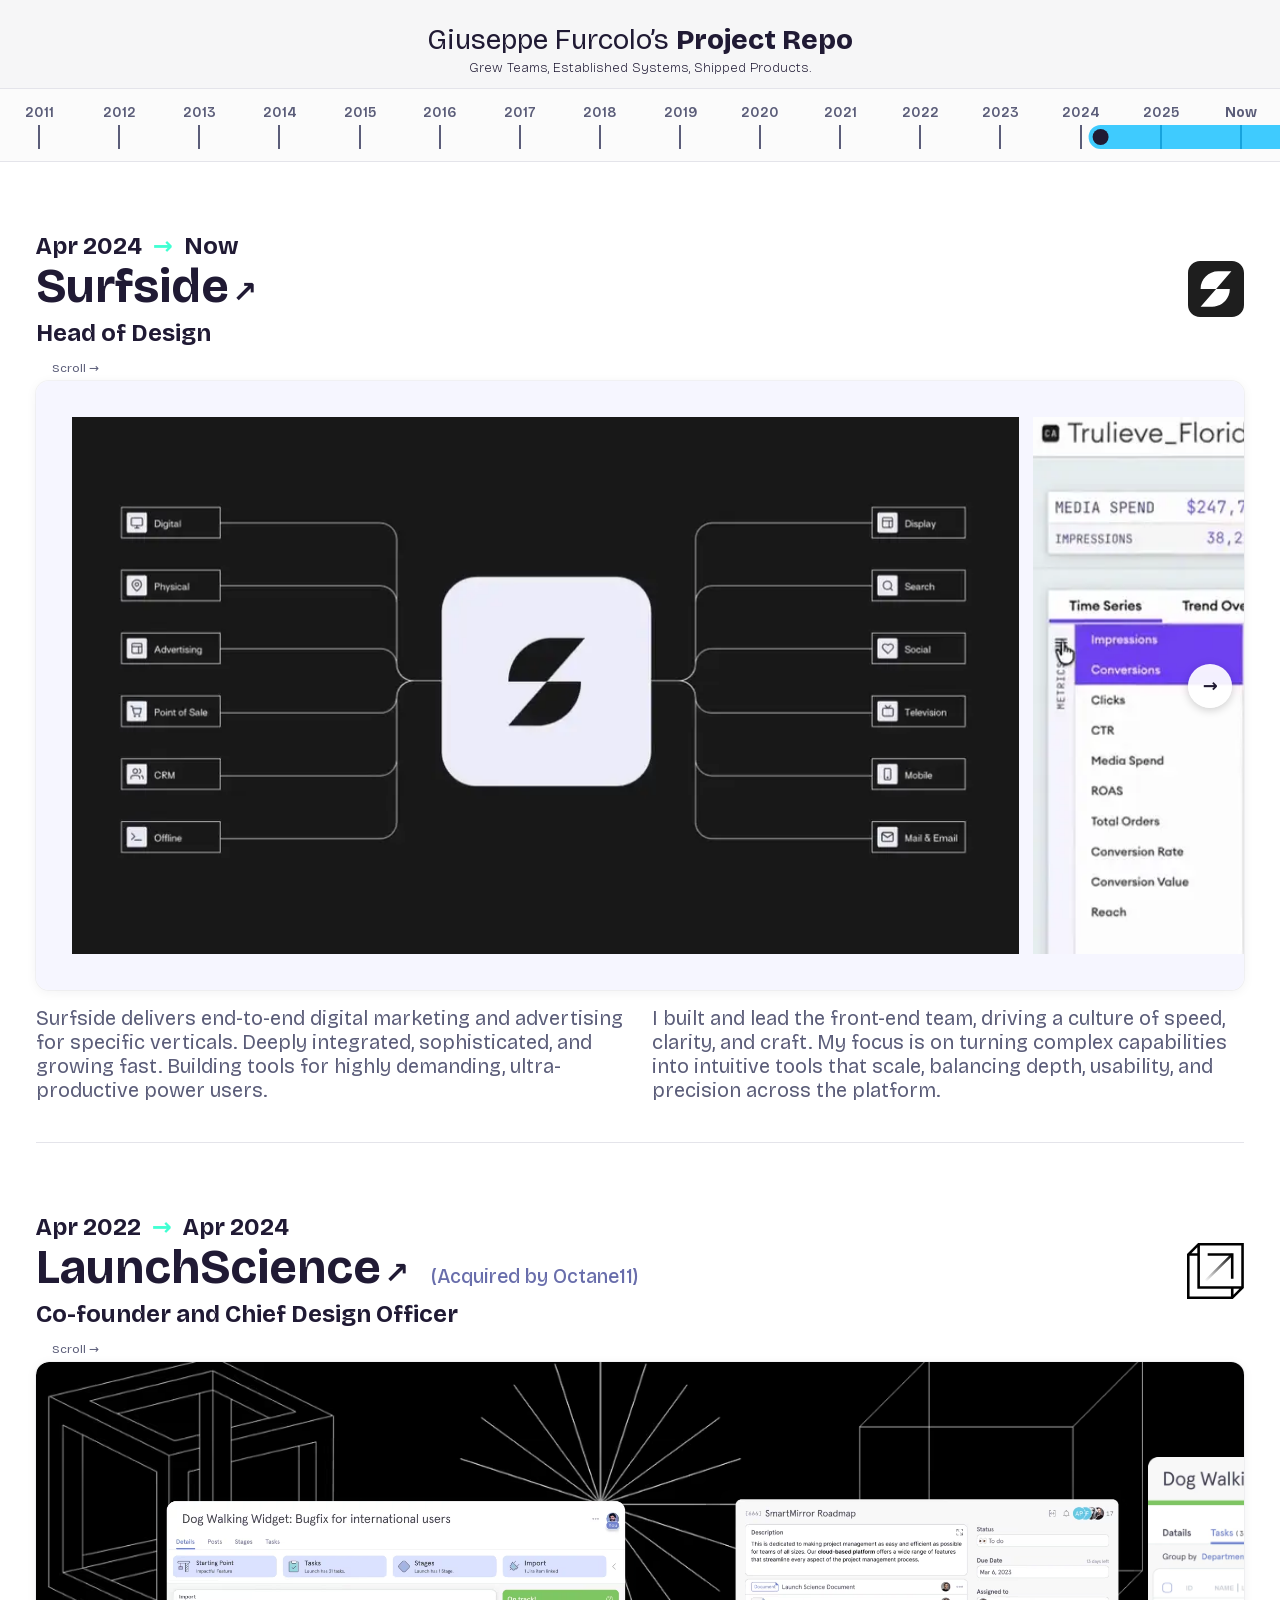
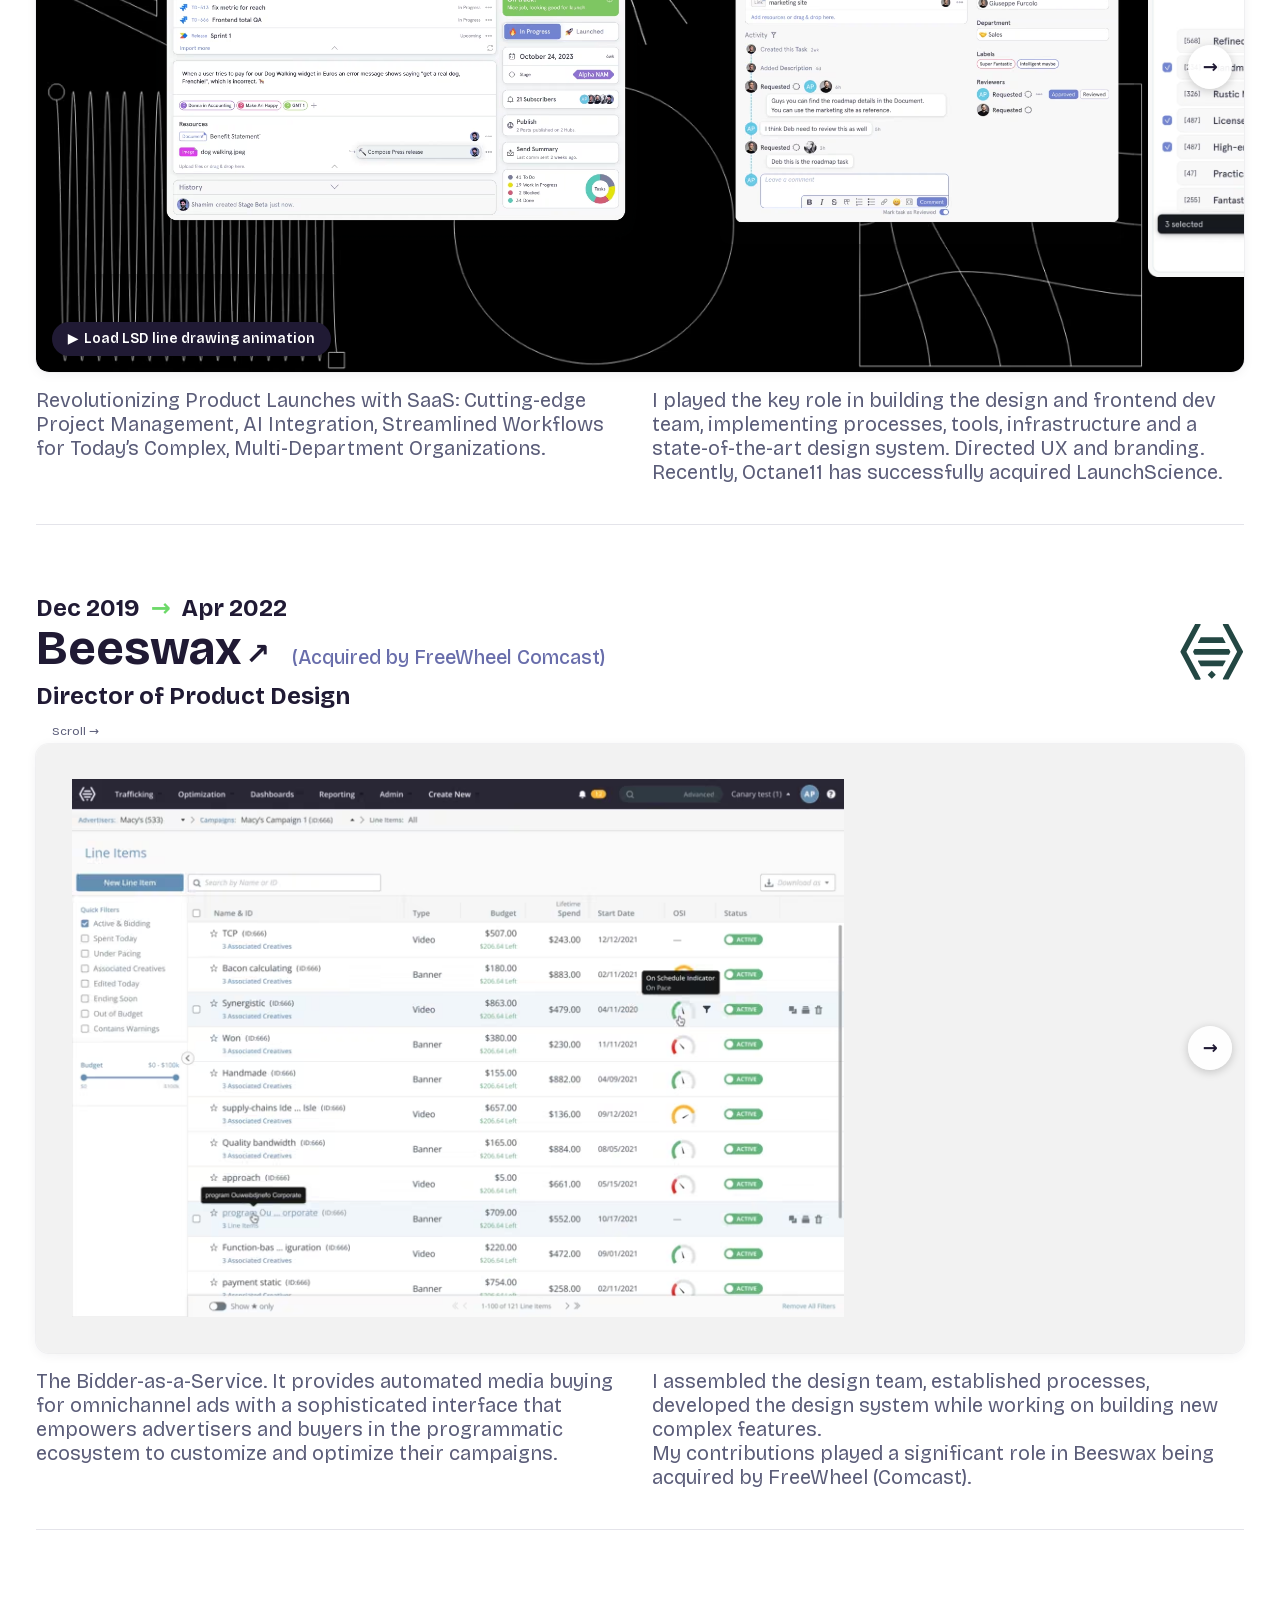
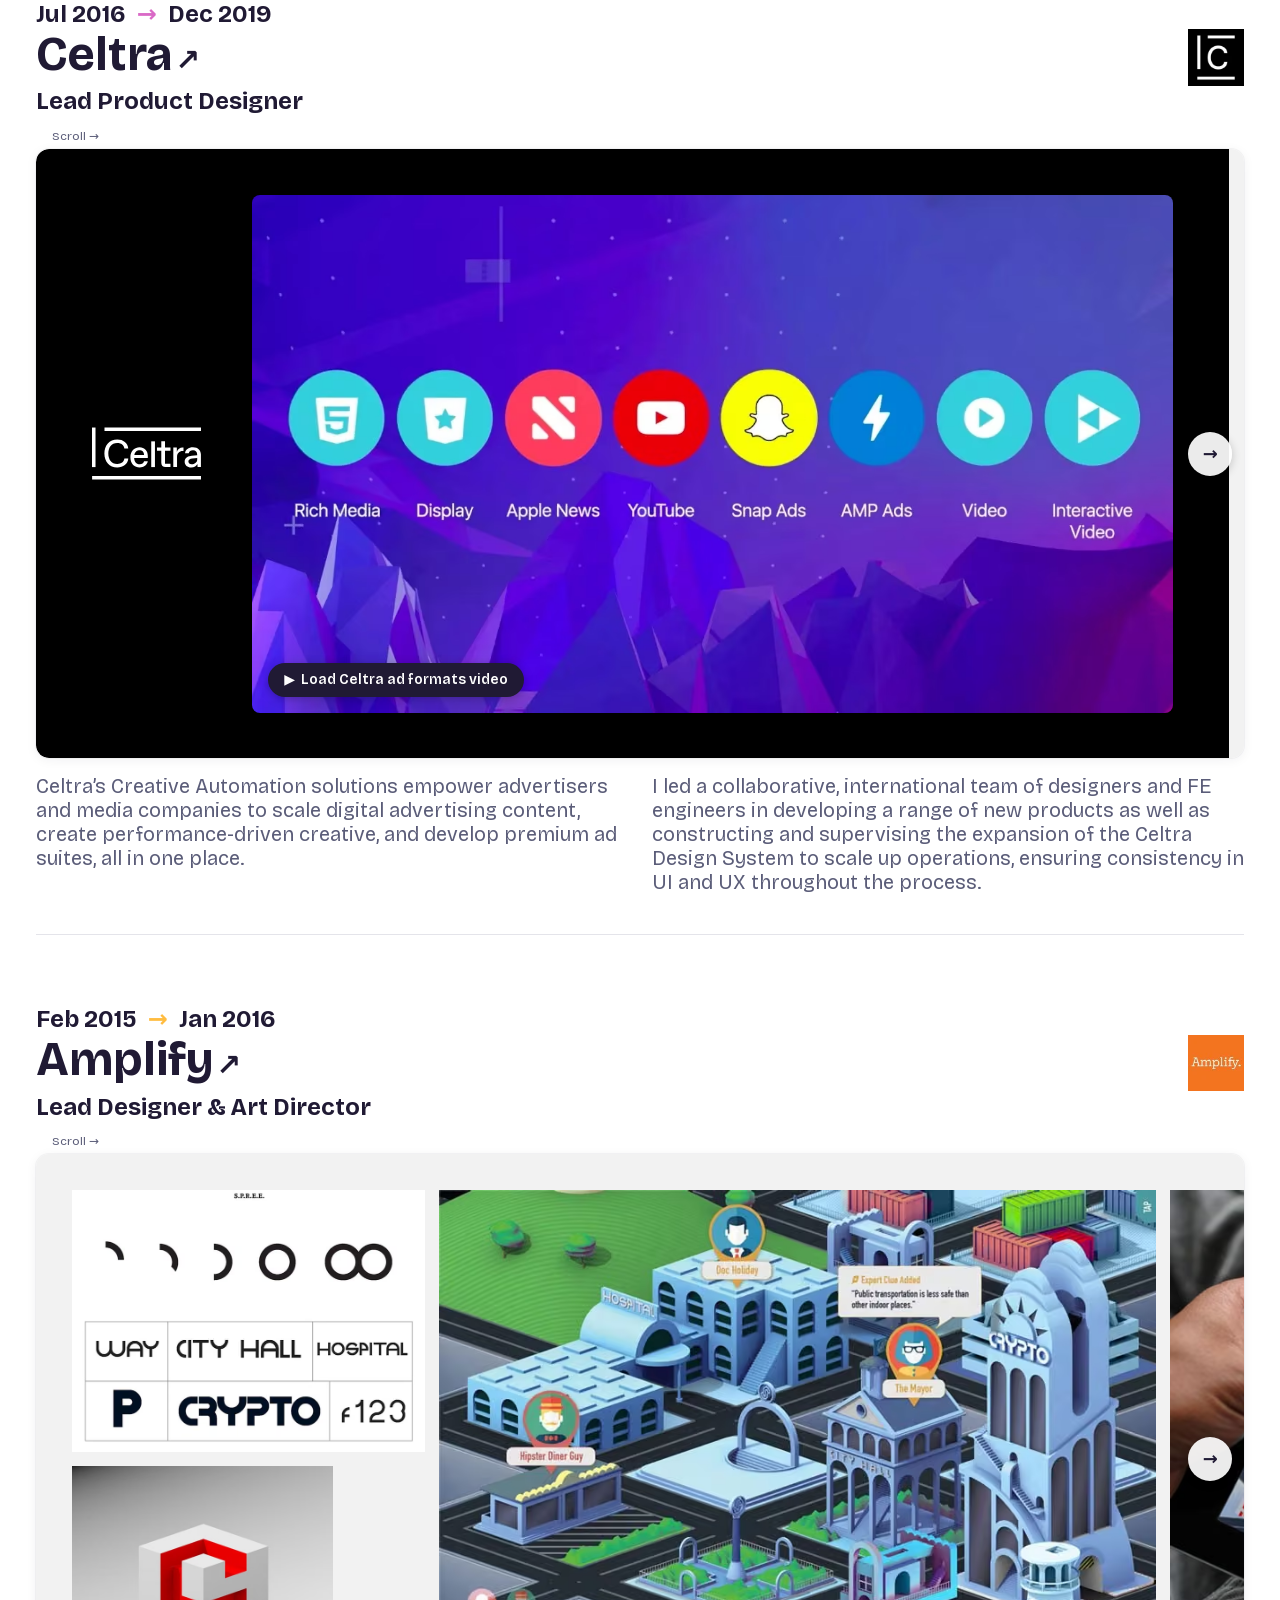
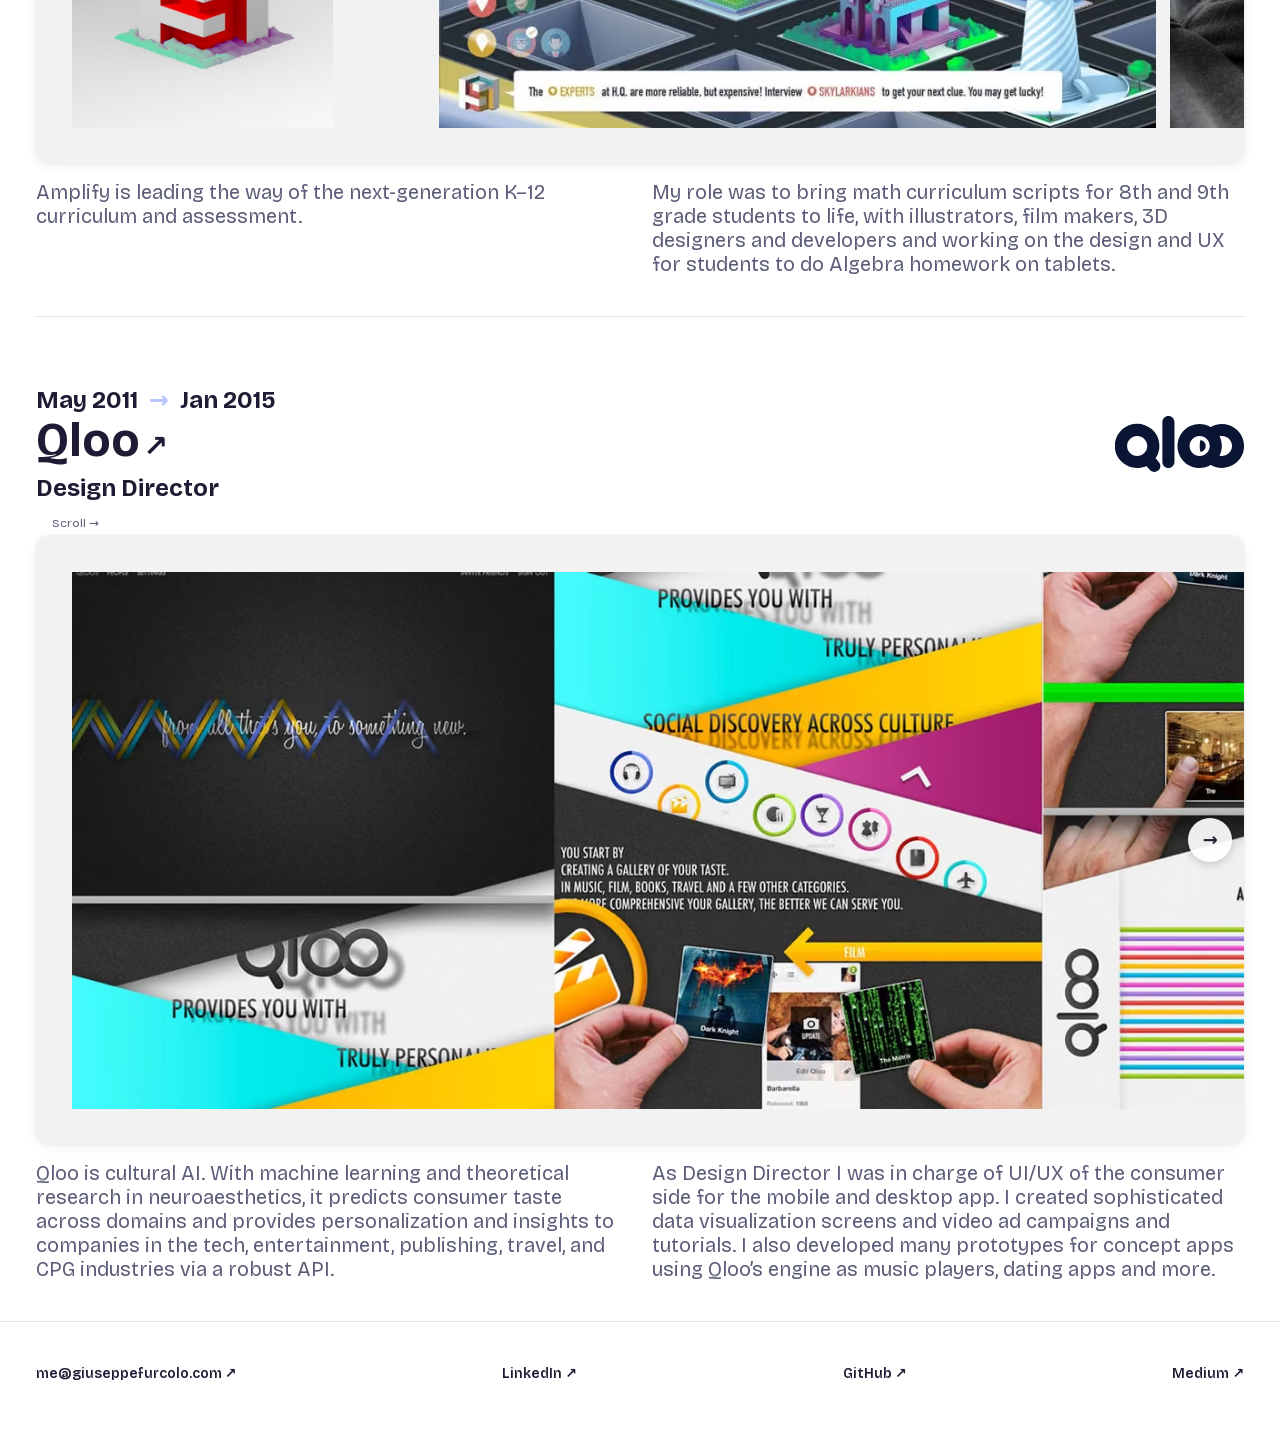
==== index.html @ c81db99e "Rebuild site as static HTML Replace the Framer site with plain HTML, CSS and vanilla JS for GitHub P" ====
<!doctype html>
<html lang="en">
<head>
  <meta charset="utf-8">
  <meta name="viewport" content="width=device-width, initial-scale=1">
  <title>Giuseppe Furcolo, Product Design Leader</title>
  <meta name="description" content="Giuseppe Furcolo, product design leader in ad tech and SaaS. 15 years building design teams, design systems and complex B2B products at Surfside, LaunchScience, Beeswax, Celtra, Amplify and Qloo.">
  <link rel="canonical" href="https://giuseppefurcolo.com/">
  <meta name="theme-color" content="#f5f5f6">

  <meta property="og:type" content="profile">
  <meta property="og:url" content="https://giuseppefurcolo.com/">
  <meta property="og:title" content="Giuseppe Furcolo’s Project Repo">
  <meta property="og:description" content="Grew teams, established systems, shipped products. 2011 to now.">
  <meta property="og:image" content="https://giuseppefurcolo.com/assets/og/og.png">
  <meta property="og:image:width" content="1200">
  <meta property="og:image:height" content="630">
  <meta property="og:image:alt" content="Giuseppe Furcolo’s Project Repo, with a career timeline from 2011 to now">
  <meta name="twitter:card" content="summary_large_image">

  <link rel="icon" href="/assets/favicon/favicon.ico" sizes="48x48">
  <link rel="icon" href="/assets/favicon/favicon-96.png" type="image/png" sizes="96x96">
  <link rel="apple-touch-icon" href="/assets/favicon/apple-touch-icon.png">

  <link rel="preload" href="/assets/fonts/bricolage-grotesque-latin.woff2" as="font" type="font/woff2" crossorigin>
  <link rel="preload" href="/assets/work/surfside/01-poster.webp" as="image" fetchpriority="high">
  <link rel="stylesheet" href="/styles.css">
  <script src="/timeline.js" defer></script>

  <script type="application/ld+json">
  {
    "@context": "https://schema.org",
    "@type": "Person",
    "name": "Giuseppe Furcolo",
    "url": "https://giuseppefurcolo.com/",
    "email": "mailto:me@giuseppefurcolo.com",
    "jobTitle": "Head of Design",
    "worksFor": { "@type": "Organization", "name": "Surfside", "url": "https://www.surfside.io/" },
    "sameAs": [
      "https://www.linkedin.com/in/giuseppe-furcolo/",
      "https://github.com/giuseppefurcolo",
      "https://medium.com/@giuseppefurcolo"
    ]
  }
  </script>
</head>
<body>
  <a class="skip-link" href="#work">Skip to work</a>
  <header class="site-header">
    <h1 class="site-title"><span class="site-title__light">Giuseppe Furcolo’s</span> <span class="site-title__bold">Project Repo</span></h1>
    <p class="tagline">Grew Teams, Established Systems, Shipped Products.</p>
    <nav class="timeline" aria-label="Career timeline">
      <ol class="timeline__years">
        <li data-year="2011"><a href="#qloo">2011</a></li>
        <li data-year="2012"><a href="#qloo">2012</a></li>
        <li data-year="2013"><a href="#qloo">2013</a></li>
        <li data-year="2014"><a href="#qloo">2014</a></li>
        <li data-year="2015"><a href="#amplify">2015</a></li>
        <li data-year="2016"><a href="#celtra">2016</a></li>
        <li data-year="2017"><a href="#celtra">2017</a></li>
        <li data-year="2018"><a href="#celtra">2018</a></li>
        <li data-year="2019"><a href="#beeswax">2019</a></li>
        <li data-year="2020"><a href="#beeswax">2020</a></li>
        <li data-year="2021"><a href="#beeswax">2021</a></li>
        <li data-year="2022"><a href="#launchscience">2022</a></li>
        <li data-year="2023"><a href="#launchscience">2023</a></li>
        <li data-year="2024"><a href="#surfside">2024</a></li>
        <li data-year="2025"><a href="#surfside">2025</a></li>
        <li data-year="now"><a href="#surfside">Now</a></li>
      </ol>
      <div class="timeline__range" aria-hidden="true" hidden></div>
    </nav>
  </header>

  <main id="work">

  <article class="role" id="surfside" data-start="2024-04" data-end="now"
           style="--role-color: rgb(0 187 255 / 0.75); --arrow-color: rgb(0 255 195 / 0.75)" aria-labelledby="surfside-name">
    <header class="role__head">
      <p class="role__dates">
        <time datetime="2024-04">Apr 2024</time>
        <span class="role__arrow" aria-hidden="true">→</span>
        <span class="visually-hidden">to</span>
        <span>Now</span>
      </p>
      <h2 class="role__company" id="surfside-name">
        <a href="https://www.surfside.io/" rel="noopener">Surfside<span class="role__ext" aria-hidden="true">↗</span></a>
      </h2>
      <p class="role__title">Head of Design</p>
      <img class="role__logo" src="/assets/logos/surfside.svg" alt="" width="64" height="64">
    </header>

    <div class="strip-wrap">
    <p class="strip__hint" aria-hidden="true">Scroll →</p>
    <div class="strip" role="region" aria-label="Surfside work samples" tabindex="0">
    <ul class="strip__track">
      <li class="strip__item">
        <video class="strip__media" width="1018" height="578"
               poster="/assets/work/surfside/01-poster.webp"
               muted loop playsinline preload="none" controls
               aria-label="Animation: data sources such as digital, physical, CRM and point of sale flowing through Surfside into ad channels">
          <source src="/assets/work/surfside/01.mp4" type="video/mp4">
        </video>
      </li>
      <li class="strip__item">
        <video class="strip__media" width="1000" height="500"
               poster="/assets/work/surfside/02-poster.webp"
               muted loop playsinline preload="none" controls
               aria-label="Animation: campaign dashboard with media spend, ROAS and conversions, switching between time series and trend overlay">
          <source src="/assets/work/surfside/02.mp4" type="video/mp4">
        </video>
      </li>
      <li class="strip__item">
        <picture>
          <source type="image/avif" srcset="/assets/work/surfside/03.avif 800w, /assets/work/surfside/03@2x.avif 924w" sizes="(max-width: 1333px) calc(42vw * 11.846), 6634px">
          <source type="image/webp" srcset="/assets/work/surfside/03.webp 800w, /assets/work/surfside/03@2x.webp 924w" sizes="(max-width: 1333px) calc(42vw * 11.846), 6634px">
          <img class="strip__media" src="/assets/work/surfside/03.webp" width="924" height="78" loading="eager" fetchpriority="high" decoding="async"
               alt="Surfside reach: 2,000+ retail partners, 200+ brand partners, 48K+ cannabis segments, 1M+ web and app partners">
        </picture>
      </li>
      <li class="strip__item">
        <video class="strip__media" width="1280" height="720"
               poster="/assets/work/surfside/04-poster.webp"
               muted loop playsinline preload="none" controls
               aria-label="Video walkthrough of the Surfside platform and its shopper audience tools">
          <source src="/assets/work/surfside/04.mp4" type="video/mp4">
        </video>
      </li>
      <li class="strip__item">
        <picture>
          <source type="image/avif" srcset="/assets/work/surfside/05.avif 800w, /assets/work/surfside/05@2x.avif 1326w" sizes="(max-width: 1333px) calc(42vw * 1.085), 608px">
          <source type="image/webp" srcset="/assets/work/surfside/05.webp 800w, /assets/work/surfside/05@2x.webp 1326w" sizes="(max-width: 1333px) calc(42vw * 1.085), 608px">
          <img class="strip__media" src="/assets/work/surfside/05.webp" width="1326" height="1222" loading="lazy" decoding="async"
               alt="Surfside design system overview: pins, badges, illustrations, avatars, pills, tooltips, icons and logos">
        </picture>
      </li>
    </ul>
    </div>
    </div>

    <div class="role-copy">
      <div>
      <p>Surfside delivers end-to-end digital marketing and advertising for specific verticals. Deeply integrated, sophisticated, and growing fast. Building tools for highly demanding, ultra-productive power users.</p>
      </div>
      <div>
      <p>I built and lead the front-end team, driving a culture of speed, clarity, and craft. My focus is on turning complex capabilities into intuitive tools that scale, balancing depth, usability, and precision across the platform.</p>
      </div>
    </div>
  </article>

  <article class="role" id="launchscience" data-start="2022-04" data-end="2024-04"
           style="--role-color: rgb(245 163 76 / 0.75); --arrow-color: rgb(0 255 195 / 0.75)" aria-labelledby="launchscience-name">
    <header class="role__head">
      <p class="role__dates">
        <time datetime="2022-04">Apr 2022</time>
        <span class="role__arrow" aria-hidden="true">→</span>
        <span class="visually-hidden">to</span>
        <time datetime="2024-04">Apr 2024</time>
      </p>
      <h2 class="role__company" id="launchscience-name">
        <a href="https://www.launchscience.com/" rel="noopener">LaunchScience<span class="role__ext" aria-hidden="true">↗</span></a>
      <span class="role__exit">(Acquired by Octane11)</span>
      </h2>
      <p class="role__title">Co-founder and Chief Design Officer</p>
      <img class="role__logo" src="/assets/logos/launchscience.svg" alt="" width="65" height="64">
    </header>

    <div class="strip-wrap">
    <p class="strip__hint" aria-hidden="true">Scroll →</p>
    <div class="strip" role="region" aria-label="LaunchScience work samples" tabindex="0">
    <ul class="strip__track">
      <li class="strip__item strip__item--scene">
        <div class="embed" data-embed-src="https://pub-d7e75725bab54575a5e3f0deeb7cf94a.r2.dev/dist/index.html" data-embed-title="LSD line drawing animation" style="--embed-w: 2056; --embed-h: 640">
          <picture>
            <source type="image/avif" srcset="/assets/work/launchscience/01-bg.avif 800w, /assets/work/launchscience/01-bg@2x.avif 2056w" sizes="(max-width: 1333px) calc(42vw * 3.213), 1799px">
            <source type="image/webp" srcset="/assets/work/launchscience/01-bg.webp 800w, /assets/work/launchscience/01-bg@2x.webp 2056w" sizes="(max-width: 1333px) calc(42vw * 3.213), 1799px">
            <img class="embed__poster" src="/assets/work/launchscience/01-bg.webp" width="2056" height="640" loading="lazy" decoding="async"
                 alt="">
          </picture>
          <a class="embed__open" href="https://pub-d7e75725bab54575a5e3f0deeb7cf94a.r2.dev/dist/index.html" rel="noopener">Play the live animation <span aria-hidden="true">↗</span></a>
        </div>
        <div class="scene__shots">
          <picture>
            <source type="image/avif" srcset="/assets/work/launchscience/01a.avif 800w, /assets/work/launchscience/01a@2x.avif 1200w" sizes="(max-width: 1333px) calc(42vw * 1.496), 838px">
            <source type="image/webp" srcset="/assets/work/launchscience/01a.webp 800w, /assets/work/launchscience/01a@2x.webp 1200w" sizes="(max-width: 1333px) calc(42vw * 1.496), 838px">
            <img class="strip__media" src="/assets/work/launchscience/01a.webp" width="1200" height="802" loading="lazy" decoding="async"
                 alt="LaunchScience task detail for a bugfix, with stages, resources, history and a launch status panel">
          </picture>
          <picture>
            <source type="image/avif" srcset="/assets/work/launchscience/01b.avif 800w, /assets/work/launchscience/01b@2x.avif 1064w" sizes="(max-width: 1333px) calc(42vw * 1.172), 656px">
            <source type="image/webp" srcset="/assets/work/launchscience/01b.webp 800w, /assets/work/launchscience/01b@2x.webp 1064w" sizes="(max-width: 1333px) calc(42vw * 1.172), 656px">
            <img class="strip__media" src="/assets/work/launchscience/01b.webp" width="1064" height="908" loading="lazy" decoding="async"
                 alt="SmartMirror Roadmap task with description, activity feed, comments and reviewer approvals">
          </picture>
          <picture>
            <source type="image/avif" srcset="/assets/work/launchscience/01c.avif 800w, /assets/work/launchscience/01c@2x.avif 1600w" sizes="(max-width: 1333px) calc(42vw * 1.697), 950px">
            <source type="image/webp" srcset="/assets/work/launchscience/01c.webp 800w, /assets/work/launchscience/01c@2x.webp 1600w" sizes="(max-width: 1333px) calc(42vw * 1.697), 950px">
            <img class="strip__media" src="/assets/work/launchscience/01c.webp" width="1600" height="943" loading="lazy" decoding="async"
                 alt="Task list grouped by department with labels, assignees, due dates and bulk actions">
          </picture>
        </div>
      </li>
      <li class="strip__item">
        <video class="strip__media" width="1280" height="720"
               poster="/assets/work/launchscience/02-poster.webp"
               muted loop playsinline preload="none" controls
               aria-label="Animation: launch readiness radar across sales, support, finance, legal, marketing and business">
          <source src="/assets/work/launchscience/02.mp4" type="video/mp4">
        </video>
      </li>
      <li class="strip__item">
        <video class="strip__media" width="1260" height="720"
               poster="/assets/work/launchscience/03-poster.webp"
               muted loop playsinline preload="none" controls
               aria-label="AI writing assistant drafting a benefit statement from launch inputs">
          <source src="/assets/work/launchscience/03.mp4" type="video/mp4">
        </video>
      </li>
      <li class="strip__item">
        <video class="strip__media" width="872" height="692"
               poster="/assets/work/launchscience/04-poster.webp"
               muted loop playsinline preload="none" controls
               aria-label="Launch timeline with stages such as beta testing and European and APAC rollouts">
          <source src="/assets/work/launchscience/04.mp4" type="video/mp4">
        </video>
      </li>
      <li class="strip__item">
        <picture>
          <source type="image/avif" srcset="/assets/work/launchscience/05.avif 800w, /assets/work/launchscience/05@2x.avif 1446w" sizes="(max-width: 1333px) calc(42vw * 1.455), 815px">
          <source type="image/webp" srcset="/assets/work/launchscience/05.webp 800w, /assets/work/launchscience/05@2x.webp 1446w" sizes="(max-width: 1333px) calc(42vw * 1.455), 815px">
          <img class="strip__media" src="/assets/work/launchscience/05.webp" width="1446" height="994" loading="lazy" decoding="async"
               alt="Integrations: bring Jira, ProductBoard, Google Drive, Slack and Aha! into the launch plan">
        </picture>
      </li>
      <li class="strip__item">
        <video class="strip__media" width="1180" height="720"
               poster="/assets/work/launchscience/06-poster.webp"
               muted loop playsinline preload="none" controls
               aria-label="Product walkthrough of the LaunchScience dashboard, launches, tasks and timeline views">
          <source src="/assets/work/launchscience/06.mp4" type="video/mp4">
        </video>
      </li>
      <li class="strip__item">
        <picture>
          <source type="image/avif" srcset="/assets/work/launchscience/07.avif 800w, /assets/work/launchscience/07@2x.avif 1600w" sizes="(max-width: 1333px) calc(42vw * 1.613), 903px">
          <source type="image/webp" srcset="/assets/work/launchscience/07.webp 800w, /assets/work/launchscience/07@2x.webp 1600w" sizes="(max-width: 1333px) calc(42vw * 1.613), 903px">
          <img class="strip__media" src="/assets/work/launchscience/07.webp" width="1600" height="992" loading="lazy" decoding="async"
               alt="LaunchScience brand guidelines site showing typography examples and composition">
        </picture>
      </li>
      <li class="strip__item">
        <div class="embed" data-embed-src="https://www.figma.com/embed?embed_host=share&amp;url=https%3A%2F%2Fwww.figma.com%2Ffile%2Fwt9uEPJ6rMFXT4yJHpiGkF%2F%25F0%259F%258C%2580-LSD-Sample%3Ftype%3Ddesign%26node-id%3D0%253A1%26mode%3Ddesign" data-embed-title="LaunchScience design system sample" style="--embed-w: 1024; --embed-h: 560">
          <div class="embed__placeholder">
            <p class="embed__kicker">Figma</p>
            <p class="embed__title">LaunchScience design system sample</p>
          </div>
          <a class="embed__open" href="https://www.figma.com/file/wt9uEPJ6rMFXT4yJHpiGkF/" rel="noopener">Open in Figma <span aria-hidden="true">↗</span></a>
        </div>
      </li>
    </ul>
    </div>
    </div>

    <div class="role-copy">
      <div>
      <p>Revolutionizing Product Launches with SaaS: Cutting-edge Project Management, AI Integration, Streamlined Workflows for Today’s Complex, Multi-Department Organizations.</p>
      </div>
      <div>
      <p>I played the key role in building the design and frontend dev team, implementing processes, tools, infrastructure and a state-of-the-art design system. Directed UX and branding. Recently, Octane11 has successfully acquired LaunchScience.</p>
      </div>
    </div>
  </article>

  <article class="role" id="beeswax" data-start="2019-12" data-end="2022-04"
           style="--role-color: rgb(60 204 55 / 0.75)" aria-labelledby="beeswax-name">
    <header class="role__head">
      <p class="role__dates">
        <time datetime="2019-12">Dec 2019</time>
        <span class="role__arrow" aria-hidden="true">→</span>
        <span class="visually-hidden">to</span>
        <time datetime="2022-04">Apr 2022</time>
      </p>
      <h2 class="role__company" id="beeswax-name">
        <a href="https://www.beeswax.com/" rel="noopener">Beeswax<span class="role__ext" aria-hidden="true">↗</span></a>
      <span class="role__exit">(Acquired by FreeWheel Comcast)</span>
      </h2>
      <p class="role__title">Director of Product Design</p>
      <img class="role__logo" src="/assets/logos/beeswax.svg" alt="" width="75" height="64">
    </header>

    <div class="strip-wrap">
    <p class="strip__hint" aria-hidden="true">Scroll →</p>
    <div class="strip" role="region" aria-label="Beeswax work samples" tabindex="0">
    <ul class="strip__track">
      <li class="strip__item">
        <picture>
          <source type="image/avif" srcset="/assets/work/beeswax/01.avif 800w, /assets/work/beeswax/01@2x.avif 1600w" sizes="(max-width: 1333px) calc(42vw * 1.438), 805px">
          <source type="image/webp" srcset="/assets/work/beeswax/01.webp 800w, /assets/work/beeswax/01@2x.webp 1600w" sizes="(max-width: 1333px) calc(42vw * 1.438), 805px">
          <img class="strip__media" src="/assets/work/beeswax/01.webp" width="1600" height="1113" loading="lazy" decoding="async"
               alt="Beeswax line items table with budgets, spend, pacing indicators and status, plus quick filters">
        </picture>
      </li>
      <li class="strip__item strip__item--layered">
        <picture>
          <source type="image/avif" srcset="/assets/work/beeswax/02a.avif 800w, /assets/work/beeswax/02a@2x.avif 1600w" sizes="(max-width: 1333px) calc(42vw * 1.521), 852px">
          <source type="image/webp" srcset="/assets/work/beeswax/02a.webp 800w, /assets/work/beeswax/02a@2x.webp 1600w" sizes="(max-width: 1333px) calc(42vw * 1.521), 852px">
          <img class="strip__media" src="/assets/work/beeswax/02a.webp" width="1600" height="1052" loading="lazy" decoding="async"
               alt="Line item page for a retention campaign, with targeting, flights and creatives">
        </picture>
        <picture>
          <source type="image/avif" srcset="/assets/work/beeswax/02b.avif 753w, /assets/work/beeswax/02b@2x.avif 1505w" sizes="(max-width: 1333px) calc(42vw * 0.941), 527px">
          <source type="image/webp" srcset="/assets/work/beeswax/02b.webp 753w, /assets/work/beeswax/02b@2x.webp 1505w" sizes="(max-width: 1333px) calc(42vw * 0.941), 527px">
          <img class="strip__media" src="/assets/work/beeswax/02b.webp" width="1505" height="1600" loading="lazy" decoding="async"
               alt="Forecast panel with auction, impression and spend estimates above a bid decision flow chart">
        </picture>
      </li>
      <li class="strip__item">
        <picture>
          <source type="image/avif" srcset="/assets/work/beeswax/03.avif 800w, /assets/work/beeswax/03@2x.avif 1600w" sizes="(max-width: 1333px) calc(42vw * 1.060), 594px">
          <source type="image/webp" srcset="/assets/work/beeswax/03.webp 800w, /assets/work/beeswax/03@2x.webp 1600w" sizes="(max-width: 1333px) calc(42vw * 1.060), 594px">
          <img class="strip__media" src="/assets/work/beeswax/03.webp" width="1600" height="1509" loading="lazy" decoding="async"
               alt="Insecta, the Beeswax design system and component library, showing icon components">
        </picture>
      </li>
      <li class="strip__item">
        <div class="embed" data-embed-src="https://codepen.io/giuseppefurcolo/embed/eYbopKz?default-tab=result" data-embed-title="Bulk icons demo" style="--embed-w: 1460; --embed-h: 400">
          <div class="embed__placeholder">
            <p class="embed__kicker">CodePen</p>
            <p class="embed__title">Bulk icons demo</p>
          </div>
          <a class="embed__open" href="https://codepen.io/giuseppefurcolo/pen/eYbopKz" rel="noopener">Open on CodePen <span aria-hidden="true">↗</span></a>
        </div>
      </li>
    </ul>
    </div>
    </div>

    <div class="role-copy">
      <div>
      <p>The Bidder-as-a-Service. It provides automated media buying for omnichannel ads with a sophisticated interface that empowers advertisers and buyers in the programmatic ecosystem to customize and optimize their campaigns.</p>
      </div>
      <div>
      <p>I assembled the design team, established processes, developed the design system while working on building new complex features.</p>
      <p>My contributions played a significant role in Beeswax being acquired by FreeWheel (Comcast).</p>
      </div>
    </div>
  </article>

  <article class="role" id="celtra" data-start="2016-07" data-end="2019-12"
           style="--role-color: rgb(204 55 179 / 0.75)" aria-labelledby="celtra-name">
    <header class="role__head">
      <p class="role__dates">
        <time datetime="2016-07">Jul 2016</time>
        <span class="role__arrow" aria-hidden="true">→</span>
        <span class="visually-hidden">to</span>
        <time datetime="2019-12">Dec 2019</time>
      </p>
      <h2 class="role__company" id="celtra-name">
        <a href="https://celtra.com/" rel="noopener">Celtra<span class="role__ext" aria-hidden="true">↗</span></a>
      </h2>
      <p class="role__title">Lead Product Designer</p>
      <img class="role__logo" src="/assets/logos/celtra.webp" alt="" width="64" height="64">
    </header>

    <div class="strip-wrap">
    <p class="strip__hint" aria-hidden="true">Scroll →</p>
    <div class="strip" role="region" aria-label="Celtra work samples" tabindex="0">
    <ul class="strip__track">
      <li class="strip__item strip__item--scene scene--dark">
        <img class="scene__wordmark" src="/assets/work/celtra/wordmark.svg" width="122" height="60" alt="Celtra">
        <div class="embed" data-embed-src="https://www.youtube-nocookie.com/embed/dbh-N8CbZGE?autoplay=1" data-embed-title="Celtra ad formats video" style="--embed-w: 1280; --embed-h: 720">
          <picture>
            <source type="image/avif" srcset="/assets/work/celtra/01.avif 800w, /assets/work/celtra/01@2x.avif 1280w" sizes="(max-width: 1333px) calc(42vw * 1.778), 996px">
            <source type="image/webp" srcset="/assets/work/celtra/01.webp 800w, /assets/work/celtra/01@2x.webp 1280w" sizes="(max-width: 1333px) calc(42vw * 1.778), 996px">
            <img class="embed__poster" src="/assets/work/celtra/01.webp" width="1280" height="720" loading="lazy" decoding="async"
                 alt="Celtra ad formats: rich media, display, Apple News, YouTube, Snap Ads, AMP ads, video and interactive video">
          </picture>
          <a class="embed__open" href="https://www.youtube.com/watch?v=dbh-N8CbZGE" rel="noopener">Play on YouTube <span aria-hidden="true">↗</span></a>
        </div>
      </li>
      <li class="strip__item">
        <picture>
          <source type="image/avif" srcset="/assets/work/celtra/02.avif 800w, /assets/work/celtra/02@2x.avif 1100w" sizes="(max-width: 1333px) calc(42vw * 1.719), 962px">
          <source type="image/webp" srcset="/assets/work/celtra/02.webp 800w, /assets/work/celtra/02@2x.webp 1100w" sizes="(max-width: 1333px) calc(42vw * 1.719), 962px">
          <img class="strip__media" src="/assets/work/celtra/02.webp" width="1100" height="640" loading="lazy" decoding="async"
               alt="Celtra creative editor on a desktop monitor, editing a fashion ad">
        </picture>
      </li>
      <li class="strip__item">
        <video class="strip__media" width="844" height="600"
               poster="/assets/work/celtra/03-poster.webp"
               muted loop playsinline preload="none" controls
               aria-label="Animation: notification system matrix placing push, email, in-app messages and news feed by urgency and richness">
          <source src="/assets/work/celtra/03.mp4" type="video/mp4">
        </video>
      </li>
      <li class="strip__item">
        <picture>
          <source type="image/avif" srcset="/assets/work/celtra/04.avif 314w, /assets/work/celtra/04@2x.avif 628w" sizes="(max-width: 1333px) calc(42vw * 0.393), 220px">
          <source type="image/webp" srcset="/assets/work/celtra/04.webp 314w, /assets/work/celtra/04@2x.webp 628w" sizes="(max-width: 1333px) calc(42vw * 0.393), 220px">
          <img class="strip__media" src="/assets/work/celtra/04.webp" width="628" height="1600" loading="lazy" decoding="async"
               alt="Comments panel empty state with an illustration and a prompt to write a comment">
        </picture>
      </li>
      <li class="strip__item">
        <video class="strip__media" width="1280" height="1016"
               poster="/assets/work/celtra/05-poster.webp"
               muted loop playsinline preload="none" controls
               aria-label="Phone prototype of an in-ad survey opening with a start the survey button">
          <source src="/assets/work/celtra/05.mp4" type="video/mp4">
        </video>
      </li>
      <li class="strip__item">
        <picture>
          <source type="image/avif" srcset="/assets/work/celtra/06.avif 688w, /assets/work/celtra/06@2x.avif 1376w" sizes="(max-width: 1333px) calc(42vw * 0.860), 482px">
          <source type="image/webp" srcset="/assets/work/celtra/06.webp 688w, /assets/work/celtra/06@2x.webp 1376w" sizes="(max-width: 1333px) calc(42vw * 0.860), 482px">
          <img class="strip__media" src="/assets/work/celtra/06.webp" width="1376" height="1600" loading="lazy" decoding="async"
               alt="Celtra Design System color guidelines: primary blue and functional colors with usage examples">
        </picture>
      </li>
      <li class="strip__item">
        <div class="embed" data-embed-src="https://codepen.io/giuseppefurcolo/embed/peVvMq/46e7be84e071760fd831490d94610122?default-tab=result" data-embed-title="360 video furniture ad" style="--embed-w: 378; --embed-h: 640">
          <div class="embed__placeholder">
            <p class="embed__kicker">CodePen</p>
            <p class="embed__title">360 video furniture ad</p>
          </div>
          <a class="embed__open" href="https://codepen.io/giuseppefurcolo/pen/peVvMq" rel="noopener">Open on CodePen <span aria-hidden="true">↗</span></a>
        </div>
      </li>
    </ul>
    </div>
    </div>

    <div class="role-copy">
      <div>
      <p>Celtra’s Creative Automation solutions empower advertisers and media companies to scale digital advertising content, create performance-driven creative, and develop premium ad suites, all in one place.</p>
      </div>
      <div>
      <p>I led a collaborative, international team of designers and FE engineers in developing a range of new products as well as constructing and supervising the expansion of the Celtra Design System to scale up operations, ensuring consistency in UI and UX throughout the process.</p>
      </div>
    </div>
  </article>

  <article class="role" id="amplify" data-start="2015-02" data-end="2016-01"
           style="--role-color: rgb(255 165 0 / 0.75)" aria-labelledby="amplify-name">
    <header class="role__head">
      <p class="role__dates">
        <time datetime="2015-02">Feb 2015</time>
        <span class="role__arrow" aria-hidden="true">→</span>
        <span class="visually-hidden">to</span>
        <time datetime="2016-01">Jan 2016</time>
      </p>
      <h2 class="role__company" id="amplify-name">
        <a href="https://amplify.com/" rel="noopener">Amplify<span class="role__ext" aria-hidden="true">↗</span></a>
      </h2>
      <p class="role__title">Lead Designer &amp; Art Director</p>
      <img class="role__logo" src="/assets/logos/amplify.webp" alt="" width="64" height="64">
    </header>

    <div class="strip-wrap">
    <p class="strip__hint" aria-hidden="true">Scroll →</p>
    <div class="strip" role="region" aria-label="Amplify work samples" tabindex="0">
    <ul class="strip__track">
      <li class="strip__item strip__item--stack">
        <picture>
          <source type="image/avif" srcset="/assets/work/amplify/01a.avif 800w, /assets/work/amplify/01a@2x.avif 809w" sizes="(max-width: 1333px) calc(42vw * 1.348), 755px">
          <source type="image/webp" srcset="/assets/work/amplify/01a.webp 800w, /assets/work/amplify/01a@2x.webp 809w" sizes="(max-width: 1333px) calc(42vw * 1.348), 755px">
          <img class="strip__media" src="/assets/work/amplify/01a.webp" width="809" height="600" loading="lazy" decoding="async"
               alt="S.P.R.E.E. game map icons for locations such as city hall, hospital and crypto">
        </picture>
        <picture>
          <source type="image/avif" srcset="/assets/work/amplify/01b@2x.avif 600w" sizes="(max-width: 1333px) calc(42vw * 1.000), 560px">
          <source type="image/webp" srcset="/assets/work/amplify/01b@2x.webp 600w" sizes="(max-width: 1333px) calc(42vw * 1.000), 560px">
          <img class="strip__media" src="/assets/work/amplify/01b.webp" width="600" height="600" loading="lazy" decoding="async"
               alt="Isometric red S logo for the S.P.R.E.E. math game">
        </picture>
      </li>
      <li class="strip__item">
        <picture>
          <source type="image/avif" srcset="/assets/work/amplify/02@2x.avif 800w" sizes="(max-width: 1333px) calc(42vw * 1.333), 747px">
          <source type="image/webp" srcset="/assets/work/amplify/02@2x.webp 800w" sizes="(max-width: 1333px) calc(42vw * 1.333), 747px">
          <img class="strip__media" src="/assets/work/amplify/02.webp" width="800" height="600" loading="lazy" decoding="async"
               alt="Isometric city map from the Skylark math game with character callouts">
        </picture>
      </li>
      <li class="strip__item">
        <picture>
          <source type="image/avif" srcset="/assets/work/amplify/03@2x.avif 751w" sizes="(max-width: 1333px) calc(42vw * 1.252), 701px">
          <source type="image/webp" srcset="/assets/work/amplify/03@2x.webp 751w" sizes="(max-width: 1333px) calc(42vw * 1.252), 701px">
          <img class="strip__media" src="/assets/work/amplify/03.webp" width="751" height="600" loading="lazy" decoding="async"
               alt="Student holding a tablet that shows the isometric city game">
        </picture>
      </li>
      <li class="strip__item">
        <picture>
          <source type="image/avif" srcset="/assets/work/amplify/04@2x.avif 602w" sizes="(max-width: 1333px) calc(42vw * 1.003), 562px">
          <source type="image/webp" srcset="/assets/work/amplify/04@2x.webp 602w" sizes="(max-width: 1333px) calc(42vw * 1.003), 562px">
          <img class="strip__media" src="/assets/work/amplify/04.webp" width="602" height="600" loading="lazy" decoding="async"
               alt="Game loop diagram: practice math to get clues, solve cases, use tips to solve the mystery">
        </picture>
      </li>
      <li class="strip__item">
        <picture>
          <source type="image/avif" srcset="/assets/work/amplify/05.avif 800w, /assets/work/amplify/05@2x.avif 882w" sizes="(max-width: 1333px) calc(42vw * 1.470), 823px">
          <source type="image/webp" srcset="/assets/work/amplify/05.webp 800w, /assets/work/amplify/05@2x.webp 882w" sizes="(max-width: 1333px) calc(42vw * 1.470), 823px">
          <img class="strip__media" src="/assets/work/amplify/05.webp" width="882" height="600" loading="lazy" decoding="async"
               alt="Algebra homework on a tablet: a number line equation with reasoning prompts">
        </picture>
      </li>
      <li class="strip__item">
        <picture>
          <source type="image/avif" srcset="/assets/work/amplify/06@2x.avif 800w" sizes="(max-width: 1333px) calc(42vw * 1.333), 747px">
          <source type="image/webp" srcset="/assets/work/amplify/06@2x.webp 800w" sizes="(max-width: 1333px) calc(42vw * 1.333), 747px">
          <img class="strip__media" src="/assets/work/amplify/06.webp" width="800" height="600" loading="lazy" decoding="async"
               alt="Corporate building floor designs with reference photos of art deco skyscrapers">
        </picture>
      </li>
      <li class="strip__item">
        <picture>
          <source type="image/avif" srcset="/assets/work/amplify/07.avif 800w, /assets/work/amplify/07@2x.avif 939w" sizes="(max-width: 1333px) calc(42vw * 1.304), 730px">
          <source type="image/webp" srcset="/assets/work/amplify/07.webp 800w, /assets/work/amplify/07@2x.webp 939w" sizes="(max-width: 1333px) calc(42vw * 1.304), 730px">
          <img class="strip__media" src="/assets/work/amplify/07.webp" width="939" height="720" loading="lazy" decoding="async"
               alt="Greetings from Skylark postcard-style title art">
        </picture>
      </li>
      <li class="strip__item">
        <picture>
          <source type="image/avif" srcset="/assets/work/amplify/08@2x.avif 784w" sizes="(max-width: 1333px) calc(42vw * 1.307), 732px">
          <source type="image/webp" srcset="/assets/work/amplify/08@2x.webp 784w" sizes="(max-width: 1333px) calc(42vw * 1.307), 732px">
          <img class="strip__media" src="/assets/work/amplify/08.webp" width="784" height="600" loading="lazy" decoding="async"
               alt="Tablet math keypad unlocking a pixelated suspect profile">
        </picture>
      </li>
      <li class="strip__item">
        <picture>
          <source type="image/avif" srcset="/assets/work/amplify/09@2x.avif 479w" sizes="(max-width: 1333px) calc(42vw * 0.798), 447px">
          <source type="image/webp" srcset="/assets/work/amplify/09@2x.webp 479w" sizes="(max-width: 1333px) calc(42vw * 0.798), 447px">
          <img class="strip__media" src="/assets/work/amplify/09.webp" width="479" height="600" loading="lazy" decoding="async"
               alt="Behind the scenes: actor in naval uniform on a green screen set">
        </picture>
      </li>
      <li class="strip__item strip__item--stack">
        <picture>
          <source type="image/avif" srcset="/assets/work/amplify/10a.avif 800w, /assets/work/amplify/10a@2x.avif 1054w" sizes="(max-width: 1333px) calc(42vw * 1.757), 984px">
          <source type="image/webp" srcset="/assets/work/amplify/10a.webp 800w, /assets/work/amplify/10a@2x.webp 1054w" sizes="(max-width: 1333px) calc(42vw * 1.757), 984px">
          <img class="strip__media" src="/assets/work/amplify/10a.webp" width="1054" height="600" loading="lazy" decoding="async"
               alt="Live broadcast still: admiral in front of error screens">
        </picture>
        <picture>
          <source type="image/avif" srcset="/assets/work/amplify/10b.avif 800w, /assets/work/amplify/10b@2x.avif 1075w" sizes="(max-width: 1333px) calc(42vw * 1.792), 1003px">
          <source type="image/webp" srcset="/assets/work/amplify/10b.webp 800w, /assets/work/amplify/10b@2x.webp 1075w" sizes="(max-width: 1333px) calc(42vw * 1.792), 1003px">
          <img class="strip__media" src="/assets/work/amplify/10b.webp" width="1075" height="600" loading="lazy" decoding="async"
               alt="Live broadcast still: officer briefing in front of a US map">
        </picture>
      </li>
      <li class="strip__item strip__item--stack">
        <picture>
          <source type="image/avif" srcset="/assets/work/amplify/11a.avif 800w, /assets/work/amplify/11a@2x.avif 1066w" sizes="(max-width: 1333px) calc(42vw * 1.777), 995px">
          <source type="image/webp" srcset="/assets/work/amplify/11a.webp 800w, /assets/work/amplify/11a@2x.webp 1066w" sizes="(max-width: 1333px) calc(42vw * 1.777), 995px">
          <img class="strip__media" src="/assets/work/amplify/11a.webp" width="1066" height="600" loading="lazy" decoding="async"
               alt="Mission screen: determine which virus will infect more computers in 24 hours">
        </picture>
        <picture>
          <source type="image/avif" srcset="/assets/work/amplify/11b.avif 800w, /assets/work/amplify/11b@2x.avif 1065w" sizes="(max-width: 1333px) calc(42vw * 1.775), 994px">
          <source type="image/webp" srcset="/assets/work/amplify/11b.webp 800w, /assets/work/amplify/11b@2x.webp 1065w" sizes="(max-width: 1333px) calc(42vw * 1.775), 994px">
          <img class="strip__media" src="/assets/work/amplify/11b.webp" width="1065" height="600" loading="lazy" decoding="async"
               alt="Live broadcast still: pixelated suspect ID with a contact inset">
        </picture>
      </li>
      <li class="strip__item">
        <picture>
          <source type="image/avif" srcset="/assets/work/amplify/12.avif 800w, /assets/work/amplify/12@2x.avif 1075w" sizes="(max-width: 1333px) calc(42vw * 1.792), 1003px">
          <source type="image/webp" srcset="/assets/work/amplify/12.webp 800w, /assets/work/amplify/12@2x.webp 1075w" sizes="(max-width: 1333px) calc(42vw * 1.792), 1003px">
          <img class="strip__media" src="/assets/work/amplify/12.webp" width="1075" height="600" loading="lazy" decoding="async"
               alt="Live broadcast still: hacker character in a server room">
        </picture>
      </li>
    </ul>
    </div>
    </div>

    <div class="role-copy">
      <div>
      <p>Amplify is leading the way of the next-generation K–12 curriculum and assessment.</p>
      </div>
      <div>
      <p>My role was to bring math curriculum scripts for 8th and 9th grade students to life, with illustrators, film makers, 3D designers and developers and working on the design and UX for students to do Algebra homework on tablets.</p>
      </div>
    </div>
  </article>

  <article class="role" id="qloo" data-start="2011-05" data-end="2015-01"
           style="--role-color: rgb(255 156 184 / 0.75); --arrow-color: rgb(156 175 255 / 0.75)" aria-labelledby="qloo-name">
    <header class="role__head">
      <p class="role__dates">
        <time datetime="2011-05">May 2011</time>
        <span class="role__arrow" aria-hidden="true">→</span>
        <span class="visually-hidden">to</span>
        <time datetime="2015-01">Jan 2015</time>
      </p>
      <h2 class="role__company" id="qloo-name">
        <a href="https://qloo.com/" rel="noopener">Qloo<span class="role__ext" aria-hidden="true">↗</span></a>
      </h2>
      <p class="role__title">Design Director</p>
      <img class="role__logo" src="/assets/logos/qloo.svg" alt="" width="128" height="56">
    </header>

    <div class="strip-wrap">
    <p class="strip__hint" aria-hidden="true">Scroll →</p>
    <div class="strip" role="region" aria-label="Qloo work samples" tabindex="0">
    <ul class="strip__track">
      <li class="strip__item">
        <picture>
          <source type="image/avif" srcset="/assets/work/qloo/01.avif 800w, /assets/work/qloo/01@2x.avif 1600w" sizes="(max-width: 1333px) calc(42vw * 2.707), 1516px">
          <source type="image/webp" srcset="/assets/work/qloo/01.webp 800w, /assets/work/qloo/01@2x.webp 1600w" sizes="(max-width: 1333px) calc(42vw * 2.707), 1516px">
          <img class="strip__media" src="/assets/work/qloo/01.webp" width="1600" height="591" loading="lazy" decoding="async"
               alt="Qloo campaign collage about taste discovery across culture, shown on phones and posters">
        </picture>
      </li>
      <li class="strip__item">
        <picture>
          <source type="image/avif" srcset="/assets/work/qloo/02@2x.avif 406w" sizes="(max-width: 1333px) calc(42vw * 0.564), 316px">
          <source type="image/webp" srcset="/assets/work/qloo/02@2x.webp 406w" sizes="(max-width: 1333px) calc(42vw * 0.564), 316px">
          <img class="strip__media" src="/assets/work/qloo/02.webp" width="406" height="720" loading="lazy" decoding="async"
               alt="Qloo iPhone onboarding: get inspiration from those who share your taste">
        </picture>
      </li>
      <li class="strip__item">
        <video class="strip__media" width="720" height="404"
               poster="/assets/work/qloo/03-poster.webp"
               muted loop playsinline preload="none" controls
               aria-label="Qloo iPhone app scrolling through dining and music recommendations">
          <source src="/assets/work/qloo/03.mp4" type="video/mp4">
        </video>
      </li>
      <li class="strip__item">
        <picture>
          <source type="image/avif" srcset="/assets/work/qloo/04@2x.avif 579w" sizes="(max-width: 1333px) calc(42vw * 0.965), 540px">
          <source type="image/webp" srcset="/assets/work/qloo/04@2x.webp 579w" sizes="(max-width: 1333px) calc(42vw * 0.965), 540px">
          <img class="strip__media" src="/assets/work/qloo/04.webp" width="579" height="600" loading="lazy" decoding="async"
               alt="Recommendation flow sketch: user, search type and results">
        </picture>
      </li>
      <li class="strip__item">
        <picture>
          <source type="image/avif" srcset="/assets/work/qloo/05@2x.avif 718w" sizes="(max-width: 1333px) calc(42vw * 1.197), 670px">
          <source type="image/webp" srcset="/assets/work/qloo/05@2x.webp 718w" sizes="(max-width: 1333px) calc(42vw * 1.197), 670px">
          <img class="strip__media" src="/assets/work/qloo/05.webp" width="718" height="600" loading="lazy" decoding="async"
               alt="Qloo desktop app prototype with a select topic prompt and category tags">
        </picture>
      </li>
      <li class="strip__item">
        <video class="strip__media" width="720" height="404"
               poster="/assets/work/qloo/06-poster.webp"
               muted loop playsinline preload="none" controls
               aria-label="Qloo logo animation">
          <source src="/assets/work/qloo/06.mp4" type="video/mp4">
        </video>
      </li>
      <li class="strip__item">
        <picture>
          <source type="image/avif" srcset="/assets/work/qloo/07@2x.avif 729w" sizes="(max-width: 1333px) calc(42vw * 1.215), 680px">
          <source type="image/webp" srcset="/assets/work/qloo/07@2x.webp 729w" sizes="(max-width: 1333px) calc(42vw * 1.215), 680px">
          <img class="strip__media" src="/assets/work/qloo/07.webp" width="729" height="600" loading="lazy" decoding="async"
               alt="Qloo launch event crowd under a lit tent">
        </picture>
      </li>
      <li class="strip__item">
        <picture>
          <source type="image/avif" srcset="/assets/work/qloo/08@2x.avif 402w" sizes="(max-width: 1333px) calc(42vw * 0.670), 375px">
          <source type="image/webp" srcset="/assets/work/qloo/08@2x.webp 402w" sizes="(max-width: 1333px) calc(42vw * 0.670), 375px">
          <img class="strip__media" src="/assets/work/qloo/08.webp" width="402" height="600" loading="lazy" decoding="async"
               alt="Video shoot: monitor playback and a crew filming on the street">
        </picture>
      </li>
      <li class="strip__item">
        <picture>
          <source type="image/avif" srcset="/assets/work/qloo/09.avif 800w, /assets/work/qloo/09@2x.avif 1068w" sizes="(max-width: 1333px) calc(42vw * 1.780), 997px">
          <source type="image/webp" srcset="/assets/work/qloo/09.webp 800w, /assets/work/qloo/09@2x.webp 1068w" sizes="(max-width: 1333px) calc(42vw * 1.780), 997px">
          <img class="strip__media" src="/assets/work/qloo/09.webp" width="1068" height="600" loading="lazy" decoding="async"
               alt="Ad campaign still: detective with a magnifying glass over a Qloo dining icon">
        </picture>
      </li>
    </ul>
    </div>
    </div>

    <div class="role-copy">
      <div>
      <p>Qloo is cultural AI. With machine learning and theoretical research in neuroaesthetics, it predicts consumer taste across domains and provides personalization and insights to companies in the tech, entertainment, publishing, travel, and CPG industries via a robust API.</p>
      </div>
      <div>
      <p>As Design Director I was in charge of UI/UX of the consumer side for the mobile and desktop app. I created sophisticated data visualization screens and video ad campaigns and tutorials. I also developed many prototypes for concept apps using Qloo’s engine as music players, dating apps and more.</p>
      </div>
    </div>
  </article>

  </main>

  <footer class="site-footer">
    <ul class="site-footer__links">
      <li><a href="mailto:me@giuseppefurcolo.com">me@giuseppefurcolo.com <span aria-hidden="true">↗</span></a></li>
      <li><a href="https://www.linkedin.com/in/giuseppe-furcolo/" rel="noopener">LinkedIn <span aria-hidden="true">↗</span></a></li>
      <li><a href="https://github.com/giuseppefurcolo" rel="noopener">GitHub <span aria-hidden="true">↗</span></a></li>
      <li><a href="https://medium.com/@giuseppefurcolo" rel="noopener">Medium <span aria-hidden="true">↗</span></a></li>
    </ul>
  </footer>
</body>
</html>
---- styles.css ----
/* giuseppefurcolo.com
   1. tokens  2. base  3. header and timeline  4. role sections  5. embeds  6. footer  7. motion
   Values measured from the Framer site at 1440px (see _raw/tokens.json). */

/* 1. tokens ------------------------------------------------------------ */

@font-face {
  font-family: "Bricolage Grotesque";
  src: url("/assets/fonts/bricolage-grotesque-latin.woff2") format("woff2");
  font-weight: 200 800;
  font-display: swap;
}

:root {
  --c-bg: #ffffff;
  --c-ink: #201a34;            /* names, dates, titles */
  --c-ink-2: #5b5d79;          /* body copy, years, ticks */
  --c-muted-accent: #686dab;   /* "(Acquired by ...)"; live #a7aace fails contrast (2.3:1) */
  --c-rule: #e4e4ea;
  --c-panel: #f2f2f2;
  --c-header-bg: rgb(245 245 246 / 0.85);
  --c-timeline-bg: rgb(252 252 252 / 0.9);

  --ff: "Bricolage Grotesque", ui-sans-serif, system-ui, -apple-system, "Segoe UI", sans-serif;
  --fs-title: clamp(1.25rem, 1rem + 1.1vw, 1.75rem);       /* 28px at 1440 */
  --fs-tagline: clamp(0.75rem, 0.7rem + 0.2vw, 0.875rem);  /* 14px */
  --fs-year: clamp(0.6875rem, 0.55rem + 0.4vw, 1rem);      /* 16px */
  --fs-dates: clamp(1.125rem, 0.95rem + 0.7vw, 1.5rem);    /* 24px */
  --fs-company: clamp(2.25rem, 1.6rem + 2.2vw, 3rem);      /* 48px */
  --fs-exit: clamp(1rem, 0.9rem + 0.4vw, 1.25rem);         /* 20px */
  --fs-role: clamp(1.125rem, 0.95rem + 0.7vw, 1.5rem);     /* 24px */
  --fs-body: clamp(1rem, 0.9rem + 0.45vw, 1.25rem);        /* 20px */
  --fs-small: 0.75rem;                                     /* 12px */
  --fs-footer: 0.875rem;                                   /* 14px */

  --gutter: clamp(16px, 2.8vw, 40px);
  --radius-panel: 13px;
  --strip-h: clamp(200px, 42vw, 560px);   /* item height; keep in sync with sizes= in index.html */
  --strip-pad: clamp(16px, 2.8vw, 40px);
  --strip-gap: clamp(10px, 1.1vw, 16px);
  --tick-h: 24px;
  --header-h: 160px;                      /* set by JS to the real header height */

  --ease: cubic-bezier(.2, .7, .2, 1);
}

/* 2. base -------------------------------------------------------------- */

*, *::before, *::after { box-sizing: border-box; }
html { -webkit-text-size-adjust: 100%; scroll-behavior: smooth; scroll-padding-top: calc(var(--header-h) + 16px); }
body {
  margin: 0; background: var(--c-bg); color: var(--c-ink-2);
  font: 400 var(--fs-body)/1.2 var(--ff);
  -webkit-font-smoothing: antialiased;
}
img, video, picture { display: block; max-width: 100%; height: auto; }
a { color: inherit; text-decoration: none; }
a:focus-visible, button:focus-visible, .strip:focus-visible {
  outline: 2px solid var(--c-ink); outline-offset: 3px; border-radius: 4px;
}
h1, h2, p, ol, ul { margin: 0; }
ol, ul { padding: 0; list-style: none; }
.visually-hidden {
  position: absolute; width: 1px; height: 1px; overflow: hidden;
  clip: rect(0 0 0 0); clip-path: inset(50%); white-space: nowrap;
}
.skip-link {
  position: absolute; left: 8px; top: -48px; z-index: 100;
  padding: 8px 12px; background: var(--c-ink); color: #fff; border-radius: 4px;
}
.skip-link:focus { top: 8px; }

/* 3. header and timeline ----------------------------------------------- */

.site-header {
  position: sticky; top: 0; z-index: 50;
  background: var(--c-header-bg);
  -webkit-backdrop-filter: blur(12px); backdrop-filter: blur(12px);
  text-align: center;
  padding-top: 20px;
}
.site-title { font-size: var(--fs-title); font-weight: 400; line-height: 1.43; color: var(--c-ink); }
.site-title__bold { font-weight: 800; }
.tagline { font-size: var(--fs-tagline); font-weight: 200; line-height: 1.15; color: var(--c-ink); }

.timeline {
  position: relative; overflow: hidden; margin-top: 12px;
  background: var(--c-timeline-bg);
  border-top: 1px solid var(--c-rule); border-bottom: 1px solid var(--c-rule);
}
.timeline__years {
  display: grid; grid-template-columns: repeat(16, minmax(0, 1fr));
  padding: 12px clamp(4px, 1.7vw, 24px);
}
.timeline__years li { display: flex; justify-content: center; }
/* wider screens: labels spread edge to edge like the live site (ticks 44px to 1396px at 1440) */
@media (min-width: 700px) {
  .timeline__years { display: flex; justify-content: space-between; padding-inline: clamp(12px, 1.7vw, 24px); }
  .timeline__years li { flex: none; width: 2.5em; font-size: var(--fs-year); }
}
.timeline__years a {
  display: flex; flex-direction: column; align-items: center;
  width: 100%; white-space: nowrap; font-size: var(--fs-year); font-weight: 600; line-height: 24px; color: var(--c-ink-2);
}
.timeline__years li:last-child a { font-weight: 700; letter-spacing: -0.01em; }
.timeline__years a::after { content: ""; width: 2px; height: var(--tick-h); background: var(--c-ink-2); }
.timeline__years a:hover { color: var(--c-ink); }

/* one bar, moved by timeline.js; it sits over the ticks, which show through its alpha */
.timeline__range {
  position: absolute; left: 0; bottom: 12px; height: var(--tick-h); border-radius: 12px;
  background: var(--range-color, rgb(0 187 255 / 0.75));
  transform: translateX(var(--range-x, 0)); width: var(--range-w, 0);
  transition: transform .5s var(--ease), width .5s var(--ease), background-color .5s var(--ease);
  pointer-events: none;
}
.timeline__range::before, .timeline__range::after {
  content: ""; position: absolute; top: 4px; width: 16px; height: 16px;
  border-radius: 50%; background: var(--c-ink);
}
.timeline__range::before { left: 4px; }
.timeline__range::after { right: 4px; }
.timeline__range[data-open-end]::after { display: none; } /* "Now" roles run off the right edge */

@media (max-width: 699px) {
  .site-header { padding-top: 12px; }
  .tagline { display: none; }
  .timeline { margin-top: 8px; }
  /* keep every tick, hide every other label and the one that would touch "Now" */
  .timeline__years li:nth-child(even):not(:last-child) a,
  .timeline__years li:nth-last-child(2) a { color: transparent; }
}

/* 4. role sections ----------------------------------------------------- */

main { padding: 0 var(--gutter); }
.role { padding: clamp(48px, 5.6vw, 80px) 0 40px; border-bottom: 1px solid var(--c-rule); }
.role:last-child { border-bottom: 0; }

.role__head { display: grid; grid-template-columns: 1fr auto; column-gap: 24px; align-items: start; }
.role__head > :not(.role__logo) { grid-column: 1; }
.role__logo {
  grid-column: 2; grid-row: 1 / span 3; align-self: center;
  width: auto; height: clamp(36px, 4.4vw, 64px);
}
.role__dates {
  font-size: var(--fs-dates); font-weight: 700; line-height: 1; color: var(--c-ink);
  display: flex; gap: .45em; align-items: baseline;
}
.role__arrow { color: var(--arrow-color, var(--role-color)); }
.role__company {
  font-size: var(--fs-company); font-weight: 700; line-height: 1.2; color: var(--c-ink);
  display: flex; flex-wrap: wrap; align-items: baseline; column-gap: .45em;
}
.role__company a:hover { text-decoration: underline; text-decoration-thickness: 3px; text-underline-offset: 6px; }
.role__ext { font-size: .62em; font-weight: 600; margin-left: .12em; }
.role__exit { font-size: var(--fs-exit); font-weight: 500; line-height: 1.2; color: var(--c-muted-accent); }
.role__title { font-size: var(--fs-role); font-weight: 700; line-height: 1; color: var(--c-ink); margin-top: 6px; }

.strip-wrap { position: relative; margin-top: clamp(28px, 2.8vw, 40px); }
.strip__hint {
  position: absolute; bottom: 100%; left: 16px; margin-bottom: 4px;
  font-size: var(--fs-small); line-height: 1.5; color: var(--c-ink-2);
}
.strip {
  position: relative;
  background: var(--c-panel); border-radius: var(--radius-panel);
  box-shadow: 0 0 0 1px rgb(32 26 52 / 0.04), 0 2px 12px rgb(32 26 52 / 0.06);
  overflow-x: auto; overflow-y: hidden;
  scroll-snap-type: x proximity; scroll-padding-inline: var(--strip-pad);
  overscroll-behavior-x: contain; scrollbar-width: none;
}
#surfside .strip { background: #f6f6ff; }
.strip::-webkit-scrollbar { display: none; }
.strip__track {
  display: flex; align-items: center; gap: var(--strip-gap);
  width: max-content; padding: var(--strip-pad);
}
.strip__item { flex: none; height: var(--strip-h); scroll-snap-align: start; }
.strip__item > picture, .strip__item > video { height: 100%; }
.strip__media { height: 100%; width: auto; max-width: none; }

/* two images in one column (Amplify) */
.strip__item--stack { display: flex; flex-direction: column; gap: var(--strip-gap); }
.strip__item--stack > picture { height: calc((100% - var(--strip-gap)) / 2); }

/* one screenshot laid over another (Beeswax 02) */
.strip__item--layered { display: flex; align-items: flex-end; }
.strip__item--layered > picture:first-child { height: 82%; align-self: flex-start; }
.strip__item--layered > picture + picture {
  height: 78%; margin-left: -18%; position: relative;
  filter: drop-shadow(0 6px 18px rgb(32 26 52 / 0.18));
}

/* a backdrop with content on top (LaunchScience 01, Celtra 01) */
.strip__item--scene { position: relative; }
/* as the first item it fills the panel edge to edge, like the live site */
.strip__item--scene:first-child {
  height: calc(var(--strip-h) + 2 * var(--strip-pad));
  margin: calc(-1 * var(--strip-pad)) 0 calc(-1 * var(--strip-pad)) calc(-1 * var(--strip-pad));
  border-radius: var(--radius-panel) 0 0 var(--radius-panel);
}
.strip__item--scene:first-child > .embed:first-child { border-radius: var(--radius-panel) 0 0 var(--radius-panel); }
.scene__shots {
  position: absolute; inset: 0; display: flex; align-items: center;
  gap: var(--strip-gap); padding: 0 calc(var(--strip-pad) * 1.4); pointer-events: none;
}
.scene__shots picture { height: 68%; pointer-events: auto; }
.scene__shots picture:nth-child(2) { height: 58%; }
.scene__shots picture:nth-child(3) { height: 69%; }
.scene__shots img { height: 100%; width: auto; max-width: none; border-radius: 8px; box-shadow: 0 8px 24px rgb(0 0 0 / 0.35); }

.scene--dark {
  display: flex; align-items: center; gap: clamp(24px, 4vw, 64px);
  background: #000; padding: 0 clamp(24px, 4.4vw, 64px);
}
.scene__wordmark { flex: none; width: clamp(60px, 8.5vw, 122px); height: auto; }
.scene--dark .embed { height: 85%; }

.role-copy {
  display: grid; gap: 16px 24px; margin-top: 16px;
  font-size: var(--fs-body); line-height: 1.2; color: var(--c-ink-2);
}
@media (min-width: 700px) { .role-copy { grid-template-columns: 1fr 1fr; } }

/* prev / next buttons, added by timeline.js on hover-capable devices */
.strip-btn {
  position: absolute; top: 50%; translate: 0 -50%; z-index: 2;
  width: 44px; height: 44px; border-radius: 50%; border: 0;
  background: rgb(255 255 255 / .92); color: var(--c-ink); cursor: pointer;
  box-shadow: 0 2px 10px rgb(0 0 0 / .2); font: 600 18px/1 var(--ff);
  transition: opacity .2s;
}
.strip-btn[disabled] { opacity: 0; pointer-events: none; }
.strip-btn--prev { left: 12px; }
.strip-btn--next { right: 12px; }
@media (hover: none) { .strip-btn { display: none; } } /* touch users swipe */

/* 5. click-to-load embeds ---------------------------------------------- */
/* Without JS the link opens the original page. timeline.js turns it into a
   button that swaps in the iframe. */

.embed {
  position: relative; height: 100%;
  aspect-ratio: var(--embed-w) / var(--embed-h);
  border-radius: 8px; overflow: hidden; background: #fff;
}
.strip__item--scene > .embed:first-child { background: #000; }
.embed picture, .embed__poster { width: 100%; height: 100%; object-fit: cover; max-width: none; }
.embed iframe { position: absolute; inset: 0; width: 100%; height: 100%; border: 0; }
.embed__placeholder {
  height: 100%; display: flex; flex-direction: column; justify-content: center; align-items: center;
  gap: 6px; padding: 24px; text-align: center;
  background:
    radial-gradient(circle at 1px 1px, rgb(32 26 52 / 0.12) 1px, transparent 0) 0 0 / 16px 16px,
    #fff;
}
.embed__kicker { font-size: var(--fs-small); font-weight: 600; letter-spacing: .08em; text-transform: uppercase; color: var(--c-ink-2); }
.embed__title { font-size: var(--fs-role); font-weight: 700; line-height: 1.15; color: var(--c-ink); max-width: 18ch; }
.embed__open {
  position: absolute; left: 16px; bottom: 16px; z-index: 1;
  display: inline-flex; align-items: center; gap: .4em;
  padding: 10px 16px; border: 0; border-radius: 999px;
  background: var(--c-ink); color: #fff; cursor: pointer;
  font: 600 var(--fs-footer)/1 var(--ff);
  box-shadow: 0 2px 10px rgb(0 0 0 / .25);
}
.embed__open:hover { background: #000; }
.embed.is-loaded .embed__open, .embed.is-loaded .embed__placeholder, .embed.is-loaded picture { visibility: hidden; }

/* 6. footer ------------------------------------------------------------ */

.site-footer { padding: 40px var(--gutter) 48px; border-top: 1px solid var(--c-rule); }
.site-footer__links {
  display: flex; flex-wrap: wrap; justify-content: space-between; gap: 12px 24px;
  font-size: var(--fs-footer); font-weight: 600; line-height: 24px; color: var(--c-ink);
}
.site-footer__links a:hover { text-decoration: underline; text-underline-offset: 4px; }

/* 404 */
.not-found { min-height: 100vh; display: grid; place-items: center; text-align: center; padding: var(--gutter); }
.not-found__main p { margin-top: 12px; }
.not-found__main a { color: var(--c-ink); font-weight: 600; text-decoration: underline; text-underline-offset: 4px; }

/* 7. motion ------------------------------------------------------------ */

@media (prefers-reduced-motion: no-preference) {
  .role.is-pending .role__head, .role.is-pending .strip-wrap, .role.is-pending .role-copy {
    opacity: 0; transform: translateY(24px);
  }
  .role .role__head, .role .strip-wrap, .role .role-copy {
    transition: opacity .7s var(--ease), transform .7s var(--ease);
  }
  .role .strip-wrap { transition-delay: .08s; }
  .role .role-copy { transition-delay: .16s; }
}
@media (prefers-reduced-motion: reduce) {
  html { scroll-behavior: auto; }
  .timeline__range { transition: none; }
}
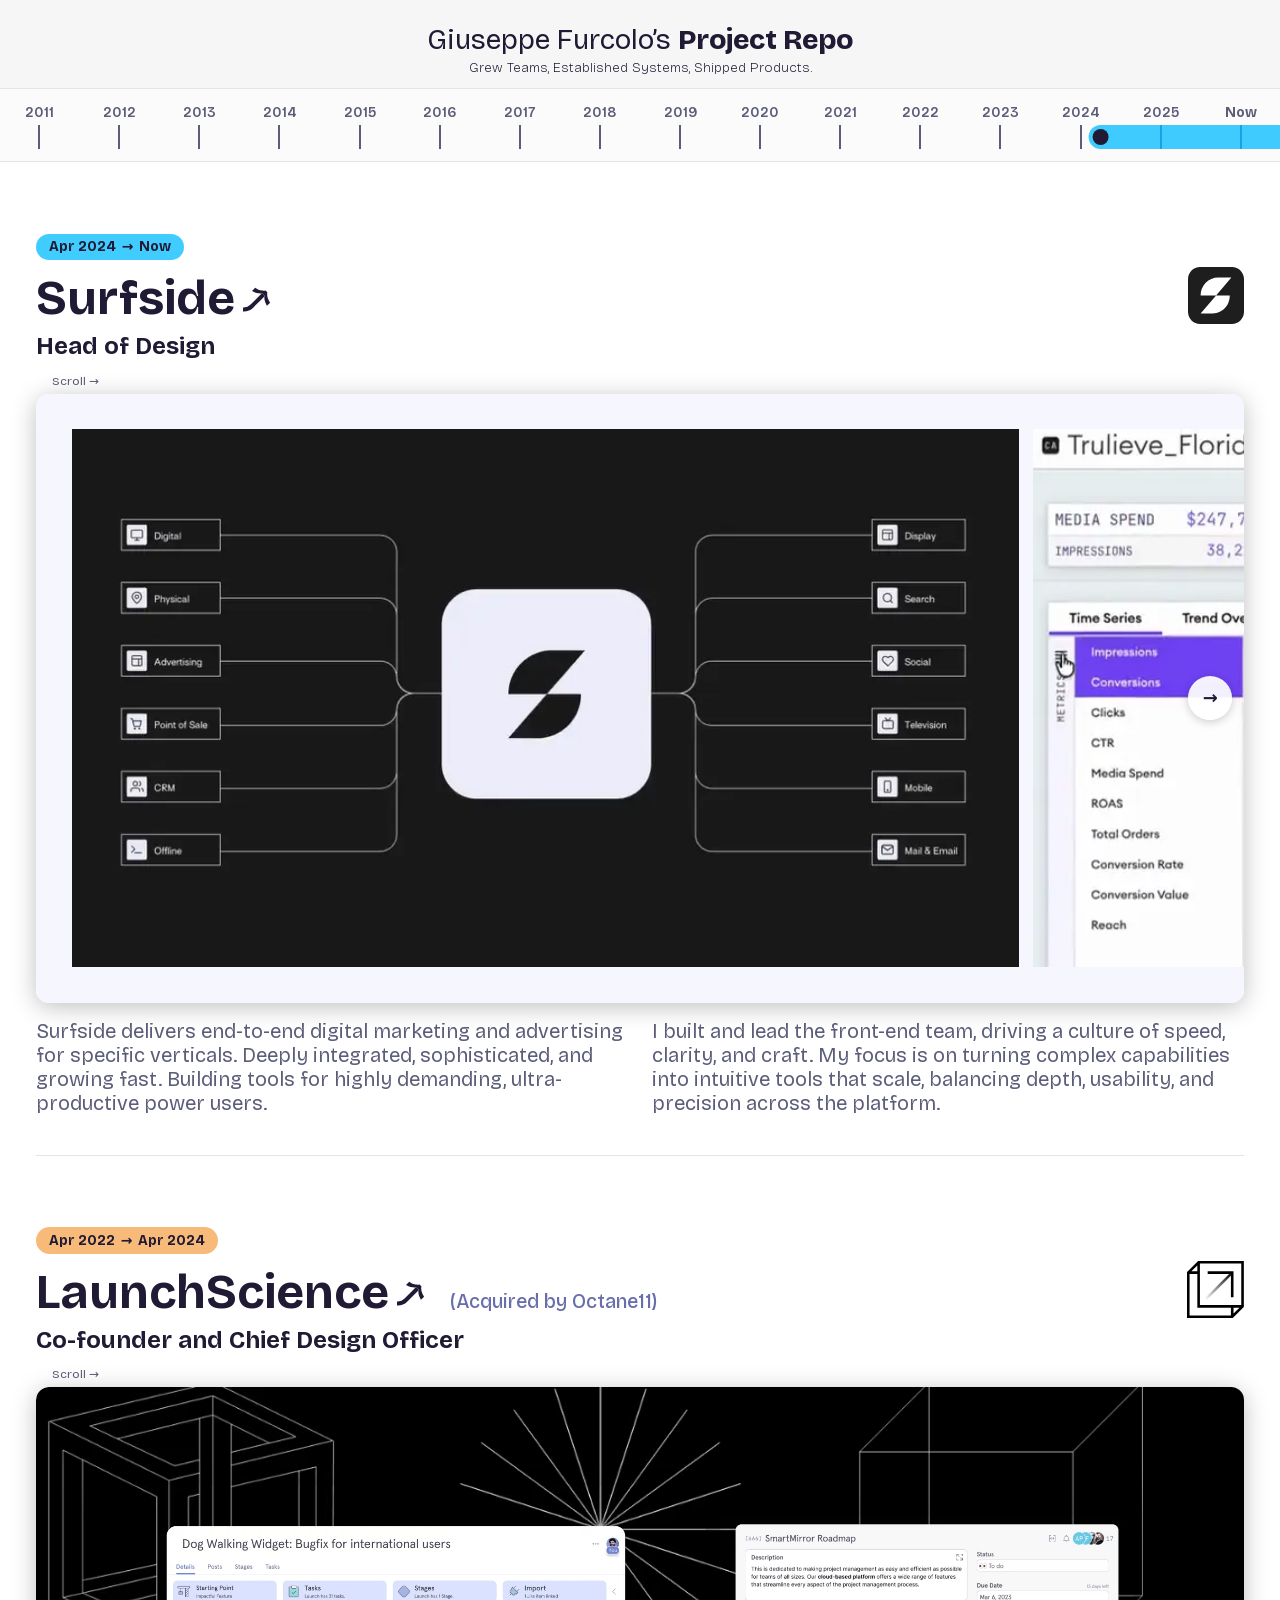
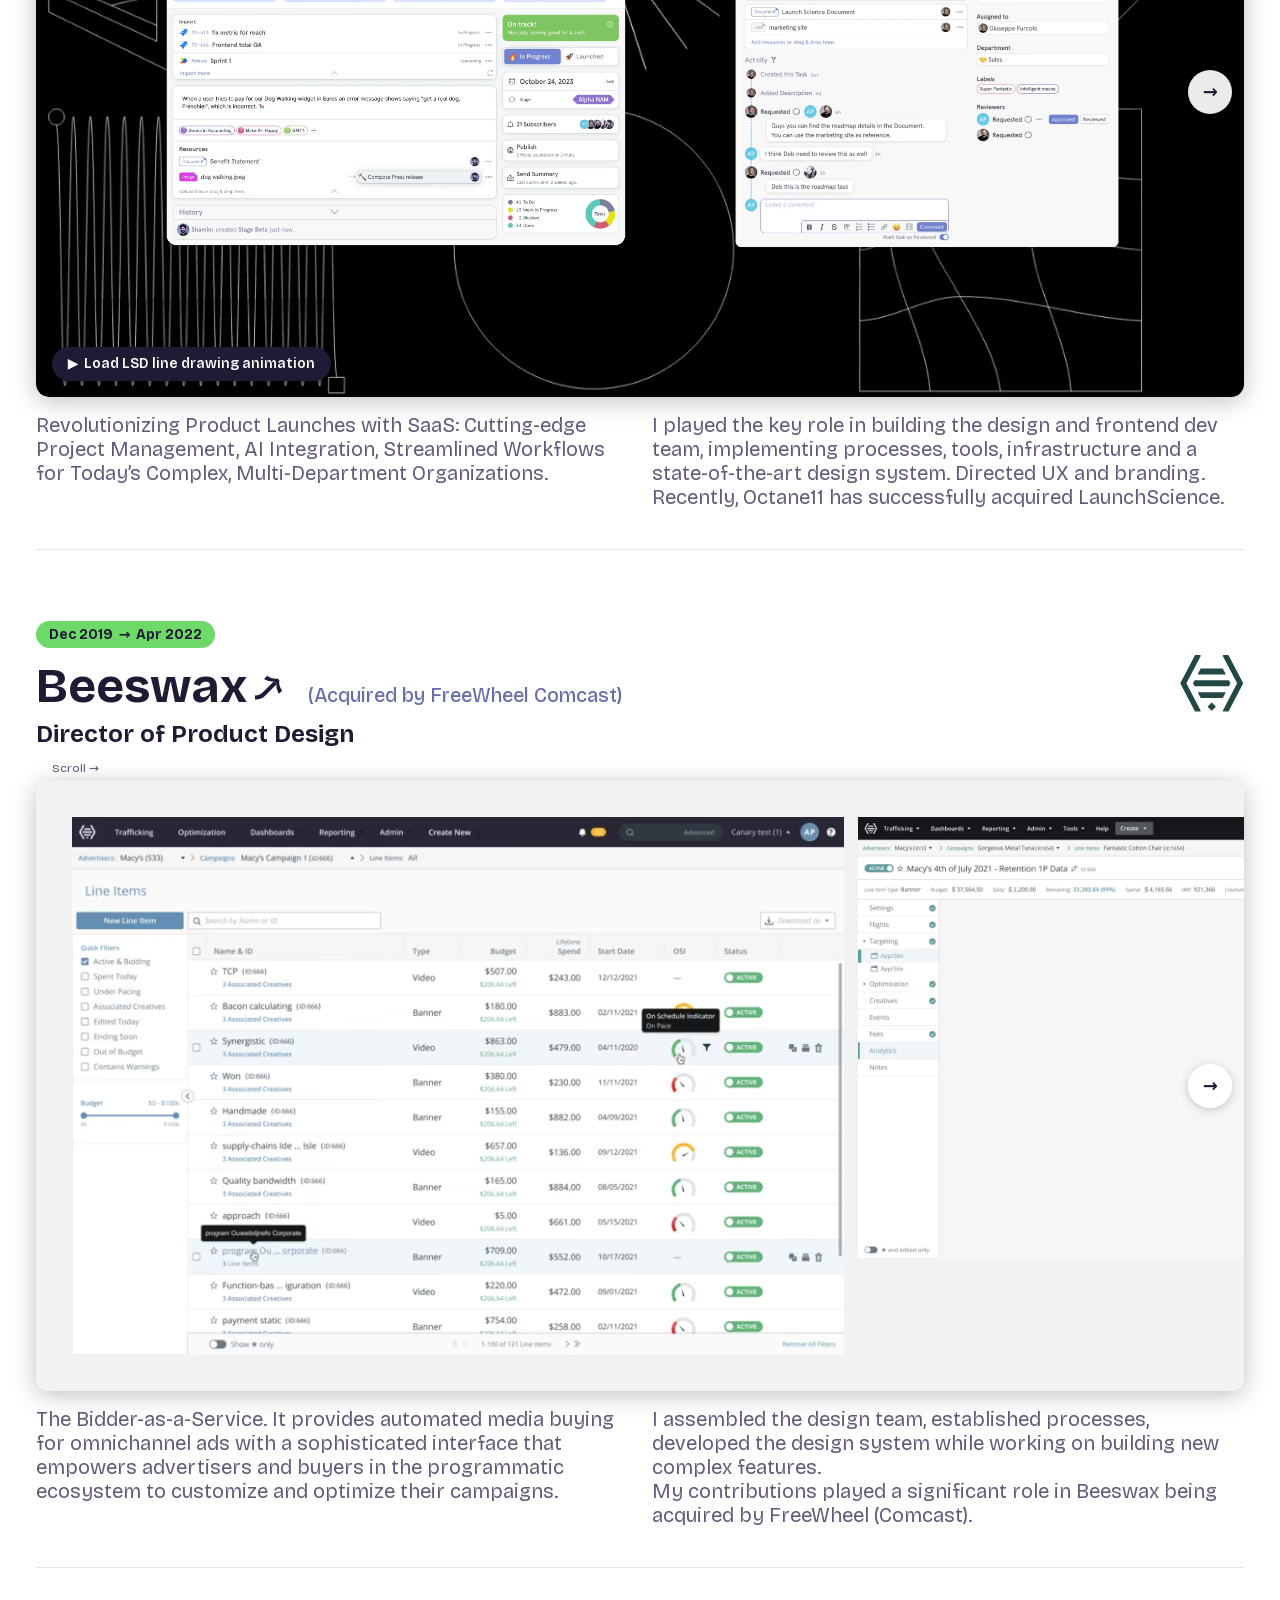
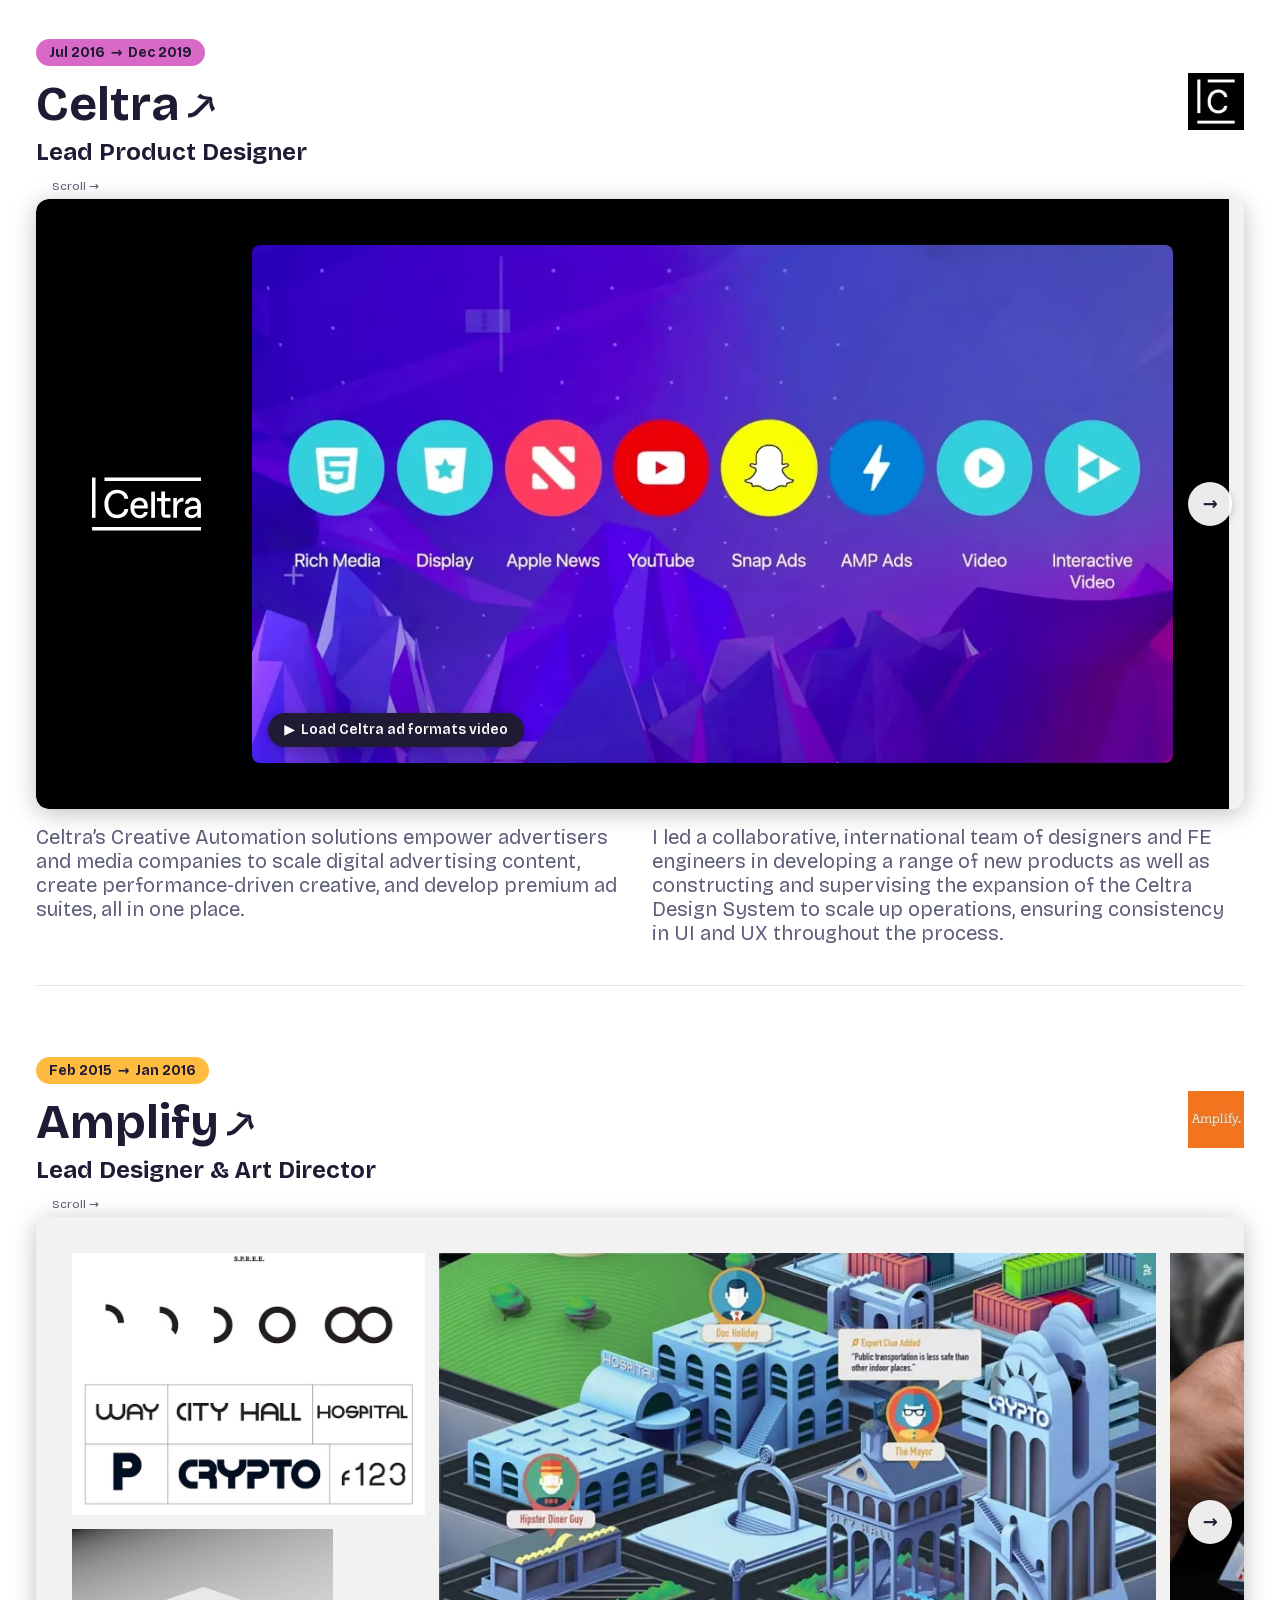
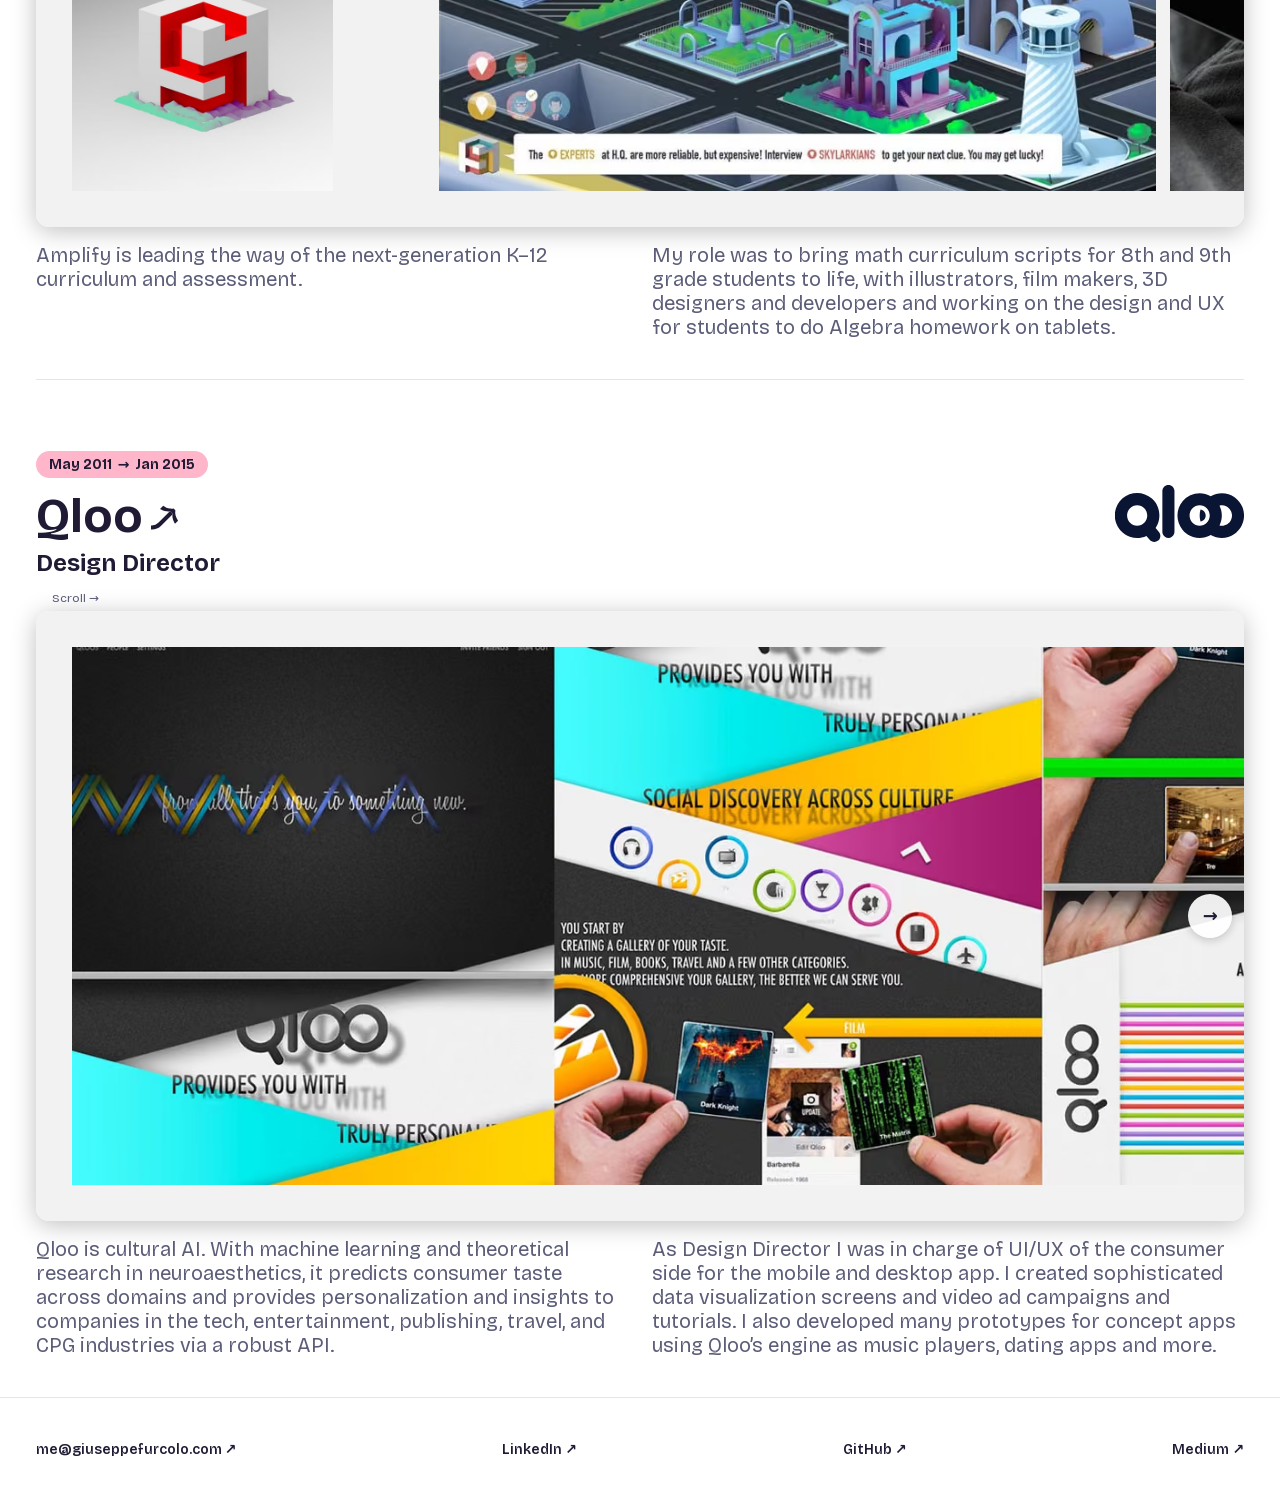
==== commit 77cf90b4: "Remove unused per-role arrow colors The date badge uses the timeline color, so --arrow-color is no l" ====
--- a/index.html
+++ b/index.html
@@ -75,7 +75,7 @@
   <main id="work">
 
   <article class="role" id="surfside" data-start="2024-04" data-end="now"
-           style="--role-color: rgb(0 187 255 / 0.75); --arrow-color: rgb(0 255 195 / 0.75)" aria-labelledby="surfside-name">
+           style="--role-color: rgb(0 187 255 / 0.75)" aria-labelledby="surfside-name">
     <header class="role__head">
       <p class="role__dates">
         <time datetime="2024-04">Apr 2024</time>
@@ -149,7 +149,7 @@
   </article>
 
   <article class="role" id="launchscience" data-start="2022-04" data-end="2024-04"
-           style="--role-color: rgb(245 163 76 / 0.75); --arrow-color: rgb(0 255 195 / 0.75)" aria-labelledby="launchscience-name">
+           style="--role-color: rgb(245 163 76 / 0.75)" aria-labelledby="launchscience-name">
     <header class="role__head">
       <p class="role__dates">
         <time datetime="2022-04">Apr 2022</time>
@@ -590,7 +590,7 @@
   </article>
 
   <article class="role" id="qloo" data-start="2011-05" data-end="2015-01"
-           style="--role-color: rgb(255 156 184 / 0.75); --arrow-color: rgb(156 175 255 / 0.75)" aria-labelledby="qloo-name">
+           style="--role-color: rgb(255 156 184 / 0.75)" aria-labelledby="qloo-name">
     <header class="role__head">
       <p class="role__dates">
         <time datetime="2011-05">May 2011</time>
--- a/styles.css
+++ b/styles.css
@@ -9,6 +9,17 @@
   src: url("/assets/fonts/bricolage-grotesque-latin.woff2") format("woff2");
   font-weight: 200 800;
   font-display: swap;
+}
+/* Arial sized to Bricolage's metrics (values from the live site). It draws the
+   glyphs the Latin subset lacks, like the date arrow, and avoids layout shift
+   while the web font loads. */
+@font-face {
+  font-family: "Bricolage Fallback";
+  src: local("Arial");
+  ascent-override: 87.18%;
+  descent-override: 25.31%;
+  line-gap-override: 0%;
+  size-adjust: 106.68%;
 }
 
 :root {
@@ -21,11 +32,11 @@
   --c-header-bg: rgb(245 245 246 / 0.85);
   --c-timeline-bg: rgb(252 252 252 / 0.9);
 
-  --ff: "Bricolage Grotesque", ui-sans-serif, system-ui, -apple-system, "Segoe UI", sans-serif;
+  --ff: "Bricolage Grotesque", "Bricolage Fallback", ui-sans-serif, system-ui, -apple-system, "Segoe UI", sans-serif;
   --fs-title: clamp(1.25rem, 1rem + 1.1vw, 1.75rem);       /* 28px at 1440 */
   --fs-tagline: clamp(0.75rem, 0.7rem + 0.2vw, 0.875rem);  /* 14px */
   --fs-year: clamp(0.6875rem, 0.55rem + 0.4vw, 1rem);      /* 16px */
-  --fs-dates: clamp(1.125rem, 0.95rem + 0.7vw, 1.5rem);    /* 24px */
+  --fs-dates: clamp(0.8125rem, 0.75rem + 0.2vw, 0.875rem); /* 14px badge */
   --fs-company: clamp(2.25rem, 1.6rem + 2.2vw, 3rem);      /* 48px */
   --fs-exit: clamp(1rem, 0.9rem + 0.4vw, 1.25rem);         /* 20px */
   --fs-role: clamp(1.125rem, 0.95rem + 0.7vw, 1.5rem);     /* 24px */
@@ -52,6 +63,7 @@
   margin: 0; background: var(--c-bg); color: var(--c-ink-2);
   font: 400 var(--fs-body)/1.2 var(--ff);
   -webkit-font-smoothing: antialiased;
+  font-variation-settings: "opsz" 14;   /* the live site serves the 14pt optical size at every text size */
 }
 img, video, picture { display: block; max-width: 100%; height: auto; }
 a { color: inherit; text-decoration: none; }
@@ -143,17 +155,26 @@
   grid-column: 2; grid-row: 1 / span 3; align-self: center;
   width: auto; height: clamp(36px, 4.4vw, 64px);
 }
+/* date range as a pill in the role's timeline color */
 .role__dates {
-  font-size: var(--fs-dates); font-weight: 700; line-height: 1; color: var(--c-ink);
-  display: flex; gap: .45em; align-items: baseline;
-}
-.role__arrow { color: var(--arrow-color, var(--role-color)); }
+  justify-self: start; display: inline-flex; gap: .4em; align-items: center;
+  padding: .45em .95em; border-radius: 999px; margin-bottom: 10px;
+  background: var(--role-color); color: var(--c-ink);
+  font-size: var(--fs-dates); font-weight: 700; line-height: 1;
+}
+.role__arrow { color: inherit; }
 .role__company {
   font-size: var(--fs-company); font-weight: 700; line-height: 1.2; color: var(--c-ink);
   display: flex; flex-wrap: wrap; align-items: baseline; column-gap: .45em;
 }
+.role__company a { display: inline-flex; align-items: center; gap: .167em; }  /* 8px at 48px */
 .role__company a:hover { text-decoration: underline; text-decoration-thickness: 3px; text-underline-offset: 6px; }
-.role__ext { font-size: .62em; font-weight: 600; margin-left: .12em; }
+/* the live site's hand-drawn arrow icon; the ↗ text stays for readers without CSS */
+.role__ext {
+  flex: none; width: .667em; height: .667em;  /* 32px at 48px */
+  background: url("/assets/icons/arrow-ne.svg") center / contain no-repeat;
+  color: transparent; overflow: hidden; user-select: none;
+}
 .role__exit { font-size: var(--fs-exit); font-weight: 500; line-height: 1.2; color: var(--c-muted-accent); }
 .role__title { font-size: var(--fs-role); font-weight: 700; line-height: 1; color: var(--c-ink); margin-top: 6px; }
 
@@ -165,7 +186,7 @@
 .strip {
   position: relative;
   background: var(--c-panel); border-radius: var(--radius-panel);
-  box-shadow: 0 0 0 1px rgb(32 26 52 / 0.04), 0 2px 12px rgb(32 26 52 / 0.06);
+  box-shadow: 0 4px 24px rgb(0 0 0 / 0.25);   /* measured on the live site */
   overflow-x: auto; overflow-y: hidden;
   scroll-snap-type: x proximity; scroll-padding-inline: var(--strip-pad);
   overscroll-behavior-x: contain; scrollbar-width: none;
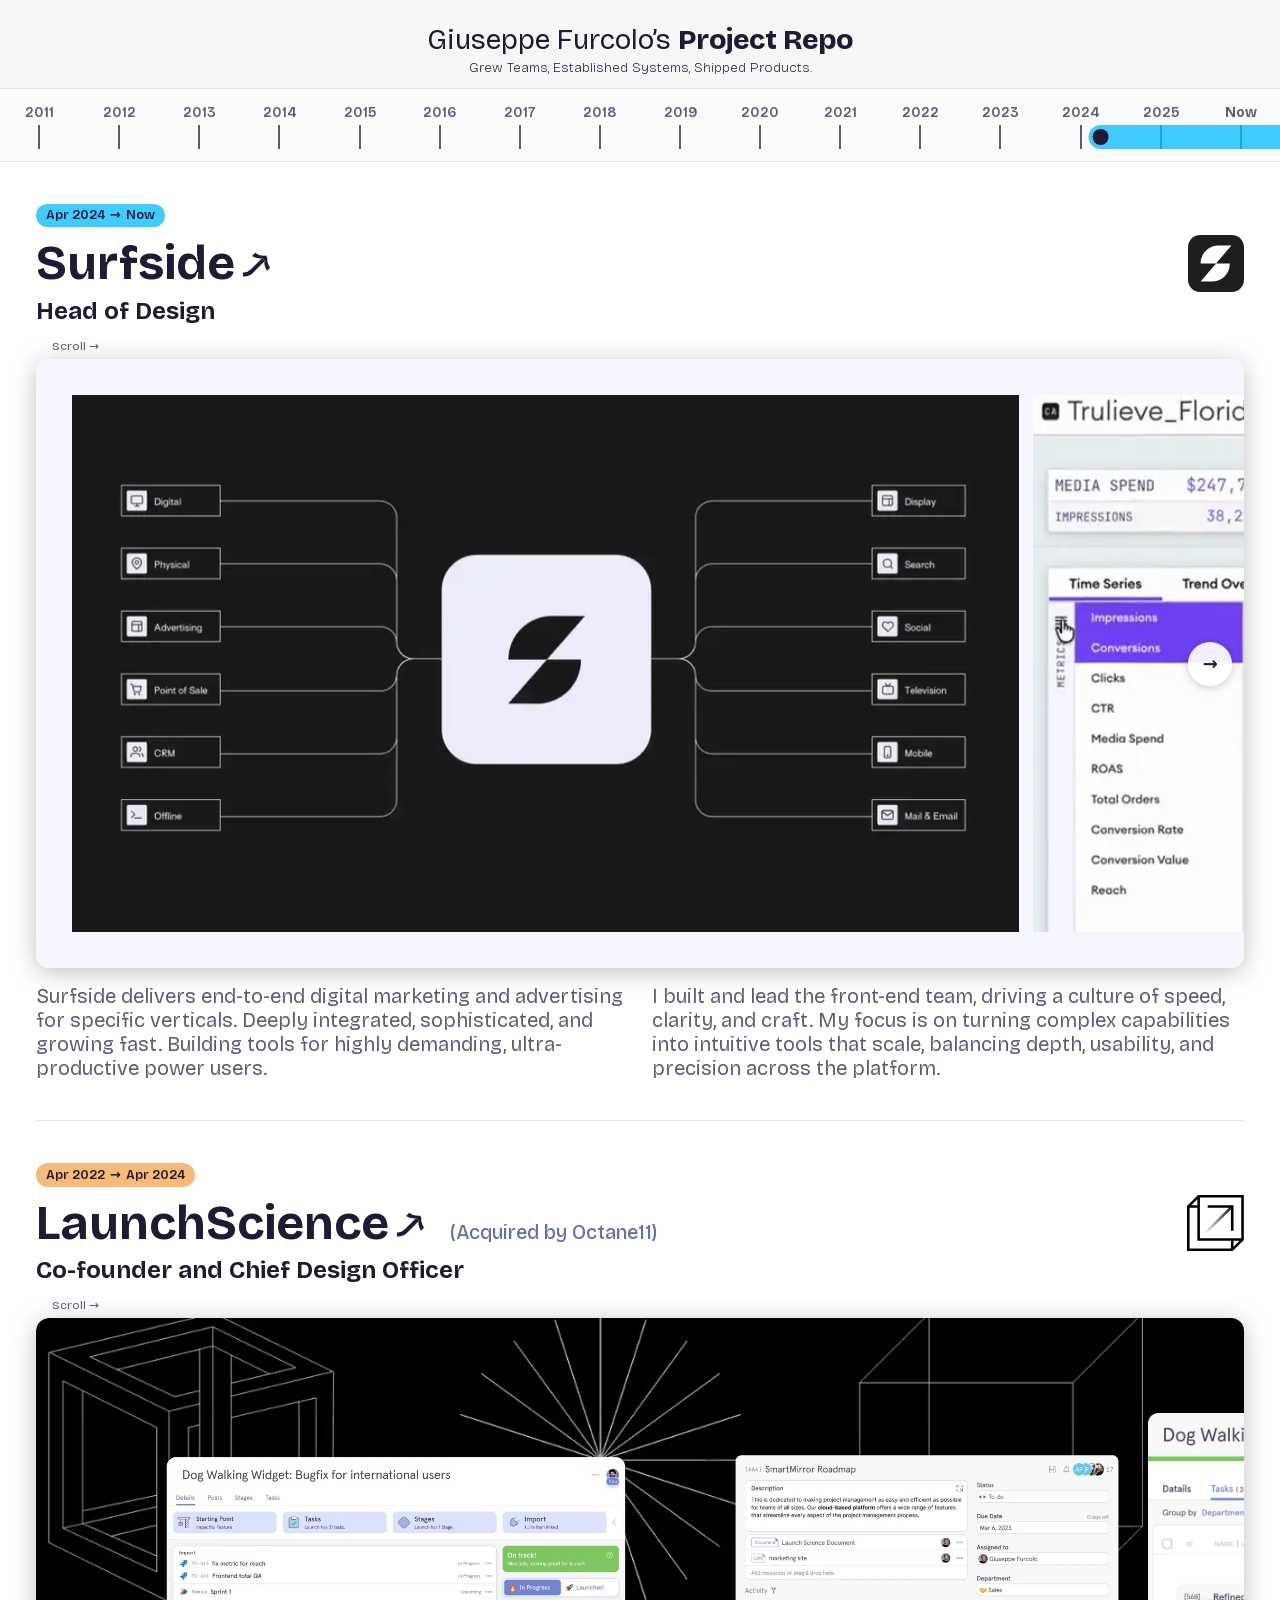
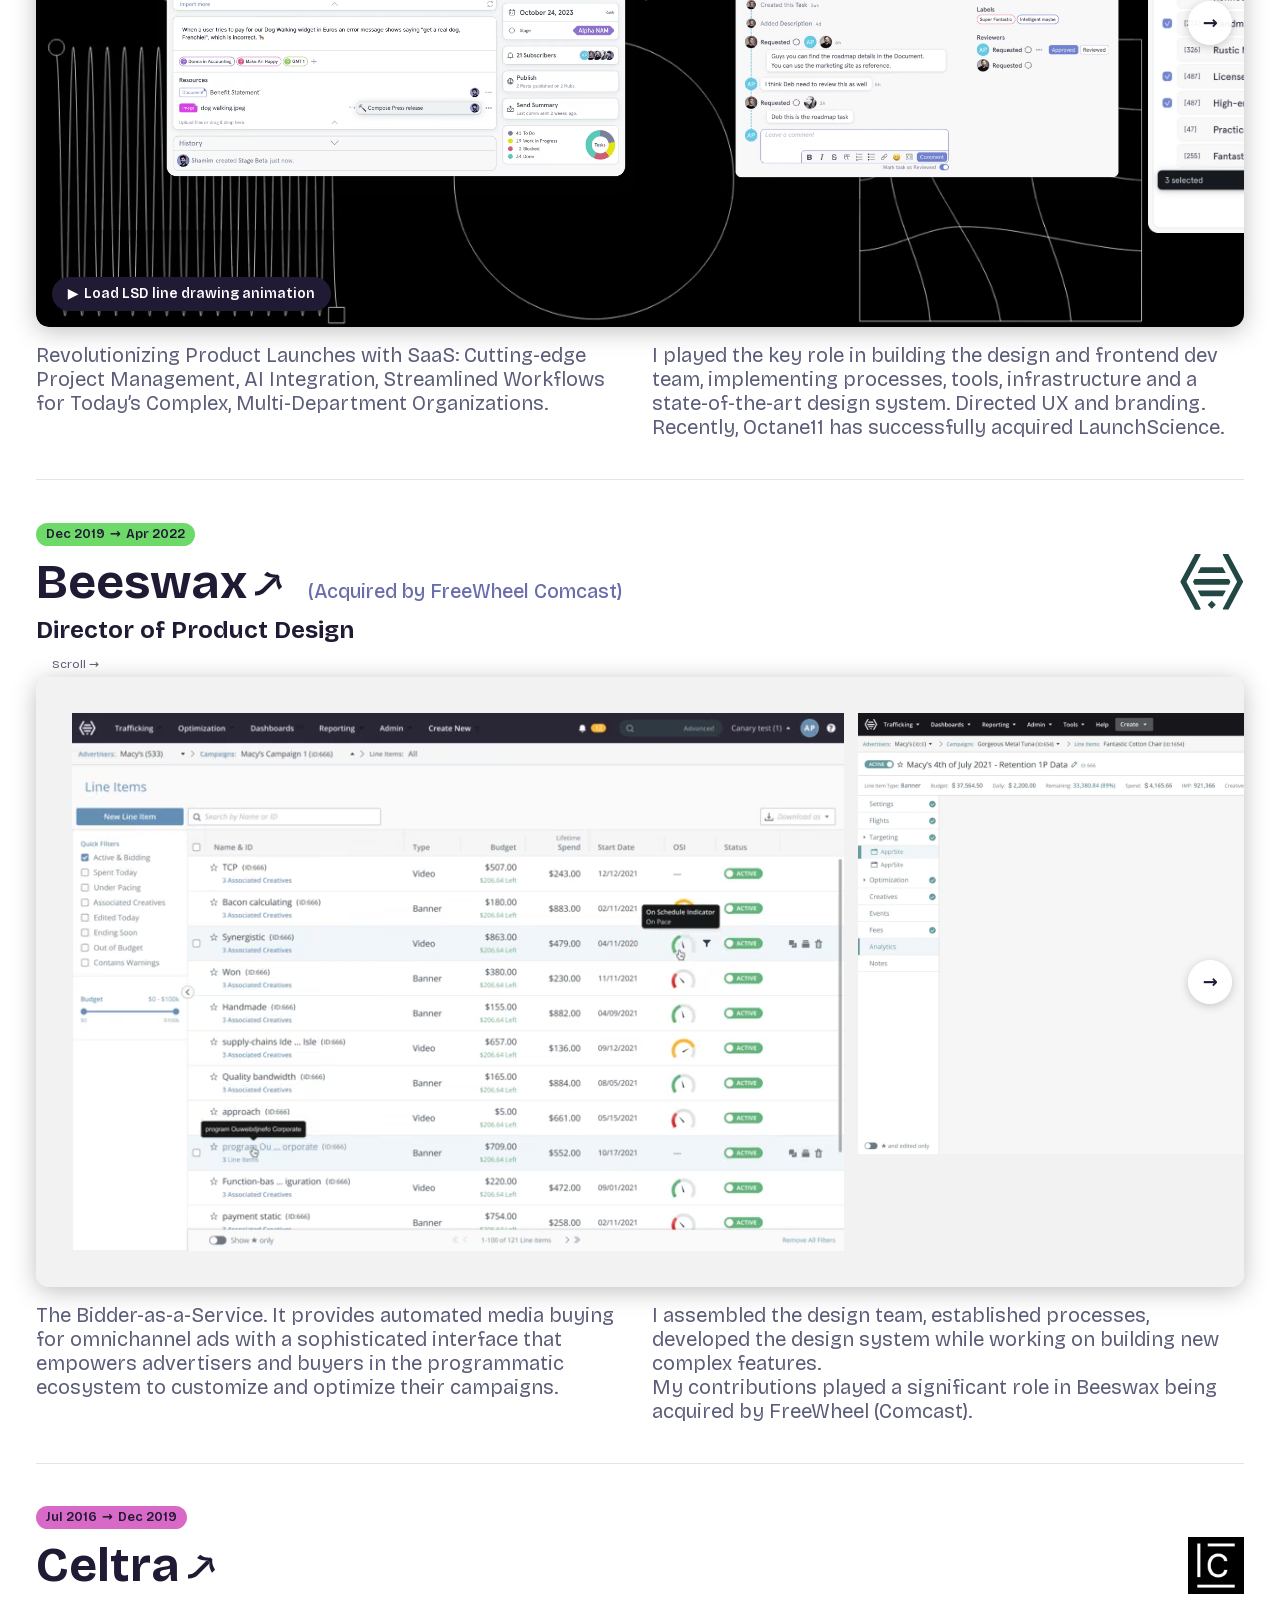
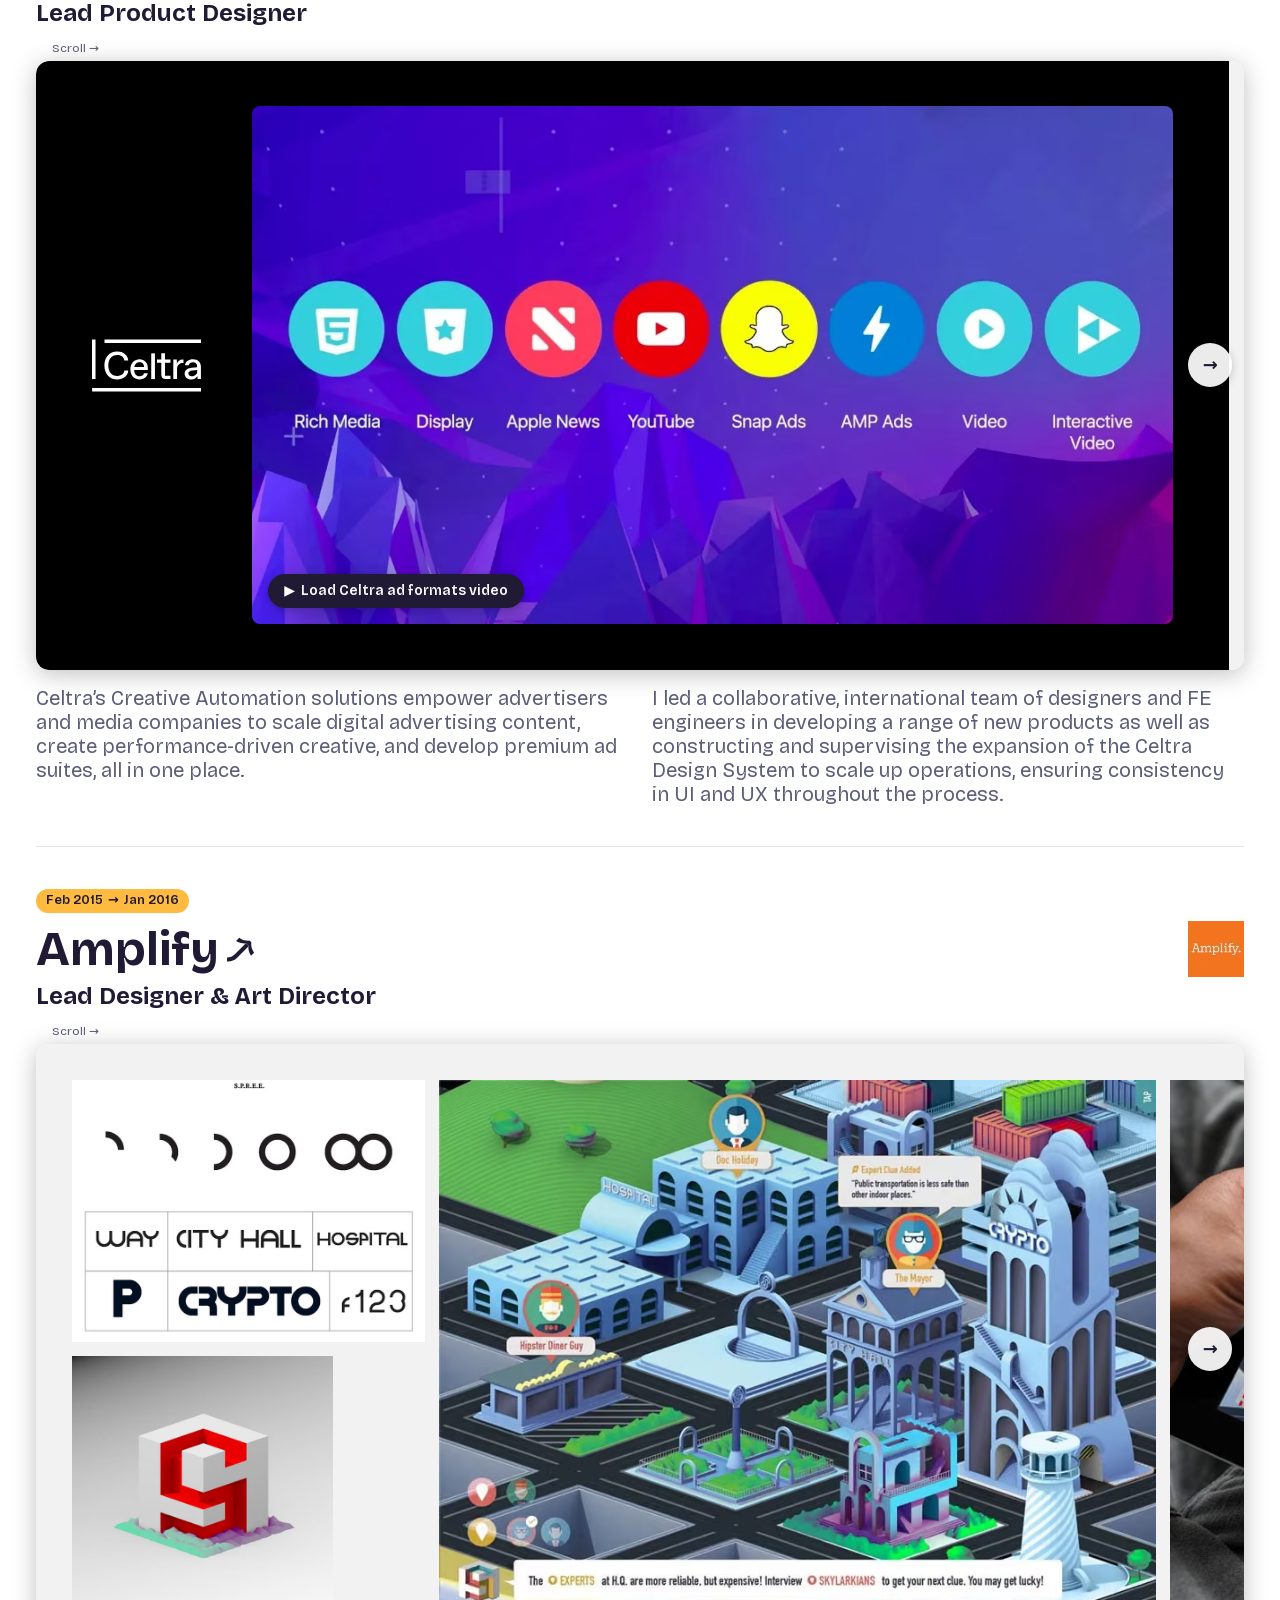
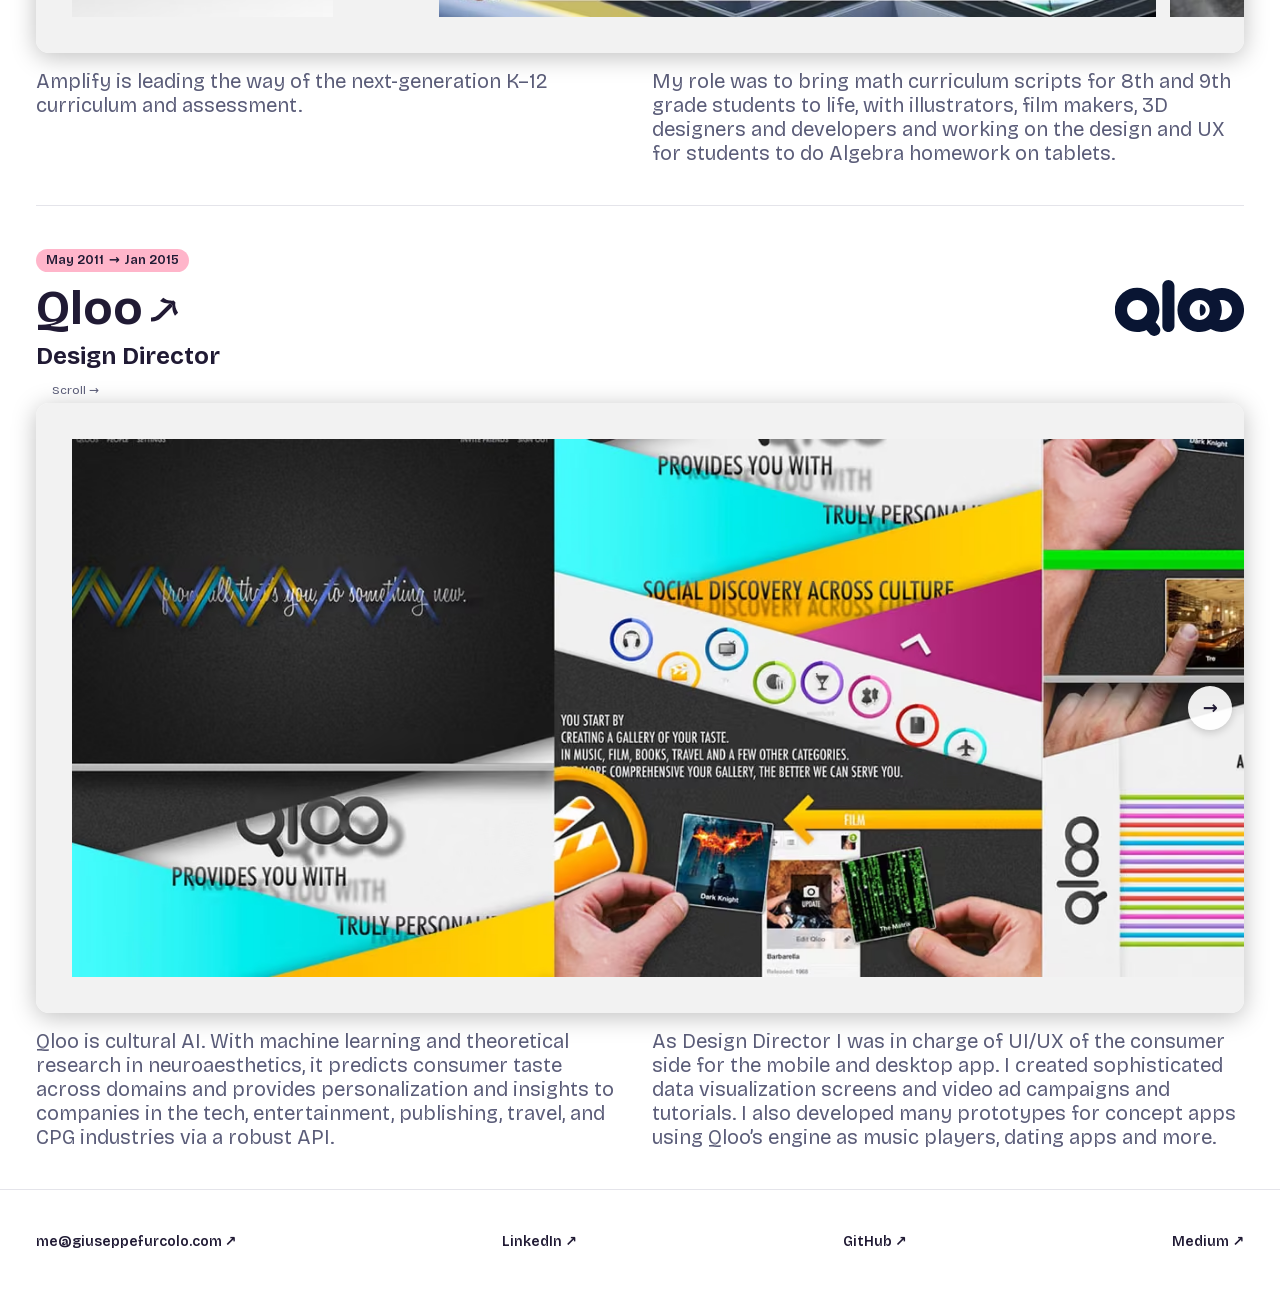
==== commit 745d90f7: "Show the Surfside stats banner at its natural size The 924x78 banner was stretched to the 560px stri" ====
--- a/index.html
+++ b/index.html
@@ -110,11 +110,11 @@
           <source src="/assets/work/surfside/02.mp4" type="video/mp4">
         </video>
       </li>
-      <li class="strip__item">
-        <picture>
-          <source type="image/avif" srcset="/assets/work/surfside/03.avif 800w, /assets/work/surfside/03@2x.avif 924w" sizes="(max-width: 1333px) calc(42vw * 11.846), 6634px">
-          <source type="image/webp" srcset="/assets/work/surfside/03.webp 800w, /assets/work/surfside/03@2x.webp 924w" sizes="(max-width: 1333px) calc(42vw * 11.846), 6634px">
-          <img class="strip__media" src="/assets/work/surfside/03.webp" width="924" height="78" loading="eager" fetchpriority="high" decoding="async"
+      <li class="strip__item strip__item--banner">
+        <picture>
+          <source type="image/avif" srcset="/assets/work/surfside/03.avif 800w, /assets/work/surfside/03@2x.avif 924w" sizes="(max-width: 1100px) 80vw, 924px">
+          <source type="image/webp" srcset="/assets/work/surfside/03.webp 800w, /assets/work/surfside/03@2x.webp 924w" sizes="(max-width: 1100px) 80vw, 924px">
+          <img class="strip__media" src="/assets/work/surfside/03.webp" width="924" height="78" loading="lazy" decoding="async"
                alt="Surfside reach: 2,000+ retail partners, 200+ brand partners, 48K+ cannabis segments, 1M+ web and app partners">
         </picture>
       </li>
--- a/styles.css
+++ b/styles.css
@@ -36,7 +36,7 @@
   --fs-title: clamp(1.25rem, 1rem + 1.1vw, 1.75rem);       /* 28px at 1440 */
   --fs-tagline: clamp(0.75rem, 0.7rem + 0.2vw, 0.875rem);  /* 14px */
   --fs-year: clamp(0.6875rem, 0.55rem + 0.4vw, 1rem);      /* 16px */
-  --fs-dates: clamp(0.8125rem, 0.75rem + 0.2vw, 0.875rem); /* 14px badge */
+  --fs-dates: clamp(0.75rem, 0.6875rem + 0.2vw, 0.8125rem); /* 13px badge */
   --fs-company: clamp(2.25rem, 1.6rem + 2.2vw, 3rem);      /* 48px */
   --fs-exit: clamp(1rem, 0.9rem + 0.4vw, 1.25rem);         /* 20px */
   --fs-role: clamp(1.125rem, 0.95rem + 0.7vw, 1.5rem);     /* 24px */
@@ -146,7 +146,7 @@
 /* 4. role sections ----------------------------------------------------- */
 
 main { padding: 0 var(--gutter); }
-.role { padding: clamp(48px, 5.6vw, 80px) 0 40px; border-bottom: 1px solid var(--c-rule); }
+.role { padding: clamp(32px, 3.3vw, 48px) 0 40px; border-bottom: 1px solid var(--c-rule); }
 .role:last-child { border-bottom: 0; }
 
 .role__head { display: grid; grid-template-columns: 1fr auto; column-gap: 24px; align-items: start; }
@@ -158,9 +158,9 @@
 /* date range as a pill in the role's timeline color */
 .role__dates {
   justify-self: start; display: inline-flex; gap: .4em; align-items: center;
-  padding: .45em .95em; border-radius: 999px; margin-bottom: 10px;
+  padding: .4em .75em; border-radius: 999px; margin-bottom: 8px;
   background: var(--role-color); color: var(--c-ink);
-  font-size: var(--fs-dates); font-weight: 700; line-height: 1;
+  font-size: var(--fs-dates); font-weight: 600; line-height: 1;   /* same weight as the timeline years */
 }
 .role__arrow { color: inherit; }
 .role__company {
@@ -200,6 +200,11 @@
 .strip__item { flex: none; height: var(--strip-h); scroll-snap-align: start; }
 .strip__item > picture, .strip__item > video { height: 100%; }
 .strip__media { height: 100%; width: auto; max-width: none; }
+
+/* a wide, short banner (Surfside stats): natural size, centered, not stretched to strip height */
+.strip__item--banner { height: var(--strip-h); display: flex; align-items: center; }
+.strip__item--banner > picture { height: auto; }
+.strip__item--banner .strip__media { width: min(924px, 80vw); height: auto; }
 
 /* two images in one column (Amplify) */
 .strip__item--stack { display: flex; flex-direction: column; gap: var(--strip-gap); }
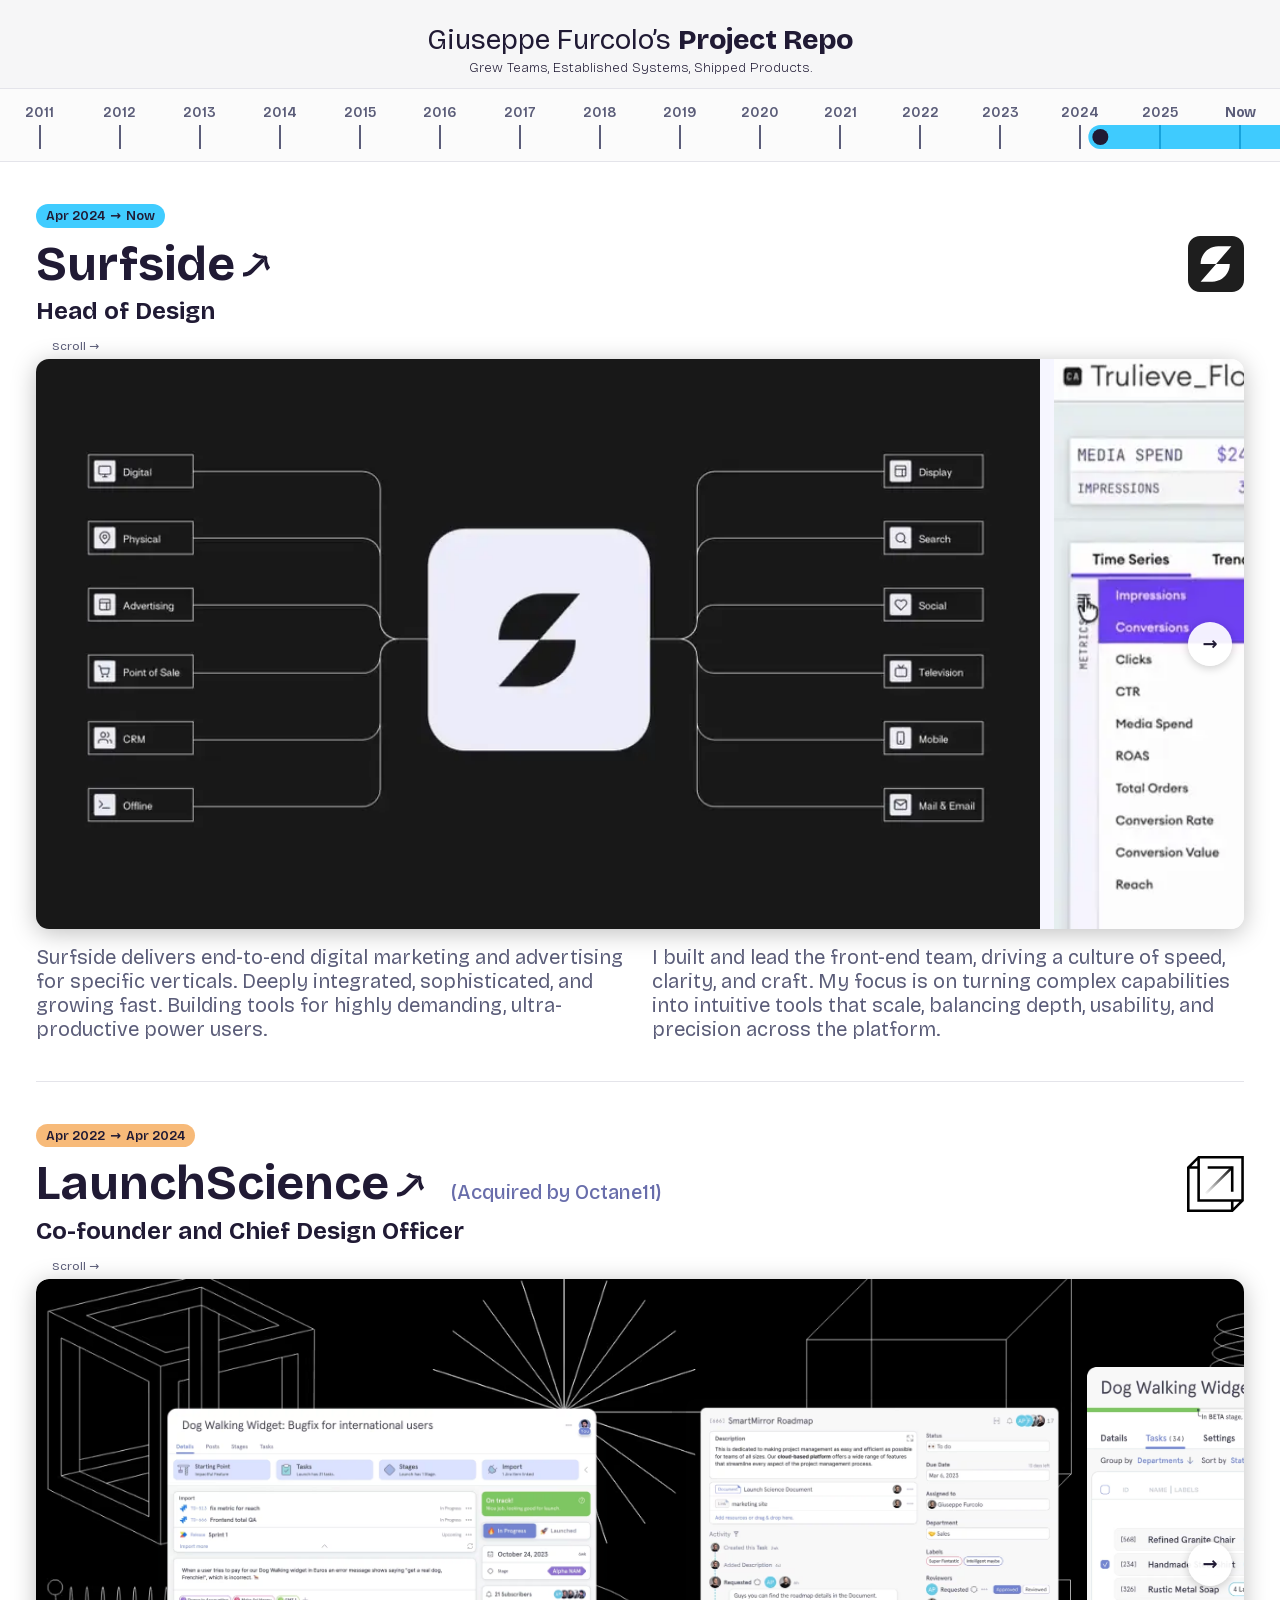
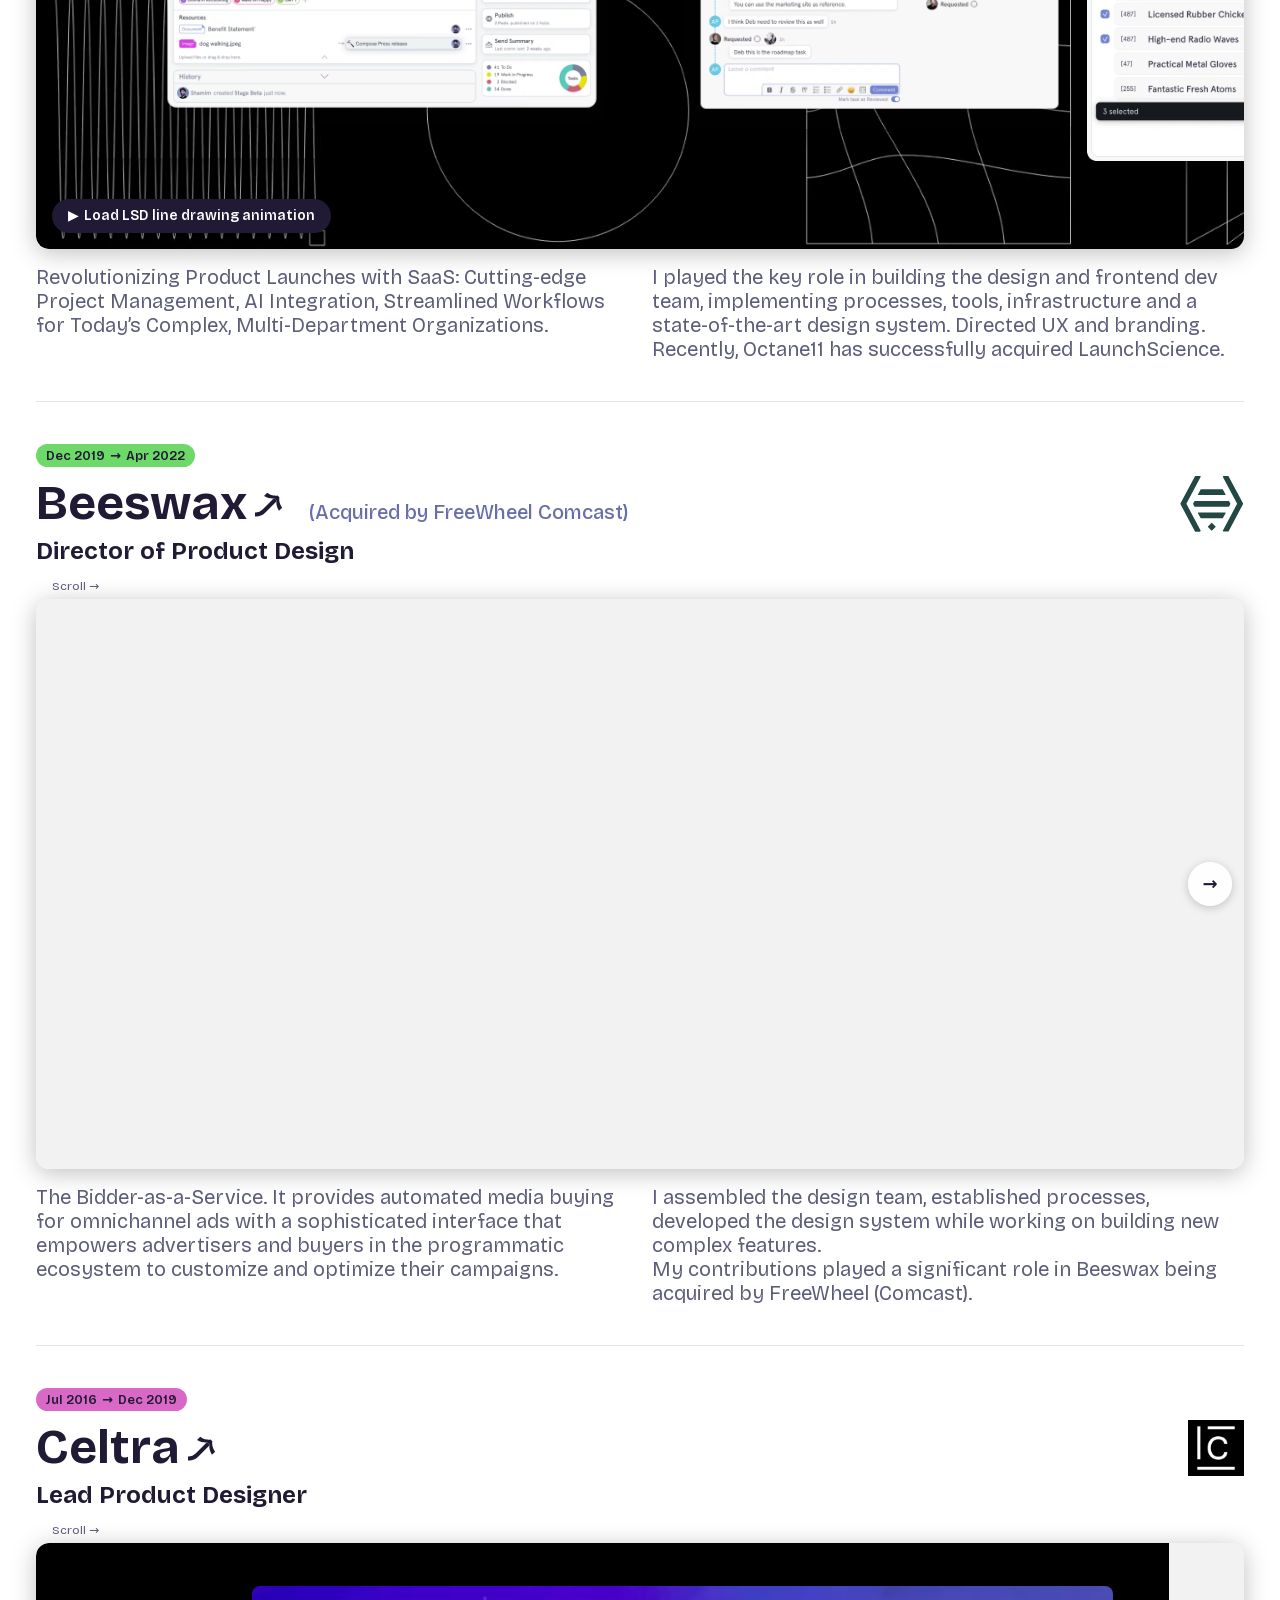
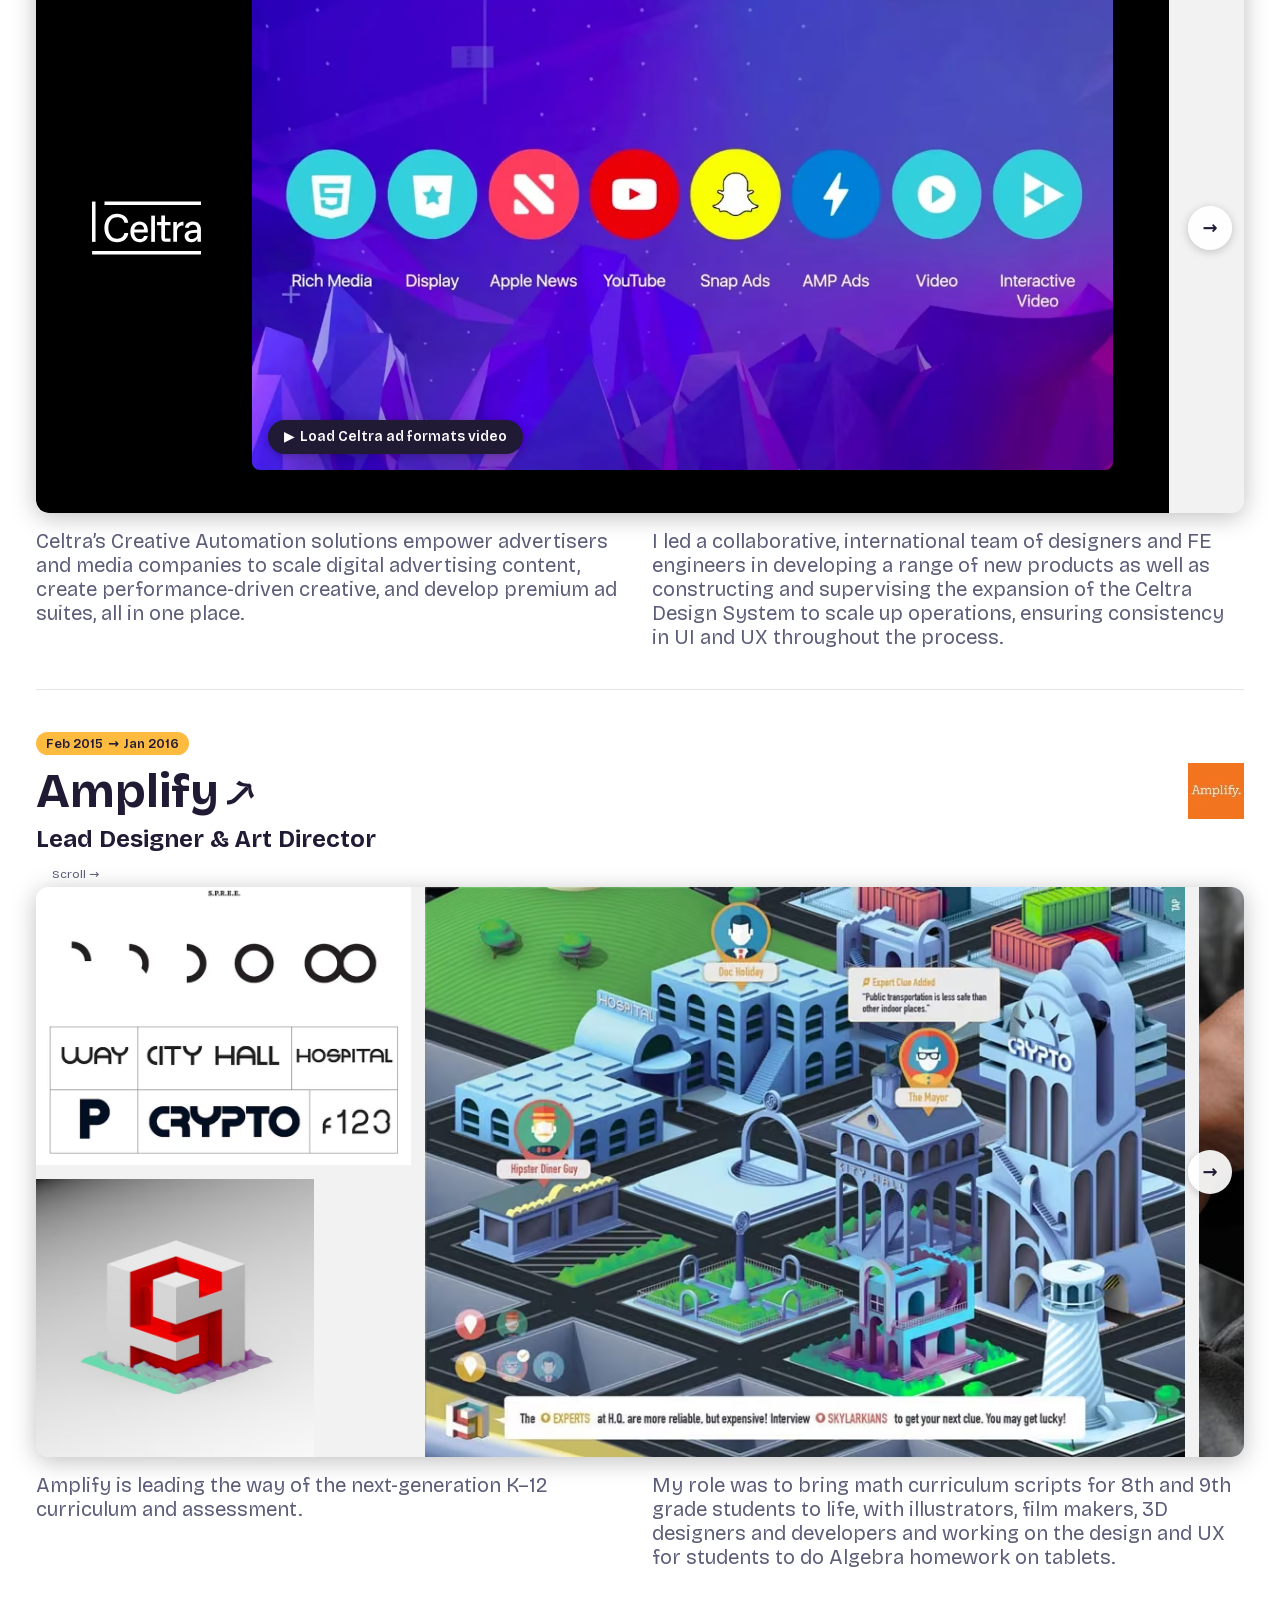
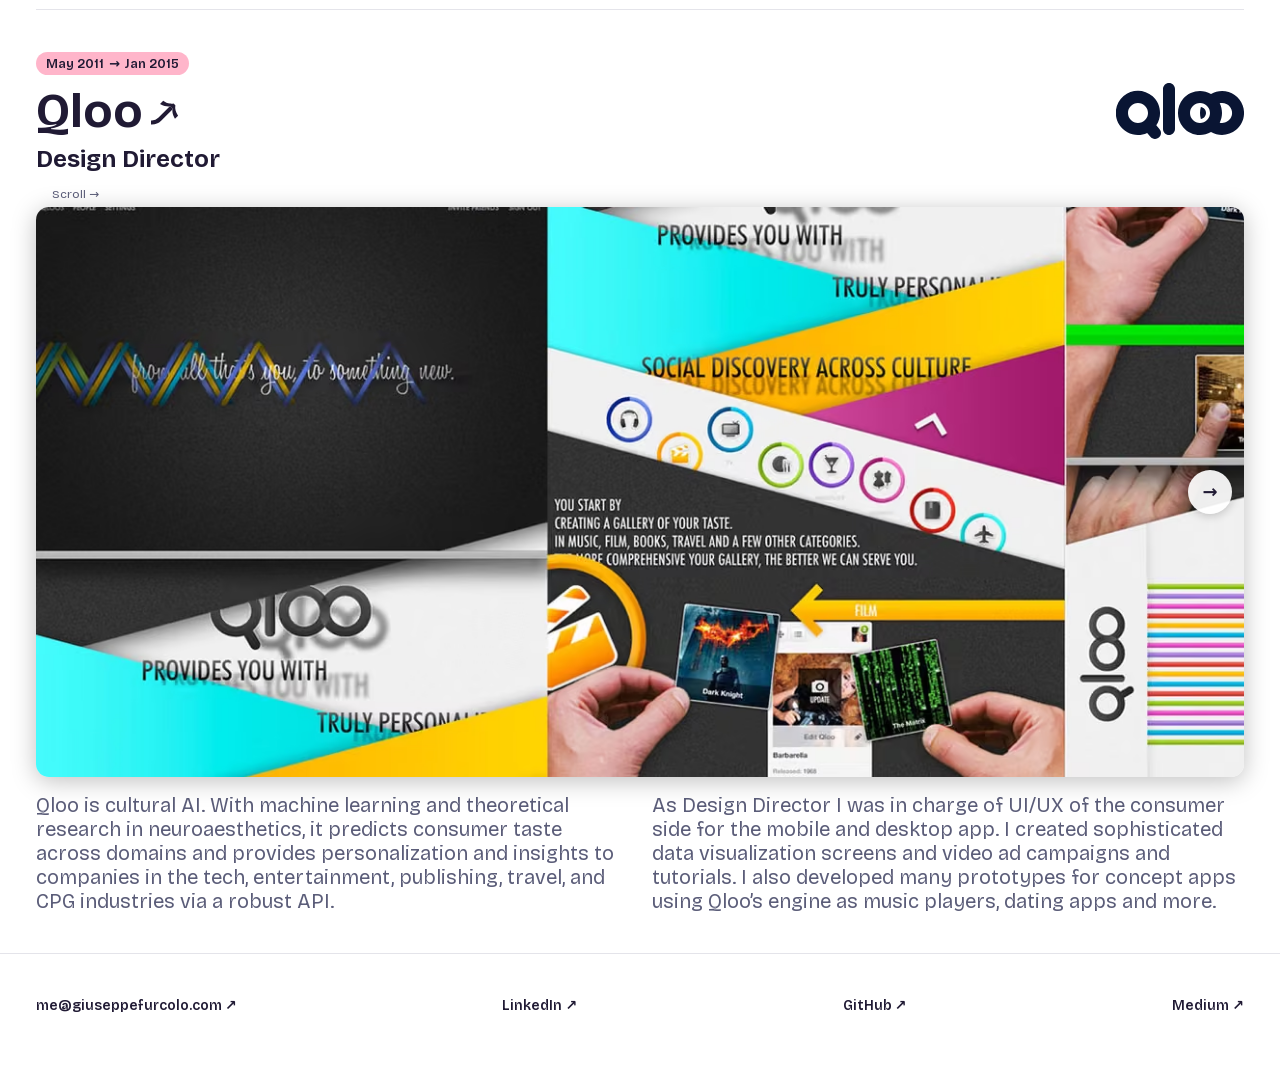
==== commit 5c3dc18f: "Make strip media flush with the panel edges Strip padding is now 0. Items grow to the full panel hei" ====
--- a/index.html
+++ b/index.html
@@ -128,8 +128,8 @@
       </li>
       <li class="strip__item">
         <picture>
-          <source type="image/avif" srcset="/assets/work/surfside/05.avif 800w, /assets/work/surfside/05@2x.avif 1326w" sizes="(max-width: 1333px) calc(42vw * 1.085), 608px">
-          <source type="image/webp" srcset="/assets/work/surfside/05.webp 800w, /assets/work/surfside/05@2x.webp 1326w" sizes="(max-width: 1333px) calc(42vw * 1.085), 608px">
+          <source type="image/avif" srcset="/assets/work/surfside/05.avif 800w, /assets/work/surfside/05@2x.avif 1326w" sizes="(max-width: 1438px) calc(44.5vw * 1.085), 694px">
+          <source type="image/webp" srcset="/assets/work/surfside/05.webp 800w, /assets/work/surfside/05@2x.webp 1326w" sizes="(max-width: 1438px) calc(44.5vw * 1.085), 694px">
           <img class="strip__media" src="/assets/work/surfside/05.webp" width="1326" height="1222" loading="lazy" decoding="async"
                alt="Surfside design system overview: pins, badges, illustrations, avatars, pills, tooltips, icons and logos">
         </picture>
@@ -172,8 +172,8 @@
       <li class="strip__item strip__item--scene">
         <div class="embed" data-embed-src="https://pub-d7e75725bab54575a5e3f0deeb7cf94a.r2.dev/dist/index.html" data-embed-title="LSD line drawing animation" style="--embed-w: 2056; --embed-h: 640">
           <picture>
-            <source type="image/avif" srcset="/assets/work/launchscience/01-bg.avif 800w, /assets/work/launchscience/01-bg@2x.avif 2056w" sizes="(max-width: 1333px) calc(42vw * 3.213), 1799px">
-            <source type="image/webp" srcset="/assets/work/launchscience/01-bg.webp 800w, /assets/work/launchscience/01-bg@2x.webp 2056w" sizes="(max-width: 1333px) calc(42vw * 3.213), 1799px">
+            <source type="image/avif" srcset="/assets/work/launchscience/01-bg.avif 800w, /assets/work/launchscience/01-bg@2x.avif 2056w" sizes="(max-width: 1438px) calc(44.5vw * 3.213), 2056px">
+            <source type="image/webp" srcset="/assets/work/launchscience/01-bg.webp 800w, /assets/work/launchscience/01-bg@2x.webp 2056w" sizes="(max-width: 1438px) calc(44.5vw * 3.213), 2056px">
             <img class="embed__poster" src="/assets/work/launchscience/01-bg.webp" width="2056" height="640" loading="lazy" decoding="async"
                  alt="">
           </picture>
@@ -181,20 +181,20 @@
         </div>
         <div class="scene__shots">
           <picture>
-            <source type="image/avif" srcset="/assets/work/launchscience/01a.avif 800w, /assets/work/launchscience/01a@2x.avif 1200w" sizes="(max-width: 1333px) calc(42vw * 1.496), 838px">
-            <source type="image/webp" srcset="/assets/work/launchscience/01a.webp 800w, /assets/work/launchscience/01a@2x.webp 1200w" sizes="(max-width: 1333px) calc(42vw * 1.496), 838px">
+            <source type="image/avif" srcset="/assets/work/launchscience/01a.avif 800w, /assets/work/launchscience/01a@2x.avif 1200w" sizes="(max-width: 1438px) calc(44.5vw * 1.496), 957px">
+            <source type="image/webp" srcset="/assets/work/launchscience/01a.webp 800w, /assets/work/launchscience/01a@2x.webp 1200w" sizes="(max-width: 1438px) calc(44.5vw * 1.496), 957px">
             <img class="strip__media" src="/assets/work/launchscience/01a.webp" width="1200" height="802" loading="lazy" decoding="async"
                  alt="LaunchScience task detail for a bugfix, with stages, resources, history and a launch status panel">
           </picture>
           <picture>
-            <source type="image/avif" srcset="/assets/work/launchscience/01b.avif 800w, /assets/work/launchscience/01b@2x.avif 1064w" sizes="(max-width: 1333px) calc(42vw * 1.172), 656px">
-            <source type="image/webp" srcset="/assets/work/launchscience/01b.webp 800w, /assets/work/launchscience/01b@2x.webp 1064w" sizes="(max-width: 1333px) calc(42vw * 1.172), 656px">
+            <source type="image/avif" srcset="/assets/work/launchscience/01b.avif 800w, /assets/work/launchscience/01b@2x.avif 1064w" sizes="(max-width: 1438px) calc(44.5vw * 1.172), 750px">
+            <source type="image/webp" srcset="/assets/work/launchscience/01b.webp 800w, /assets/work/launchscience/01b@2x.webp 1064w" sizes="(max-width: 1438px) calc(44.5vw * 1.172), 750px">
             <img class="strip__media" src="/assets/work/launchscience/01b.webp" width="1064" height="908" loading="lazy" decoding="async"
                  alt="SmartMirror Roadmap task with description, activity feed, comments and reviewer approvals">
           </picture>
           <picture>
-            <source type="image/avif" srcset="/assets/work/launchscience/01c.avif 800w, /assets/work/launchscience/01c@2x.avif 1600w" sizes="(max-width: 1333px) calc(42vw * 1.697), 950px">
-            <source type="image/webp" srcset="/assets/work/launchscience/01c.webp 800w, /assets/work/launchscience/01c@2x.webp 1600w" sizes="(max-width: 1333px) calc(42vw * 1.697), 950px">
+            <source type="image/avif" srcset="/assets/work/launchscience/01c.avif 800w, /assets/work/launchscience/01c@2x.avif 1600w" sizes="(max-width: 1438px) calc(44.5vw * 1.697), 1086px">
+            <source type="image/webp" srcset="/assets/work/launchscience/01c.webp 800w, /assets/work/launchscience/01c@2x.webp 1600w" sizes="(max-width: 1438px) calc(44.5vw * 1.697), 1086px">
             <img class="strip__media" src="/assets/work/launchscience/01c.webp" width="1600" height="943" loading="lazy" decoding="async"
                  alt="Task list grouped by department with labels, assignees, due dates and bulk actions">
           </picture>
@@ -226,8 +226,8 @@
       </li>
       <li class="strip__item">
         <picture>
-          <source type="image/avif" srcset="/assets/work/launchscience/05.avif 800w, /assets/work/launchscience/05@2x.avif 1446w" sizes="(max-width: 1333px) calc(42vw * 1.455), 815px">
-          <source type="image/webp" srcset="/assets/work/launchscience/05.webp 800w, /assets/work/launchscience/05@2x.webp 1446w" sizes="(max-width: 1333px) calc(42vw * 1.455), 815px">
+          <source type="image/avif" srcset="/assets/work/launchscience/05.avif 800w, /assets/work/launchscience/05@2x.avif 1446w" sizes="(max-width: 1438px) calc(44.5vw * 1.455), 931px">
+          <source type="image/webp" srcset="/assets/work/launchscience/05.webp 800w, /assets/work/launchscience/05@2x.webp 1446w" sizes="(max-width: 1438px) calc(44.5vw * 1.455), 931px">
           <img class="strip__media" src="/assets/work/launchscience/05.webp" width="1446" height="994" loading="lazy" decoding="async"
                alt="Integrations: bring Jira, ProductBoard, Google Drive, Slack and Aha! into the launch plan">
         </picture>
@@ -242,8 +242,8 @@
       </li>
       <li class="strip__item">
         <picture>
-          <source type="image/avif" srcset="/assets/work/launchscience/07.avif 800w, /assets/work/launchscience/07@2x.avif 1600w" sizes="(max-width: 1333px) calc(42vw * 1.613), 903px">
-          <source type="image/webp" srcset="/assets/work/launchscience/07.webp 800w, /assets/work/launchscience/07@2x.webp 1600w" sizes="(max-width: 1333px) calc(42vw * 1.613), 903px">
+          <source type="image/avif" srcset="/assets/work/launchscience/07.avif 800w, /assets/work/launchscience/07@2x.avif 1600w" sizes="(max-width: 1438px) calc(44.5vw * 1.613), 1032px">
+          <source type="image/webp" srcset="/assets/work/launchscience/07.webp 800w, /assets/work/launchscience/07@2x.webp 1600w" sizes="(max-width: 1438px) calc(44.5vw * 1.613), 1032px">
           <img class="strip__media" src="/assets/work/launchscience/07.webp" width="1600" height="992" loading="lazy" decoding="async"
                alt="LaunchScience brand guidelines site showing typography examples and composition">
         </picture>
@@ -294,30 +294,30 @@
     <ul class="strip__track">
       <li class="strip__item">
         <picture>
-          <source type="image/avif" srcset="/assets/work/beeswax/01.avif 800w, /assets/work/beeswax/01@2x.avif 1600w" sizes="(max-width: 1333px) calc(42vw * 1.438), 805px">
-          <source type="image/webp" srcset="/assets/work/beeswax/01.webp 800w, /assets/work/beeswax/01@2x.webp 1600w" sizes="(max-width: 1333px) calc(42vw * 1.438), 805px">
+          <source type="image/avif" srcset="/assets/work/beeswax/01.avif 800w, /assets/work/beeswax/01@2x.avif 1600w" sizes="(max-width: 1438px) calc(44.5vw * 1.438), 920px">
+          <source type="image/webp" srcset="/assets/work/beeswax/01.webp 800w, /assets/work/beeswax/01@2x.webp 1600w" sizes="(max-width: 1438px) calc(44.5vw * 1.438), 920px">
           <img class="strip__media" src="/assets/work/beeswax/01.webp" width="1600" height="1113" loading="lazy" decoding="async"
                alt="Beeswax line items table with budgets, spend, pacing indicators and status, plus quick filters">
         </picture>
       </li>
       <li class="strip__item strip__item--layered">
         <picture>
-          <source type="image/avif" srcset="/assets/work/beeswax/02a.avif 800w, /assets/work/beeswax/02a@2x.avif 1600w" sizes="(max-width: 1333px) calc(42vw * 1.521), 852px">
-          <source type="image/webp" srcset="/assets/work/beeswax/02a.webp 800w, /assets/work/beeswax/02a@2x.webp 1600w" sizes="(max-width: 1333px) calc(42vw * 1.521), 852px">
+          <source type="image/avif" srcset="/assets/work/beeswax/02a.avif 800w, /assets/work/beeswax/02a@2x.avif 1600w" sizes="(max-width: 1438px) calc(44.5vw * 1.521), 973px">
+          <source type="image/webp" srcset="/assets/work/beeswax/02a.webp 800w, /assets/work/beeswax/02a@2x.webp 1600w" sizes="(max-width: 1438px) calc(44.5vw * 1.521), 973px">
           <img class="strip__media" src="/assets/work/beeswax/02a.webp" width="1600" height="1052" loading="lazy" decoding="async"
                alt="Line item page for a retention campaign, with targeting, flights and creatives">
         </picture>
         <picture>
-          <source type="image/avif" srcset="/assets/work/beeswax/02b.avif 753w, /assets/work/beeswax/02b@2x.avif 1505w" sizes="(max-width: 1333px) calc(42vw * 0.941), 527px">
-          <source type="image/webp" srcset="/assets/work/beeswax/02b.webp 753w, /assets/work/beeswax/02b@2x.webp 1505w" sizes="(max-width: 1333px) calc(42vw * 0.941), 527px">
+          <source type="image/avif" srcset="/assets/work/beeswax/02b.avif 753w, /assets/work/beeswax/02b@2x.avif 1505w" sizes="(max-width: 1438px) calc(44.5vw * 0.941), 602px">
+          <source type="image/webp" srcset="/assets/work/beeswax/02b.webp 753w, /assets/work/beeswax/02b@2x.webp 1505w" sizes="(max-width: 1438px) calc(44.5vw * 0.941), 602px">
           <img class="strip__media" src="/assets/work/beeswax/02b.webp" width="1505" height="1600" loading="lazy" decoding="async"
                alt="Forecast panel with auction, impression and spend estimates above a bid decision flow chart">
         </picture>
       </li>
       <li class="strip__item">
         <picture>
-          <source type="image/avif" srcset="/assets/work/beeswax/03.avif 800w, /assets/work/beeswax/03@2x.avif 1600w" sizes="(max-width: 1333px) calc(42vw * 1.060), 594px">
-          <source type="image/webp" srcset="/assets/work/beeswax/03.webp 800w, /assets/work/beeswax/03@2x.webp 1600w" sizes="(max-width: 1333px) calc(42vw * 1.060), 594px">
+          <source type="image/avif" srcset="/assets/work/beeswax/03.avif 800w, /assets/work/beeswax/03@2x.avif 1600w" sizes="(max-width: 1438px) calc(44.5vw * 1.060), 678px">
+          <source type="image/webp" srcset="/assets/work/beeswax/03.webp 800w, /assets/work/beeswax/03@2x.webp 1600w" sizes="(max-width: 1438px) calc(44.5vw * 1.060), 678px">
           <img class="strip__media" src="/assets/work/beeswax/03.webp" width="1600" height="1509" loading="lazy" decoding="async"
                alt="Insecta, the Beeswax design system and component library, showing icon components">
         </picture>
@@ -370,8 +370,8 @@
         <img class="scene__wordmark" src="/assets/work/celtra/wordmark.svg" width="122" height="60" alt="Celtra">
         <div class="embed" data-embed-src="https://www.youtube-nocookie.com/embed/dbh-N8CbZGE?autoplay=1" data-embed-title="Celtra ad formats video" style="--embed-w: 1280; --embed-h: 720">
           <picture>
-            <source type="image/avif" srcset="/assets/work/celtra/01.avif 800w, /assets/work/celtra/01@2x.avif 1280w" sizes="(max-width: 1333px) calc(42vw * 1.778), 996px">
-            <source type="image/webp" srcset="/assets/work/celtra/01.webp 800w, /assets/work/celtra/01@2x.webp 1280w" sizes="(max-width: 1333px) calc(42vw * 1.778), 996px">
+            <source type="image/avif" srcset="/assets/work/celtra/01.avif 800w, /assets/work/celtra/01@2x.avif 1280w" sizes="(max-width: 1438px) calc(44.5vw * 1.778), 1138px">
+            <source type="image/webp" srcset="/assets/work/celtra/01.webp 800w, /assets/work/celtra/01@2x.webp 1280w" sizes="(max-width: 1438px) calc(44.5vw * 1.778), 1138px">
             <img class="embed__poster" src="/assets/work/celtra/01.webp" width="1280" height="720" loading="lazy" decoding="async"
                  alt="Celtra ad formats: rich media, display, Apple News, YouTube, Snap Ads, AMP ads, video and interactive video">
           </picture>
@@ -380,8 +380,8 @@
       </li>
       <li class="strip__item">
         <picture>
-          <source type="image/avif" srcset="/assets/work/celtra/02.avif 800w, /assets/work/celtra/02@2x.avif 1100w" sizes="(max-width: 1333px) calc(42vw * 1.719), 962px">
-          <source type="image/webp" srcset="/assets/work/celtra/02.webp 800w, /assets/work/celtra/02@2x.webp 1100w" sizes="(max-width: 1333px) calc(42vw * 1.719), 962px">
+          <source type="image/avif" srcset="/assets/work/celtra/02.avif 800w, /assets/work/celtra/02@2x.avif 1100w" sizes="(max-width: 1438px) calc(44.5vw * 1.719), 1100px">
+          <source type="image/webp" srcset="/assets/work/celtra/02.webp 800w, /assets/work/celtra/02@2x.webp 1100w" sizes="(max-width: 1438px) calc(44.5vw * 1.719), 1100px">
           <img class="strip__media" src="/assets/work/celtra/02.webp" width="1100" height="640" loading="lazy" decoding="async"
                alt="Celtra creative editor on a desktop monitor, editing a fashion ad">
         </picture>
@@ -396,8 +396,8 @@
       </li>
       <li class="strip__item">
         <picture>
-          <source type="image/avif" srcset="/assets/work/celtra/04.avif 314w, /assets/work/celtra/04@2x.avif 628w" sizes="(max-width: 1333px) calc(42vw * 0.393), 220px">
-          <source type="image/webp" srcset="/assets/work/celtra/04.webp 314w, /assets/work/celtra/04@2x.webp 628w" sizes="(max-width: 1333px) calc(42vw * 0.393), 220px">
+          <source type="image/avif" srcset="/assets/work/celtra/04.avif 314w, /assets/work/celtra/04@2x.avif 628w" sizes="(max-width: 1438px) calc(44.5vw * 0.393), 252px">
+          <source type="image/webp" srcset="/assets/work/celtra/04.webp 314w, /assets/work/celtra/04@2x.webp 628w" sizes="(max-width: 1438px) calc(44.5vw * 0.393), 252px">
           <img class="strip__media" src="/assets/work/celtra/04.webp" width="628" height="1600" loading="lazy" decoding="async"
                alt="Comments panel empty state with an illustration and a prompt to write a comment">
         </picture>
@@ -412,8 +412,8 @@
       </li>
       <li class="strip__item">
         <picture>
-          <source type="image/avif" srcset="/assets/work/celtra/06.avif 688w, /assets/work/celtra/06@2x.avif 1376w" sizes="(max-width: 1333px) calc(42vw * 0.860), 482px">
-          <source type="image/webp" srcset="/assets/work/celtra/06.webp 688w, /assets/work/celtra/06@2x.webp 1376w" sizes="(max-width: 1333px) calc(42vw * 0.860), 482px">
+          <source type="image/avif" srcset="/assets/work/celtra/06.avif 688w, /assets/work/celtra/06@2x.avif 1376w" sizes="(max-width: 1438px) calc(44.5vw * 0.860), 550px">
+          <source type="image/webp" srcset="/assets/work/celtra/06.webp 688w, /assets/work/celtra/06@2x.webp 1376w" sizes="(max-width: 1438px) calc(44.5vw * 0.860), 550px">
           <img class="strip__media" src="/assets/work/celtra/06.webp" width="1376" height="1600" loading="lazy" decoding="async"
                alt="Celtra Design System color guidelines: primary blue and functional colors with usage examples">
         </picture>
@@ -463,114 +463,114 @@
     <ul class="strip__track">
       <li class="strip__item strip__item--stack">
         <picture>
-          <source type="image/avif" srcset="/assets/work/amplify/01a.avif 800w, /assets/work/amplify/01a@2x.avif 809w" sizes="(max-width: 1333px) calc(42vw * 1.348), 755px">
-          <source type="image/webp" srcset="/assets/work/amplify/01a.webp 800w, /assets/work/amplify/01a@2x.webp 809w" sizes="(max-width: 1333px) calc(42vw * 1.348), 755px">
+          <source type="image/avif" srcset="/assets/work/amplify/01a.avif 800w, /assets/work/amplify/01a@2x.avif 809w" sizes="(max-width: 1438px) calc(44.5vw * 1.348), 863px">
+          <source type="image/webp" srcset="/assets/work/amplify/01a.webp 800w, /assets/work/amplify/01a@2x.webp 809w" sizes="(max-width: 1438px) calc(44.5vw * 1.348), 863px">
           <img class="strip__media" src="/assets/work/amplify/01a.webp" width="809" height="600" loading="lazy" decoding="async"
                alt="S.P.R.E.E. game map icons for locations such as city hall, hospital and crypto">
         </picture>
         <picture>
-          <source type="image/avif" srcset="/assets/work/amplify/01b@2x.avif 600w" sizes="(max-width: 1333px) calc(42vw * 1.000), 560px">
-          <source type="image/webp" srcset="/assets/work/amplify/01b@2x.webp 600w" sizes="(max-width: 1333px) calc(42vw * 1.000), 560px">
+          <source type="image/avif" srcset="/assets/work/amplify/01b@2x.avif 600w" sizes="(max-width: 1438px) calc(44.5vw * 1.000), 640px">
+          <source type="image/webp" srcset="/assets/work/amplify/01b@2x.webp 600w" sizes="(max-width: 1438px) calc(44.5vw * 1.000), 640px">
           <img class="strip__media" src="/assets/work/amplify/01b.webp" width="600" height="600" loading="lazy" decoding="async"
                alt="Isometric red S logo for the S.P.R.E.E. math game">
         </picture>
       </li>
       <li class="strip__item">
         <picture>
-          <source type="image/avif" srcset="/assets/work/amplify/02@2x.avif 800w" sizes="(max-width: 1333px) calc(42vw * 1.333), 747px">
-          <source type="image/webp" srcset="/assets/work/amplify/02@2x.webp 800w" sizes="(max-width: 1333px) calc(42vw * 1.333), 747px">
+          <source type="image/avif" srcset="/assets/work/amplify/02@2x.avif 800w" sizes="(max-width: 1438px) calc(44.5vw * 1.333), 853px">
+          <source type="image/webp" srcset="/assets/work/amplify/02@2x.webp 800w" sizes="(max-width: 1438px) calc(44.5vw * 1.333), 853px">
           <img class="strip__media" src="/assets/work/amplify/02.webp" width="800" height="600" loading="lazy" decoding="async"
                alt="Isometric city map from the Skylark math game with character callouts">
         </picture>
       </li>
       <li class="strip__item">
         <picture>
-          <source type="image/avif" srcset="/assets/work/amplify/03@2x.avif 751w" sizes="(max-width: 1333px) calc(42vw * 1.252), 701px">
-          <source type="image/webp" srcset="/assets/work/amplify/03@2x.webp 751w" sizes="(max-width: 1333px) calc(42vw * 1.252), 701px">
+          <source type="image/avif" srcset="/assets/work/amplify/03@2x.avif 751w" sizes="(max-width: 1438px) calc(44.5vw * 1.252), 801px">
+          <source type="image/webp" srcset="/assets/work/amplify/03@2x.webp 751w" sizes="(max-width: 1438px) calc(44.5vw * 1.252), 801px">
           <img class="strip__media" src="/assets/work/amplify/03.webp" width="751" height="600" loading="lazy" decoding="async"
                alt="Student holding a tablet that shows the isometric city game">
         </picture>
       </li>
       <li class="strip__item">
         <picture>
-          <source type="image/avif" srcset="/assets/work/amplify/04@2x.avif 602w" sizes="(max-width: 1333px) calc(42vw * 1.003), 562px">
-          <source type="image/webp" srcset="/assets/work/amplify/04@2x.webp 602w" sizes="(max-width: 1333px) calc(42vw * 1.003), 562px">
+          <source type="image/avif" srcset="/assets/work/amplify/04@2x.avif 602w" sizes="(max-width: 1438px) calc(44.5vw * 1.003), 642px">
+          <source type="image/webp" srcset="/assets/work/amplify/04@2x.webp 602w" sizes="(max-width: 1438px) calc(44.5vw * 1.003), 642px">
           <img class="strip__media" src="/assets/work/amplify/04.webp" width="602" height="600" loading="lazy" decoding="async"
                alt="Game loop diagram: practice math to get clues, solve cases, use tips to solve the mystery">
         </picture>
       </li>
       <li class="strip__item">
         <picture>
-          <source type="image/avif" srcset="/assets/work/amplify/05.avif 800w, /assets/work/amplify/05@2x.avif 882w" sizes="(max-width: 1333px) calc(42vw * 1.470), 823px">
-          <source type="image/webp" srcset="/assets/work/amplify/05.webp 800w, /assets/work/amplify/05@2x.webp 882w" sizes="(max-width: 1333px) calc(42vw * 1.470), 823px">
+          <source type="image/avif" srcset="/assets/work/amplify/05.avif 800w, /assets/work/amplify/05@2x.avif 882w" sizes="(max-width: 1438px) calc(44.5vw * 1.470), 941px">
+          <source type="image/webp" srcset="/assets/work/amplify/05.webp 800w, /assets/work/amplify/05@2x.webp 882w" sizes="(max-width: 1438px) calc(44.5vw * 1.470), 941px">
           <img class="strip__media" src="/assets/work/amplify/05.webp" width="882" height="600" loading="lazy" decoding="async"
                alt="Algebra homework on a tablet: a number line equation with reasoning prompts">
         </picture>
       </li>
       <li class="strip__item">
         <picture>
-          <source type="image/avif" srcset="/assets/work/amplify/06@2x.avif 800w" sizes="(max-width: 1333px) calc(42vw * 1.333), 747px">
-          <source type="image/webp" srcset="/assets/work/amplify/06@2x.webp 800w" sizes="(max-width: 1333px) calc(42vw * 1.333), 747px">
+          <source type="image/avif" srcset="/assets/work/amplify/06@2x.avif 800w" sizes="(max-width: 1438px) calc(44.5vw * 1.333), 853px">
+          <source type="image/webp" srcset="/assets/work/amplify/06@2x.webp 800w" sizes="(max-width: 1438px) calc(44.5vw * 1.333), 853px">
           <img class="strip__media" src="/assets/work/amplify/06.webp" width="800" height="600" loading="lazy" decoding="async"
                alt="Corporate building floor designs with reference photos of art deco skyscrapers">
         </picture>
       </li>
       <li class="strip__item">
         <picture>
-          <source type="image/avif" srcset="/assets/work/amplify/07.avif 800w, /assets/work/amplify/07@2x.avif 939w" sizes="(max-width: 1333px) calc(42vw * 1.304), 730px">
-          <source type="image/webp" srcset="/assets/work/amplify/07.webp 800w, /assets/work/amplify/07@2x.webp 939w" sizes="(max-width: 1333px) calc(42vw * 1.304), 730px">
+          <source type="image/avif" srcset="/assets/work/amplify/07.avif 800w, /assets/work/amplify/07@2x.avif 939w" sizes="(max-width: 1438px) calc(44.5vw * 1.304), 835px">
+          <source type="image/webp" srcset="/assets/work/amplify/07.webp 800w, /assets/work/amplify/07@2x.webp 939w" sizes="(max-width: 1438px) calc(44.5vw * 1.304), 835px">
           <img class="strip__media" src="/assets/work/amplify/07.webp" width="939" height="720" loading="lazy" decoding="async"
                alt="Greetings from Skylark postcard-style title art">
         </picture>
       </li>
       <li class="strip__item">
         <picture>
-          <source type="image/avif" srcset="/assets/work/amplify/08@2x.avif 784w" sizes="(max-width: 1333px) calc(42vw * 1.307), 732px">
-          <source type="image/webp" srcset="/assets/work/amplify/08@2x.webp 784w" sizes="(max-width: 1333px) calc(42vw * 1.307), 732px">
+          <source type="image/avif" srcset="/assets/work/amplify/08@2x.avif 784w" sizes="(max-width: 1438px) calc(44.5vw * 1.307), 836px">
+          <source type="image/webp" srcset="/assets/work/amplify/08@2x.webp 784w" sizes="(max-width: 1438px) calc(44.5vw * 1.307), 836px">
           <img class="strip__media" src="/assets/work/amplify/08.webp" width="784" height="600" loading="lazy" decoding="async"
                alt="Tablet math keypad unlocking a pixelated suspect profile">
         </picture>
       </li>
       <li class="strip__item">
         <picture>
-          <source type="image/avif" srcset="/assets/work/amplify/09@2x.avif 479w" sizes="(max-width: 1333px) calc(42vw * 0.798), 447px">
-          <source type="image/webp" srcset="/assets/work/amplify/09@2x.webp 479w" sizes="(max-width: 1333px) calc(42vw * 0.798), 447px">
+          <source type="image/avif" srcset="/assets/work/amplify/09@2x.avif 479w" sizes="(max-width: 1438px) calc(44.5vw * 0.798), 511px">
+          <source type="image/webp" srcset="/assets/work/amplify/09@2x.webp 479w" sizes="(max-width: 1438px) calc(44.5vw * 0.798), 511px">
           <img class="strip__media" src="/assets/work/amplify/09.webp" width="479" height="600" loading="lazy" decoding="async"
                alt="Behind the scenes: actor in naval uniform on a green screen set">
         </picture>
       </li>
       <li class="strip__item strip__item--stack">
         <picture>
-          <source type="image/avif" srcset="/assets/work/amplify/10a.avif 800w, /assets/work/amplify/10a@2x.avif 1054w" sizes="(max-width: 1333px) calc(42vw * 1.757), 984px">
-          <source type="image/webp" srcset="/assets/work/amplify/10a.webp 800w, /assets/work/amplify/10a@2x.webp 1054w" sizes="(max-width: 1333px) calc(42vw * 1.757), 984px">
+          <source type="image/avif" srcset="/assets/work/amplify/10a.avif 800w, /assets/work/amplify/10a@2x.avif 1054w" sizes="(max-width: 1438px) calc(44.5vw * 1.757), 1124px">
+          <source type="image/webp" srcset="/assets/work/amplify/10a.webp 800w, /assets/work/amplify/10a@2x.webp 1054w" sizes="(max-width: 1438px) calc(44.5vw * 1.757), 1124px">
           <img class="strip__media" src="/assets/work/amplify/10a.webp" width="1054" height="600" loading="lazy" decoding="async"
                alt="Live broadcast still: admiral in front of error screens">
         </picture>
         <picture>
-          <source type="image/avif" srcset="/assets/work/amplify/10b.avif 800w, /assets/work/amplify/10b@2x.avif 1075w" sizes="(max-width: 1333px) calc(42vw * 1.792), 1003px">
-          <source type="image/webp" srcset="/assets/work/amplify/10b.webp 800w, /assets/work/amplify/10b@2x.webp 1075w" sizes="(max-width: 1333px) calc(42vw * 1.792), 1003px">
+          <source type="image/avif" srcset="/assets/work/amplify/10b.avif 800w, /assets/work/amplify/10b@2x.avif 1075w" sizes="(max-width: 1438px) calc(44.5vw * 1.792), 1147px">
+          <source type="image/webp" srcset="/assets/work/amplify/10b.webp 800w, /assets/work/amplify/10b@2x.webp 1075w" sizes="(max-width: 1438px) calc(44.5vw * 1.792), 1147px">
           <img class="strip__media" src="/assets/work/amplify/10b.webp" width="1075" height="600" loading="lazy" decoding="async"
                alt="Live broadcast still: officer briefing in front of a US map">
         </picture>
       </li>
       <li class="strip__item strip__item--stack">
         <picture>
-          <source type="image/avif" srcset="/assets/work/amplify/11a.avif 800w, /assets/work/amplify/11a@2x.avif 1066w" sizes="(max-width: 1333px) calc(42vw * 1.777), 995px">
-          <source type="image/webp" srcset="/assets/work/amplify/11a.webp 800w, /assets/work/amplify/11a@2x.webp 1066w" sizes="(max-width: 1333px) calc(42vw * 1.777), 995px">
+          <source type="image/avif" srcset="/assets/work/amplify/11a.avif 800w, /assets/work/amplify/11a@2x.avif 1066w" sizes="(max-width: 1438px) calc(44.5vw * 1.777), 1137px">
+          <source type="image/webp" srcset="/assets/work/amplify/11a.webp 800w, /assets/work/amplify/11a@2x.webp 1066w" sizes="(max-width: 1438px) calc(44.5vw * 1.777), 1137px">
           <img class="strip__media" src="/assets/work/amplify/11a.webp" width="1066" height="600" loading="lazy" decoding="async"
                alt="Mission screen: determine which virus will infect more computers in 24 hours">
         </picture>
         <picture>
-          <source type="image/avif" srcset="/assets/work/amplify/11b.avif 800w, /assets/work/amplify/11b@2x.avif 1065w" sizes="(max-width: 1333px) calc(42vw * 1.775), 994px">
-          <source type="image/webp" srcset="/assets/work/amplify/11b.webp 800w, /assets/work/amplify/11b@2x.webp 1065w" sizes="(max-width: 1333px) calc(42vw * 1.775), 994px">
+          <source type="image/avif" srcset="/assets/work/amplify/11b.avif 800w, /assets/work/amplify/11b@2x.avif 1065w" sizes="(max-width: 1438px) calc(44.5vw * 1.775), 1136px">
+          <source type="image/webp" srcset="/assets/work/amplify/11b.webp 800w, /assets/work/amplify/11b@2x.webp 1065w" sizes="(max-width: 1438px) calc(44.5vw * 1.775), 1136px">
           <img class="strip__media" src="/assets/work/amplify/11b.webp" width="1065" height="600" loading="lazy" decoding="async"
                alt="Live broadcast still: pixelated suspect ID with a contact inset">
         </picture>
       </li>
       <li class="strip__item">
         <picture>
-          <source type="image/avif" srcset="/assets/work/amplify/12.avif 800w, /assets/work/amplify/12@2x.avif 1075w" sizes="(max-width: 1333px) calc(42vw * 1.792), 1003px">
-          <source type="image/webp" srcset="/assets/work/amplify/12.webp 800w, /assets/work/amplify/12@2x.webp 1075w" sizes="(max-width: 1333px) calc(42vw * 1.792), 1003px">
+          <source type="image/avif" srcset="/assets/work/amplify/12.avif 800w, /assets/work/amplify/12@2x.avif 1075w" sizes="(max-width: 1438px) calc(44.5vw * 1.792), 1147px">
+          <source type="image/webp" srcset="/assets/work/amplify/12.webp 800w, /assets/work/amplify/12@2x.webp 1075w" sizes="(max-width: 1438px) calc(44.5vw * 1.792), 1147px">
           <img class="strip__media" src="/assets/work/amplify/12.webp" width="1075" height="600" loading="lazy" decoding="async"
                alt="Live broadcast still: hacker character in a server room">
         </picture>
@@ -611,16 +611,16 @@
     <ul class="strip__track">
       <li class="strip__item">
         <picture>
-          <source type="image/avif" srcset="/assets/work/qloo/01.avif 800w, /assets/work/qloo/01@2x.avif 1600w" sizes="(max-width: 1333px) calc(42vw * 2.707), 1516px">
-          <source type="image/webp" srcset="/assets/work/qloo/01.webp 800w, /assets/work/qloo/01@2x.webp 1600w" sizes="(max-width: 1333px) calc(42vw * 2.707), 1516px">
+          <source type="image/avif" srcset="/assets/work/qloo/01.avif 800w, /assets/work/qloo/01@2x.avif 1600w" sizes="(max-width: 1438px) calc(44.5vw * 2.707), 1732px">
+          <source type="image/webp" srcset="/assets/work/qloo/01.webp 800w, /assets/work/qloo/01@2x.webp 1600w" sizes="(max-width: 1438px) calc(44.5vw * 2.707), 1732px">
           <img class="strip__media" src="/assets/work/qloo/01.webp" width="1600" height="591" loading="lazy" decoding="async"
                alt="Qloo campaign collage about taste discovery across culture, shown on phones and posters">
         </picture>
       </li>
       <li class="strip__item">
         <picture>
-          <source type="image/avif" srcset="/assets/work/qloo/02@2x.avif 406w" sizes="(max-width: 1333px) calc(42vw * 0.564), 316px">
-          <source type="image/webp" srcset="/assets/work/qloo/02@2x.webp 406w" sizes="(max-width: 1333px) calc(42vw * 0.564), 316px">
+          <source type="image/avif" srcset="/assets/work/qloo/02@2x.avif 406w" sizes="(max-width: 1438px) calc(44.5vw * 0.564), 361px">
+          <source type="image/webp" srcset="/assets/work/qloo/02@2x.webp 406w" sizes="(max-width: 1438px) calc(44.5vw * 0.564), 361px">
           <img class="strip__media" src="/assets/work/qloo/02.webp" width="406" height="720" loading="lazy" decoding="async"
                alt="Qloo iPhone onboarding: get inspiration from those who share your taste">
         </picture>
@@ -635,16 +635,16 @@
       </li>
       <li class="strip__item">
         <picture>
-          <source type="image/avif" srcset="/assets/work/qloo/04@2x.avif 579w" sizes="(max-width: 1333px) calc(42vw * 0.965), 540px">
-          <source type="image/webp" srcset="/assets/work/qloo/04@2x.webp 579w" sizes="(max-width: 1333px) calc(42vw * 0.965), 540px">
+          <source type="image/avif" srcset="/assets/work/qloo/04@2x.avif 579w" sizes="(max-width: 1438px) calc(44.5vw * 0.965), 618px">
+          <source type="image/webp" srcset="/assets/work/qloo/04@2x.webp 579w" sizes="(max-width: 1438px) calc(44.5vw * 0.965), 618px">
           <img class="strip__media" src="/assets/work/qloo/04.webp" width="579" height="600" loading="lazy" decoding="async"
                alt="Recommendation flow sketch: user, search type and results">
         </picture>
       </li>
       <li class="strip__item">
         <picture>
-          <source type="image/avif" srcset="/assets/work/qloo/05@2x.avif 718w" sizes="(max-width: 1333px) calc(42vw * 1.197), 670px">
-          <source type="image/webp" srcset="/assets/work/qloo/05@2x.webp 718w" sizes="(max-width: 1333px) calc(42vw * 1.197), 670px">
+          <source type="image/avif" srcset="/assets/work/qloo/05@2x.avif 718w" sizes="(max-width: 1438px) calc(44.5vw * 1.197), 766px">
+          <source type="image/webp" srcset="/assets/work/qloo/05@2x.webp 718w" sizes="(max-width: 1438px) calc(44.5vw * 1.197), 766px">
           <img class="strip__media" src="/assets/work/qloo/05.webp" width="718" height="600" loading="lazy" decoding="async"
                alt="Qloo desktop app prototype with a select topic prompt and category tags">
         </picture>
@@ -659,24 +659,24 @@
       </li>
       <li class="strip__item">
         <picture>
-          <source type="image/avif" srcset="/assets/work/qloo/07@2x.avif 729w" sizes="(max-width: 1333px) calc(42vw * 1.215), 680px">
-          <source type="image/webp" srcset="/assets/work/qloo/07@2x.webp 729w" sizes="(max-width: 1333px) calc(42vw * 1.215), 680px">
+          <source type="image/avif" srcset="/assets/work/qloo/07@2x.avif 729w" sizes="(max-width: 1438px) calc(44.5vw * 1.215), 778px">
+          <source type="image/webp" srcset="/assets/work/qloo/07@2x.webp 729w" sizes="(max-width: 1438px) calc(44.5vw * 1.215), 778px">
           <img class="strip__media" src="/assets/work/qloo/07.webp" width="729" height="600" loading="lazy" decoding="async"
                alt="Qloo launch event crowd under a lit tent">
         </picture>
       </li>
       <li class="strip__item">
         <picture>
-          <source type="image/avif" srcset="/assets/work/qloo/08@2x.avif 402w" sizes="(max-width: 1333px) calc(42vw * 0.670), 375px">
-          <source type="image/webp" srcset="/assets/work/qloo/08@2x.webp 402w" sizes="(max-width: 1333px) calc(42vw * 0.670), 375px">
+          <source type="image/avif" srcset="/assets/work/qloo/08@2x.avif 402w" sizes="(max-width: 1438px) calc(44.5vw * 0.670), 429px">
+          <source type="image/webp" srcset="/assets/work/qloo/08@2x.webp 402w" sizes="(max-width: 1438px) calc(44.5vw * 0.670), 429px">
           <img class="strip__media" src="/assets/work/qloo/08.webp" width="402" height="600" loading="lazy" decoding="async"
                alt="Video shoot: monitor playback and a crew filming on the street">
         </picture>
       </li>
       <li class="strip__item">
         <picture>
-          <source type="image/avif" srcset="/assets/work/qloo/09.avif 800w, /assets/work/qloo/09@2x.avif 1068w" sizes="(max-width: 1333px) calc(42vw * 1.780), 997px">
-          <source type="image/webp" srcset="/assets/work/qloo/09.webp 800w, /assets/work/qloo/09@2x.webp 1068w" sizes="(max-width: 1333px) calc(42vw * 1.780), 997px">
+          <source type="image/avif" srcset="/assets/work/qloo/09.avif 800w, /assets/work/qloo/09@2x.avif 1068w" sizes="(max-width: 1438px) calc(44.5vw * 1.780), 1139px">
+          <source type="image/webp" srcset="/assets/work/qloo/09.webp 800w, /assets/work/qloo/09@2x.webp 1068w" sizes="(max-width: 1438px) calc(44.5vw * 1.780), 1139px">
           <img class="strip__media" src="/assets/work/qloo/09.webp" width="1068" height="600" loading="lazy" decoding="async"
                alt="Ad campaign still: detective with a magnifying glass over a Qloo dining icon">
         </picture>
--- a/styles.css
+++ b/styles.css
@@ -46,13 +46,51 @@
 
   --gutter: clamp(16px, 2.8vw, 40px);
   --radius-panel: 13px;
-  --strip-h: clamp(200px, 42vw, 560px);   /* item height; keep in sync with sizes= in index.html */
-  --strip-pad: clamp(16px, 2.8vw, 40px);
+  --strip-h: clamp(232px, 44.5vw, 640px); /* item height = panel height (no inner padding) */
+  --strip-pad: 0px;                       /* media sits flush with the panel edges */
   --strip-gap: clamp(10px, 1.1vw, 16px);
+  --tl-pad-sm: clamp(4px, 1.7vw, 24px);
+  --tl-pad: clamp(12px, 1.7vw, 24px);
+  --role-pad-top: clamp(32px, 3.3vw, 48px);
+  --logo-h: clamp(36px, 4.4vw, 64px);
+  --strip-mt: clamp(28px, 2.8vw, 40px);
+  --banner-pad: clamp(16px, 4.2vw, 60px);
+  --banner-w: min(924px, 72vw);
+  --scene-gap: clamp(24px, 4vw, 64px);
+  --scene-pad: clamp(24px, 4.4vw, 64px);
+  --wordmark-w: clamp(60px, 8.5vw, 122px);
   --tick-h: 24px;
   --header-h: 160px;                      /* set by JS to the real header height */
 
   --ease: cubic-bezier(.2, .7, .2, 1);
+}
+
+/* Whole pixels only: fluid values otherwise land on sizes like 26.124px. Browsers
+   without round() keep the unrounded values above. */
+@supports (width: round(1.5px, 1px)) {
+  :root {
+    --fs-title: round(clamp(1.25rem, 1rem + 1.1vw, 1.75rem), 1px);
+    --fs-tagline: round(clamp(0.75rem, 0.7rem + 0.2vw, 0.875rem), 1px);
+    --fs-year: round(clamp(0.6875rem, 0.55rem + 0.4vw, 1rem), 1px);
+    --fs-dates: round(clamp(0.75rem, 0.6875rem + 0.2vw, 0.8125rem), 1px);
+    --fs-company: round(clamp(2.25rem, 1.6rem + 2.2vw, 3rem), 1px);
+    --fs-exit: round(clamp(1rem, 0.9rem + 0.4vw, 1.25rem), 1px);
+    --fs-role: round(clamp(1.125rem, 0.95rem + 0.7vw, 1.5rem), 1px);
+    --fs-body: round(clamp(1rem, 0.9rem + 0.45vw, 1.25rem), 1px);
+    --gutter: round(clamp(16px, 2.8vw, 40px), 1px);
+    --strip-h: round(clamp(232px, 44.5vw, 640px), 1px);
+    --strip-gap: round(clamp(10px, 1.1vw, 16px), 1px);
+    --tl-pad-sm: round(clamp(4px, 1.7vw, 24px), 1px);
+    --tl-pad: round(clamp(12px, 1.7vw, 24px), 1px);
+    --role-pad-top: round(clamp(32px, 3.3vw, 48px), 1px);
+    --logo-h: round(clamp(36px, 4.4vw, 64px), 1px);
+    --strip-mt: round(clamp(28px, 2.8vw, 40px), 1px);
+    --banner-pad: round(clamp(16px, 4.2vw, 60px), 1px);
+    --banner-w: round(min(924px, 72vw), 1px);
+    --scene-gap: round(clamp(24px, 4vw, 64px), 1px);
+    --scene-pad: round(clamp(24px, 4.4vw, 64px), 1px);
+    --wordmark-w: round(clamp(60px, 8.5vw, 122px), 1px);
+  }
 }
 
 /* 2. base -------------------------------------------------------------- */
@@ -102,12 +140,12 @@
 }
 .timeline__years {
   display: grid; grid-template-columns: repeat(16, minmax(0, 1fr));
-  padding: 12px clamp(4px, 1.7vw, 24px);
+  padding: 12px var(--tl-pad-sm);
 }
 .timeline__years li { display: flex; justify-content: center; }
 /* wider screens: labels spread edge to edge like the live site (ticks 44px to 1396px at 1440) */
 @media (min-width: 700px) {
-  .timeline__years { display: flex; justify-content: space-between; padding-inline: clamp(12px, 1.7vw, 24px); }
+  .timeline__years { display: flex; justify-content: space-between; padding-inline: var(--tl-pad); }
   .timeline__years li { flex: none; width: 2.5em; font-size: var(--fs-year); }
 }
 .timeline__years a {
@@ -146,19 +184,19 @@
 /* 4. role sections ----------------------------------------------------- */
 
 main { padding: 0 var(--gutter); }
-.role { padding: clamp(32px, 3.3vw, 48px) 0 40px; border-bottom: 1px solid var(--c-rule); }
+.role { padding: var(--role-pad-top) 0 40px; border-bottom: 1px solid var(--c-rule); }
 .role:last-child { border-bottom: 0; }
 
 .role__head { display: grid; grid-template-columns: 1fr auto; column-gap: 24px; align-items: start; }
 .role__head > :not(.role__logo) { grid-column: 1; }
 .role__logo {
   grid-column: 2; grid-row: 1 / span 3; align-self: center;
-  width: auto; height: clamp(36px, 4.4vw, 64px);
+  width: auto; height: var(--logo-h);
 }
 /* date range as a pill in the role's timeline color */
 .role__dates {
   justify-self: start; display: inline-flex; gap: .4em; align-items: center;
-  padding: .4em .75em; border-radius: 999px; margin-bottom: 8px;
+  padding: .46em .75em .34em; border-radius: 999px; margin-bottom: 8px;   /* optical: caps centered, not the descender box */
   background: var(--role-color); color: var(--c-ink);
   font-size: var(--fs-dates); font-weight: 600; line-height: 1;   /* same weight as the timeline years */
 }
@@ -178,7 +216,7 @@
 .role__exit { font-size: var(--fs-exit); font-weight: 500; line-height: 1.2; color: var(--c-muted-accent); }
 .role__title { font-size: var(--fs-role); font-weight: 700; line-height: 1; color: var(--c-ink); margin-top: 6px; }
 
-.strip-wrap { position: relative; margin-top: clamp(28px, 2.8vw, 40px); }
+.strip-wrap { position: relative; margin-top: var(--strip-mt); }
 .strip__hint {
   position: absolute; bottom: 100%; left: 16px; margin-bottom: 4px;
   font-size: var(--fs-small); line-height: 1.5; color: var(--c-ink-2);
@@ -201,10 +239,17 @@
 .strip__item > picture, .strip__item > video { height: 100%; }
 .strip__media { height: 100%; width: auto; max-width: none; }
 
-/* a wide, short banner (Surfside stats): natural size, centered, not stretched to strip height */
-.strip__item--banner { height: var(--strip-h); display: flex; align-items: center; }
+/* a wide, short banner (Surfside stats), as on the live site: a full-height card in the
+   image's own background colour, so the image edges disappear; image at natural size */
+.strip__item--banner {
+  height: calc(var(--strip-h) + 2 * var(--strip-pad));
+  margin-block: calc(-1 * var(--strip-pad));
+  display: flex; align-items: center;
+  padding-inline: var(--banner-pad);
+  background: #fafaf8;
+}
 .strip__item--banner > picture { height: auto; }
-.strip__item--banner .strip__media { width: min(924px, 80vw); height: auto; }
+.strip__item--banner .strip__media { width: var(--banner-w); height: auto; }
 
 /* two images in one column (Amplify) */
 .strip__item--stack { display: flex; flex-direction: column; gap: var(--strip-gap); }
@@ -229,7 +274,7 @@
 .strip__item--scene:first-child > .embed:first-child { border-radius: var(--radius-panel) 0 0 var(--radius-panel); }
 .scene__shots {
   position: absolute; inset: 0; display: flex; align-items: center;
-  gap: var(--strip-gap); padding: 0 calc(var(--strip-pad) * 1.4); pointer-events: none;
+  gap: var(--strip-gap); padding: 0 var(--scene-pad); pointer-events: none;
 }
 .scene__shots picture { height: 68%; pointer-events: auto; }
 .scene__shots picture:nth-child(2) { height: 58%; }
@@ -237,10 +282,10 @@
 .scene__shots img { height: 100%; width: auto; max-width: none; border-radius: 8px; box-shadow: 0 8px 24px rgb(0 0 0 / 0.35); }
 
 .scene--dark {
-  display: flex; align-items: center; gap: clamp(24px, 4vw, 64px);
-  background: #000; padding: 0 clamp(24px, 4.4vw, 64px);
-}
-.scene__wordmark { flex: none; width: clamp(60px, 8.5vw, 122px); height: auto; }
+  display: flex; align-items: center; gap: var(--scene-gap);
+  background: #000; padding: 0 var(--scene-pad);
+}
+.scene__wordmark { flex: none; width: var(--wordmark-w); height: auto; }
 .scene--dark .embed { height: 85%; }
 
 .role-copy {
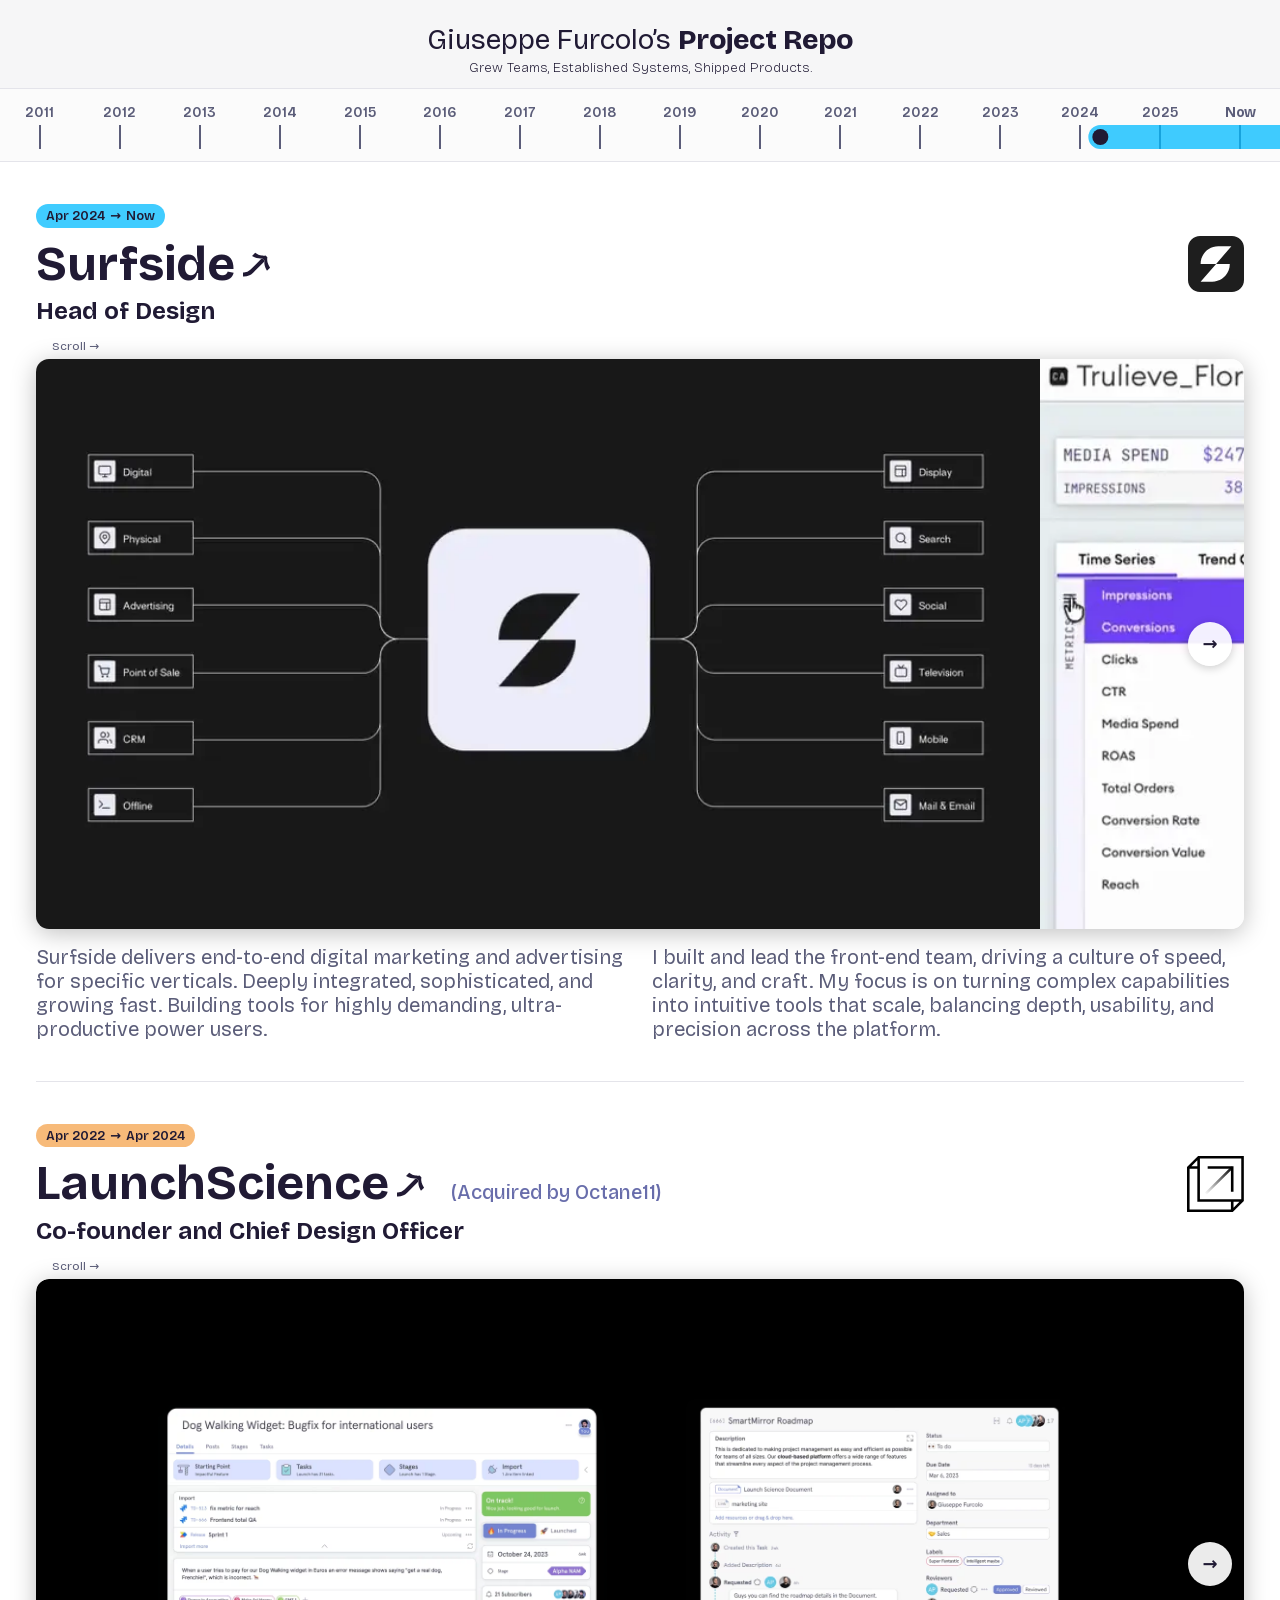
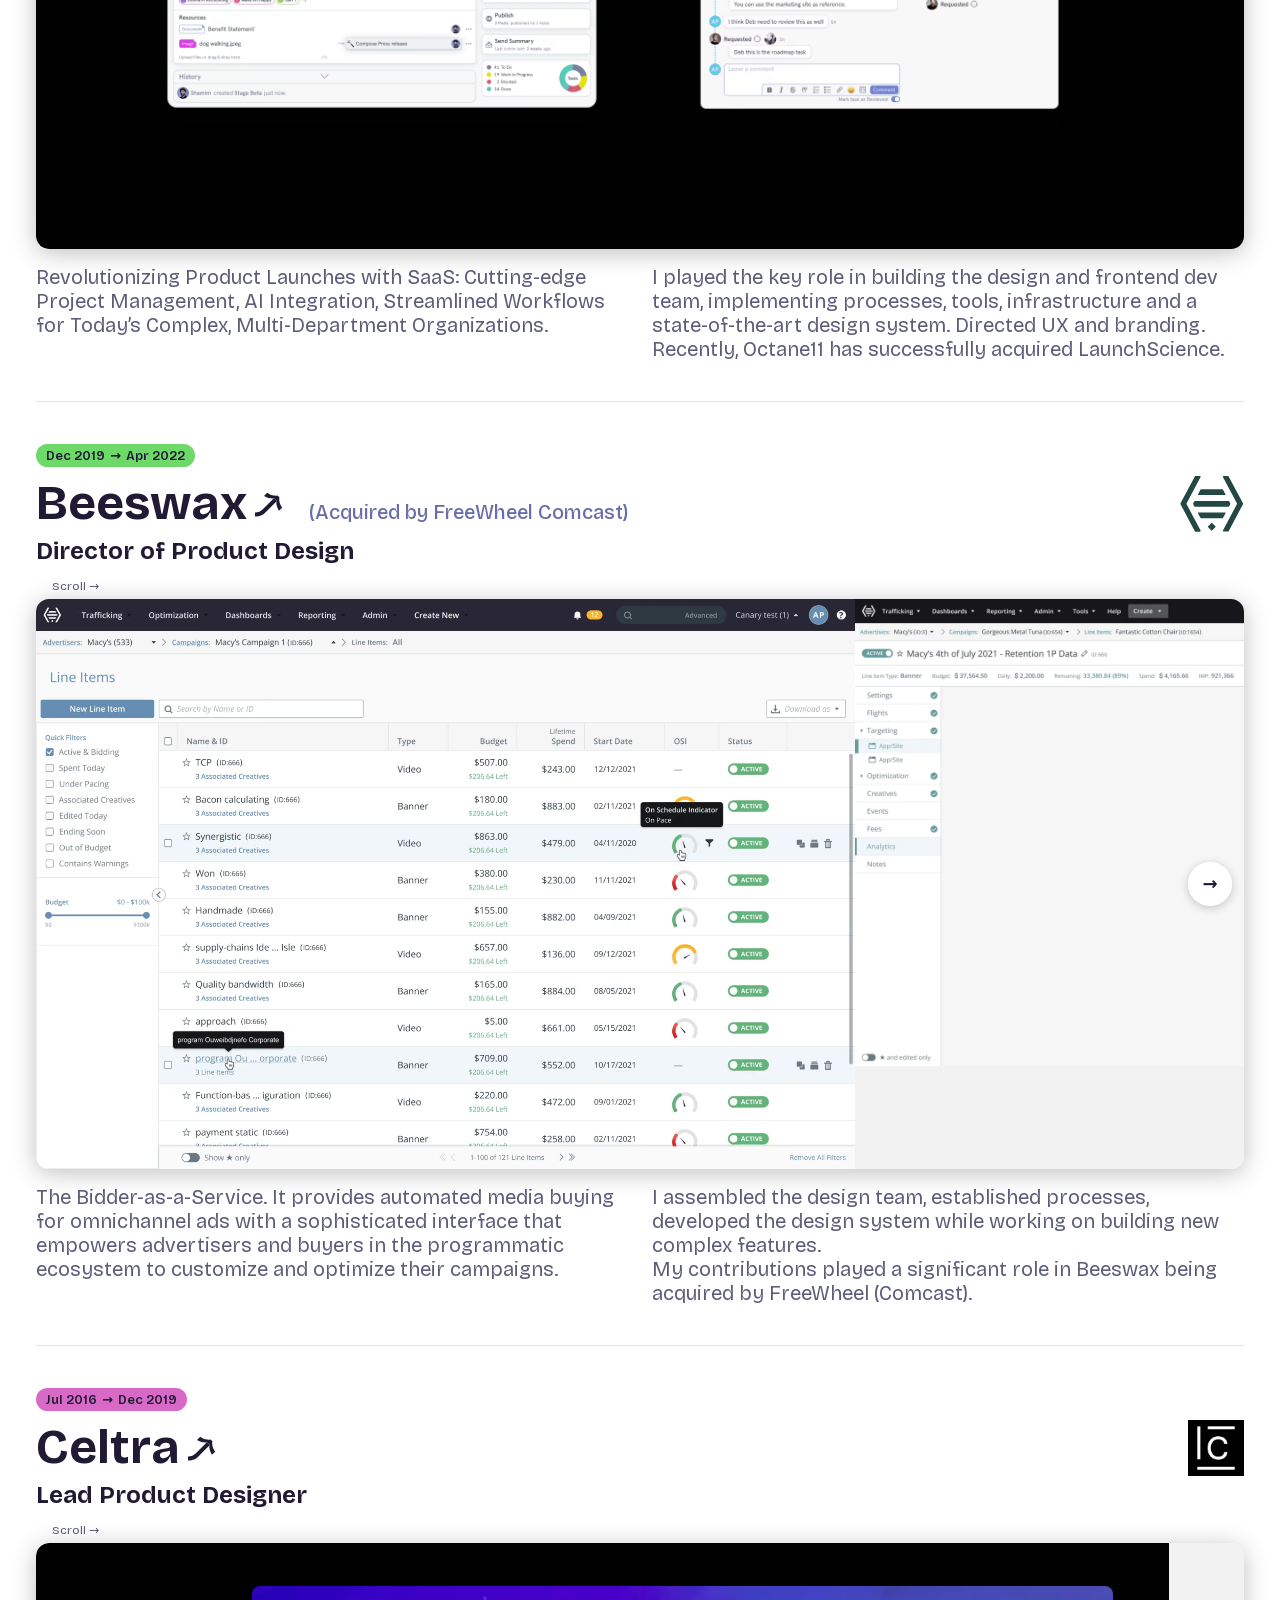
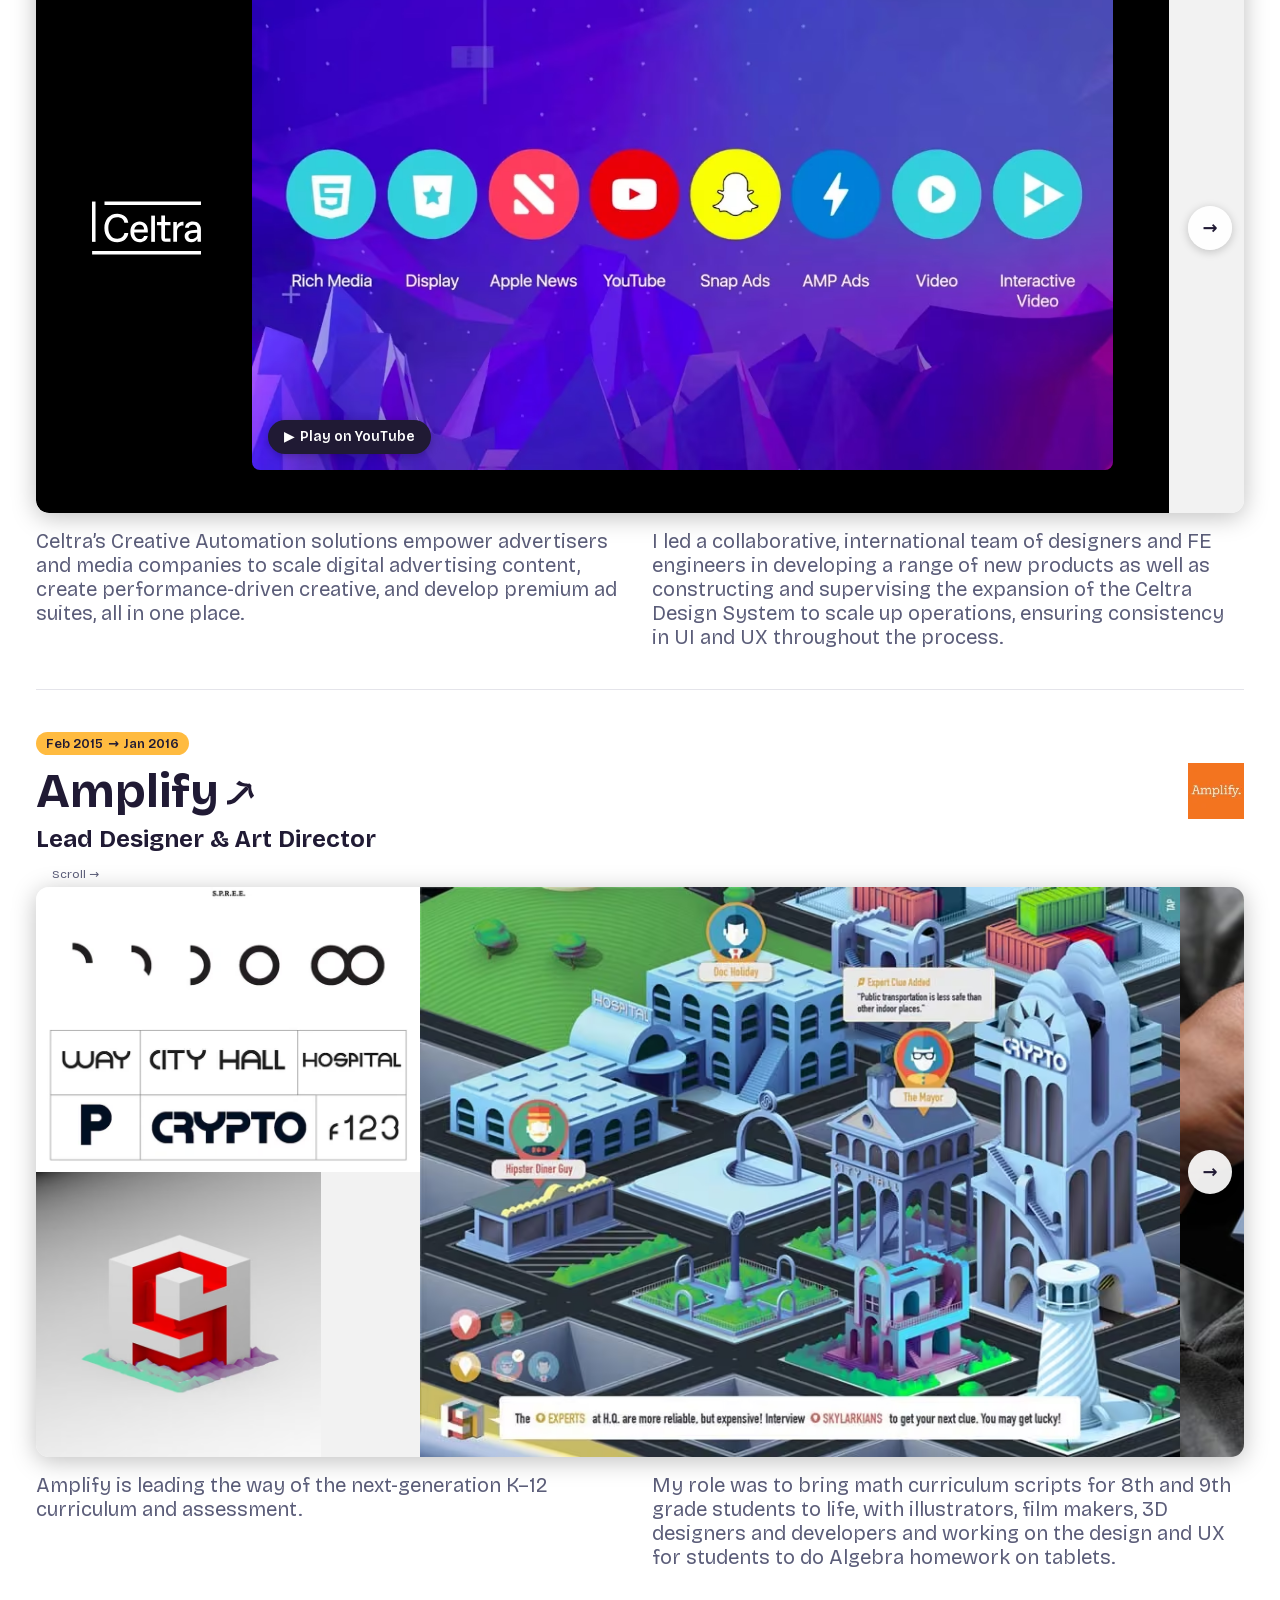
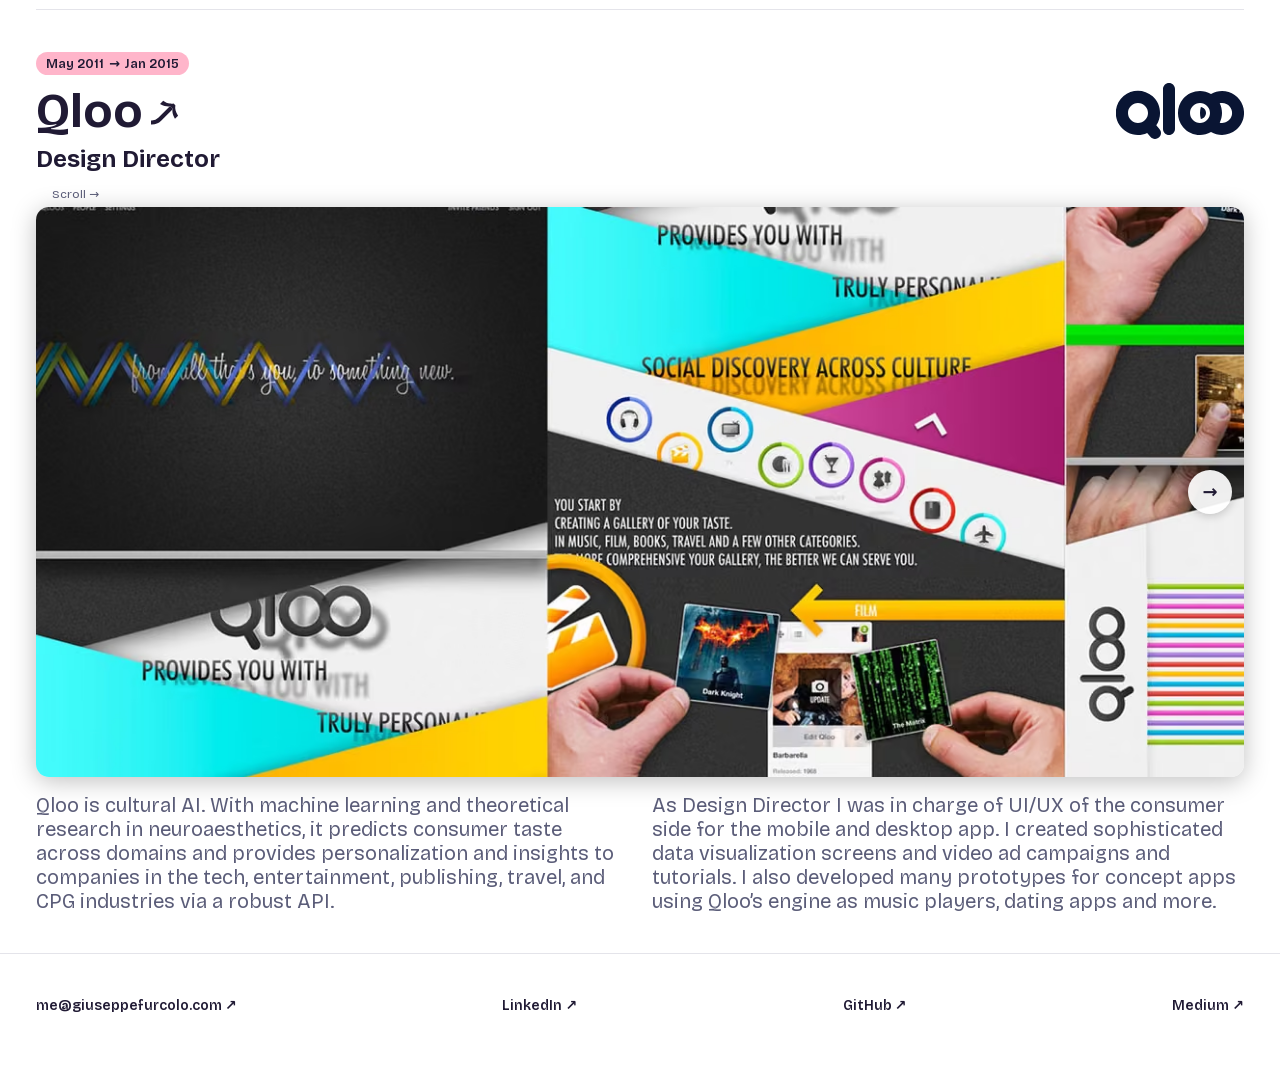
==== commit af7ad7d4: "Load embeds automatically, like the live site LSD, Figma and both CodePens load once their strip is " ====
--- a/index.html
+++ b/index.html
@@ -368,7 +368,7 @@
     <ul class="strip__track">
       <li class="strip__item strip__item--scene scene--dark">
         <img class="scene__wordmark" src="/assets/work/celtra/wordmark.svg" width="122" height="60" alt="Celtra">
-        <div class="embed" data-embed-src="https://www.youtube-nocookie.com/embed/dbh-N8CbZGE?autoplay=1" data-embed-title="Celtra ad formats video" style="--embed-w: 1280; --embed-h: 720">
+        <div class="embed" data-embed-load="click" data-embed-src="https://www.youtube-nocookie.com/embed/dbh-N8CbZGE?autoplay=1" data-embed-title="Celtra ad formats video" style="--embed-w: 1280; --embed-h: 720">
           <picture>
             <source type="image/avif" srcset="/assets/work/celtra/01.avif 800w, /assets/work/celtra/01@2x.avif 1280w" sizes="(max-width: 1438px) calc(44.5vw * 1.778), 1138px">
             <source type="image/webp" srcset="/assets/work/celtra/01.webp 800w, /assets/work/celtra/01@2x.webp 1280w" sizes="(max-width: 1438px) calc(44.5vw * 1.778), 1138px">
--- a/styles.css
+++ b/styles.css
@@ -48,7 +48,8 @@
   --radius-panel: 13px;
   --strip-h: clamp(232px, 44.5vw, 640px); /* item height = panel height (no inner padding) */
   --strip-pad: 0px;                       /* media sits flush with the panel edges */
-  --strip-gap: clamp(10px, 1.1vw, 16px);
+  --strip-gap: 0px;                       /* items sit edge to edge */
+  --shots-gap: clamp(10px, 1.1vw, 16px);  /* spacing inside the LaunchScience composite */
   --tl-pad-sm: clamp(4px, 1.7vw, 24px);
   --tl-pad: clamp(12px, 1.7vw, 24px);
   --role-pad-top: clamp(32px, 3.3vw, 48px);
@@ -79,7 +80,7 @@
     --fs-body: round(clamp(1rem, 0.9rem + 0.45vw, 1.25rem), 1px);
     --gutter: round(clamp(16px, 2.8vw, 40px), 1px);
     --strip-h: round(clamp(232px, 44.5vw, 640px), 1px);
-    --strip-gap: round(clamp(10px, 1.1vw, 16px), 1px);
+    --shots-gap: round(clamp(10px, 1.1vw, 16px), 1px);
     --tl-pad-sm: round(clamp(4px, 1.7vw, 24px), 1px);
     --tl-pad: round(clamp(12px, 1.7vw, 24px), 1px);
     --role-pad-top: round(clamp(32px, 3.3vw, 48px), 1px);
@@ -274,7 +275,7 @@
 .strip__item--scene:first-child > .embed:first-child { border-radius: var(--radius-panel) 0 0 var(--radius-panel); }
 .scene__shots {
   position: absolute; inset: 0; display: flex; align-items: center;
-  gap: var(--strip-gap); padding: 0 var(--scene-pad); pointer-events: none;
+  gap: var(--shots-gap); padding: 0 var(--scene-pad); pointer-events: none;
 }
 .scene__shots picture { height: 68%; pointer-events: auto; }
 .scene__shots picture:nth-child(2) { height: 58%; }
